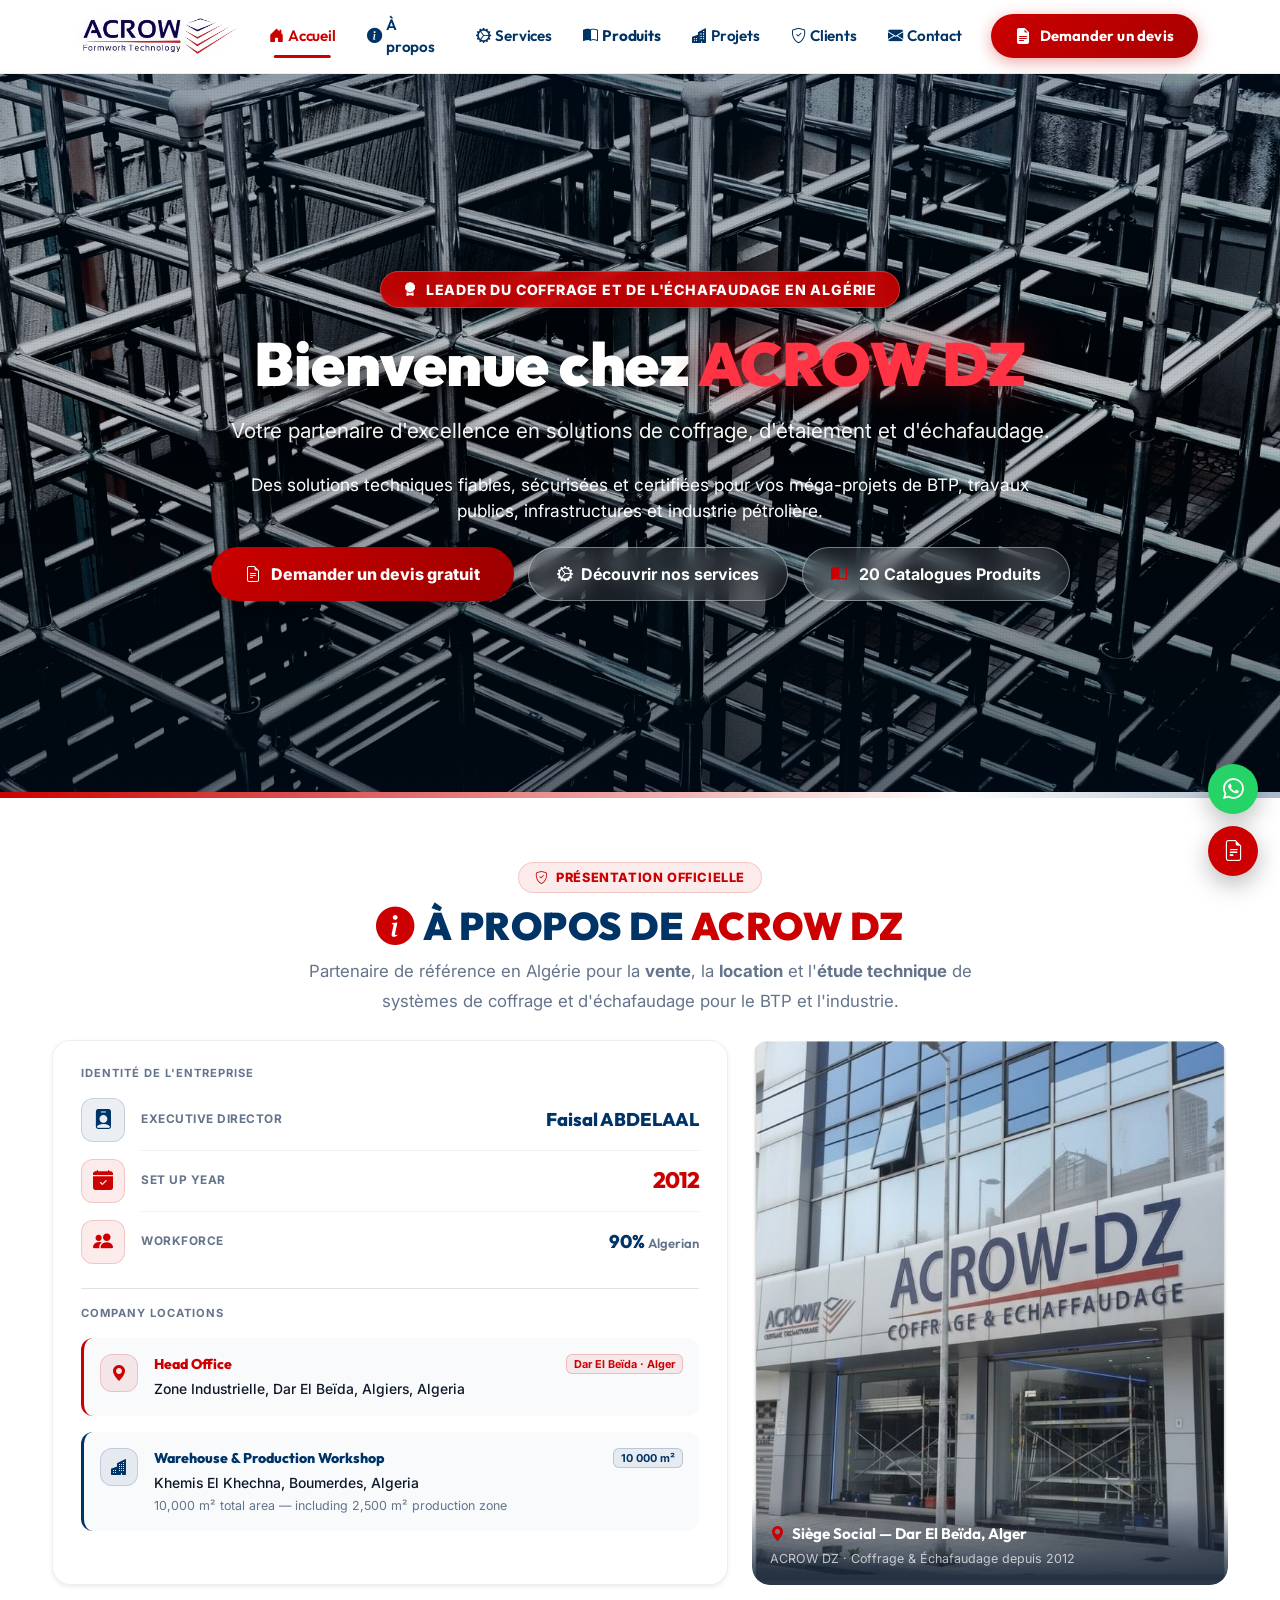
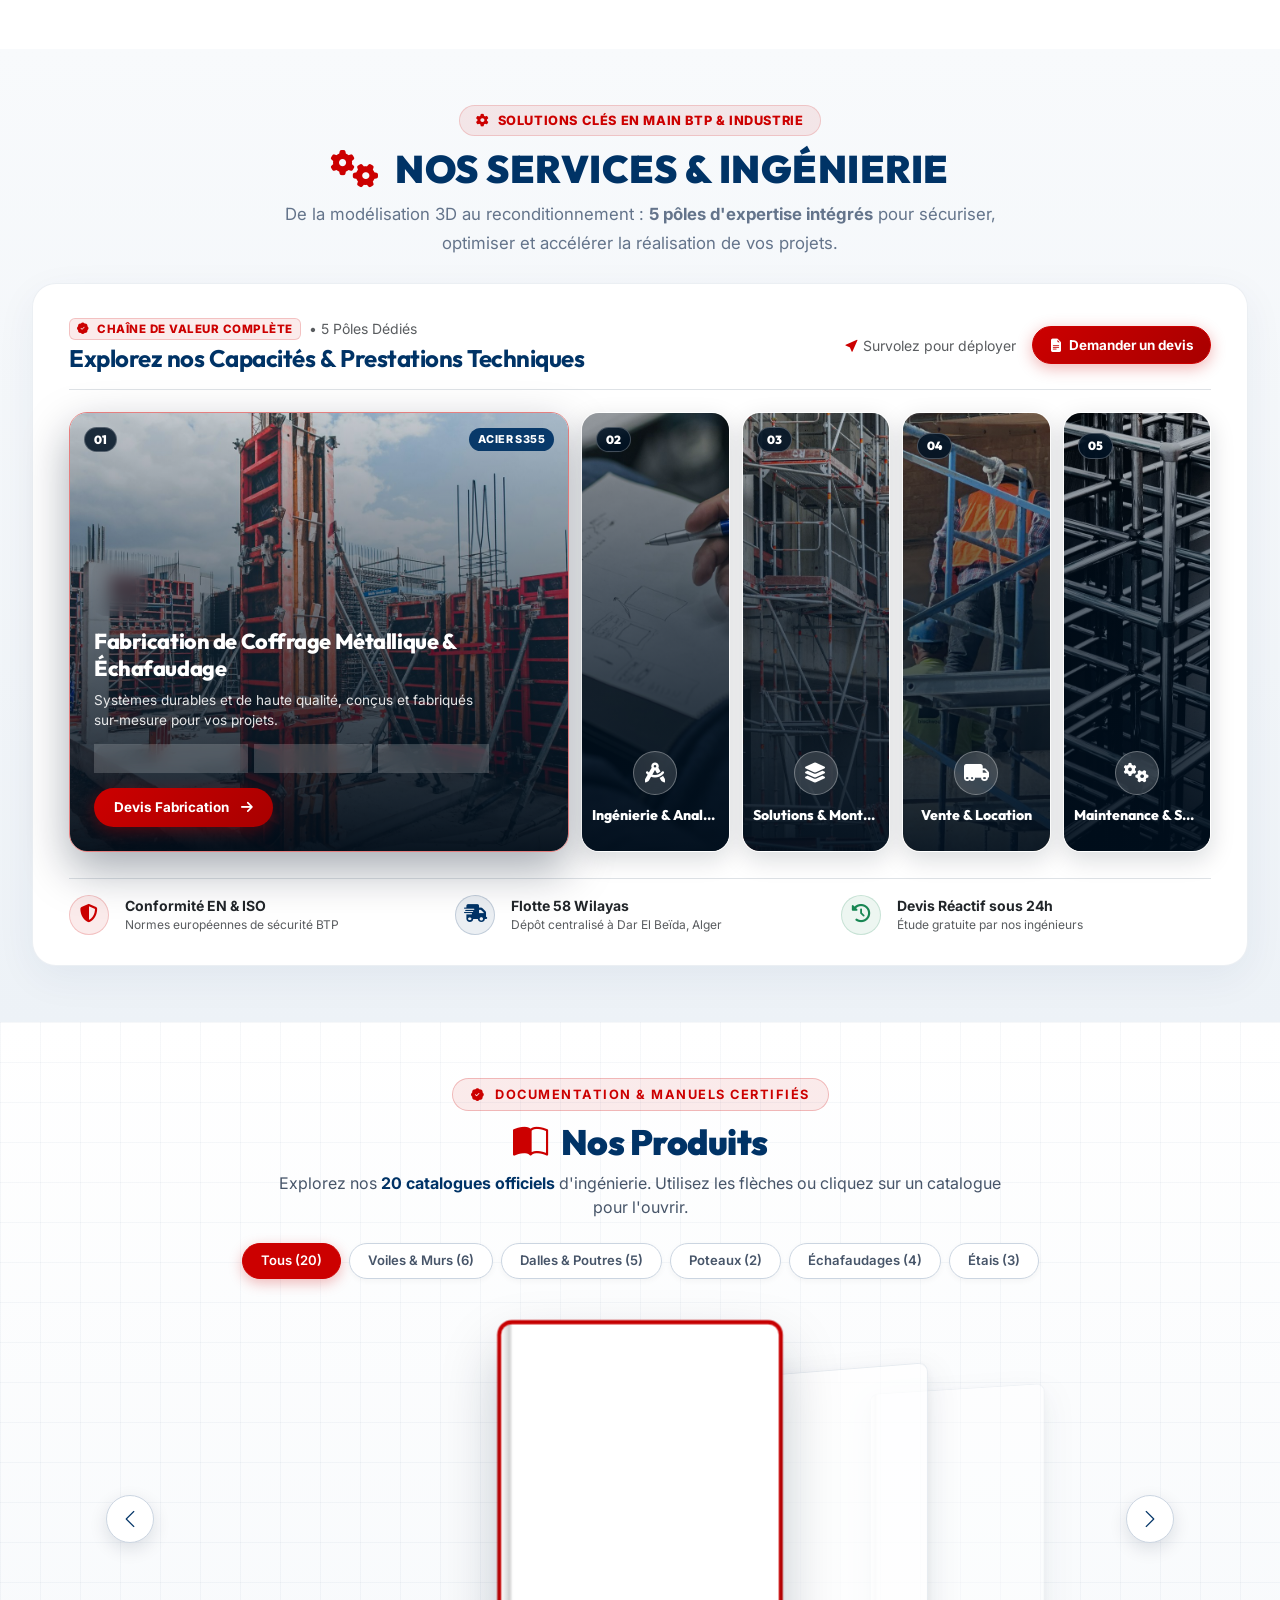
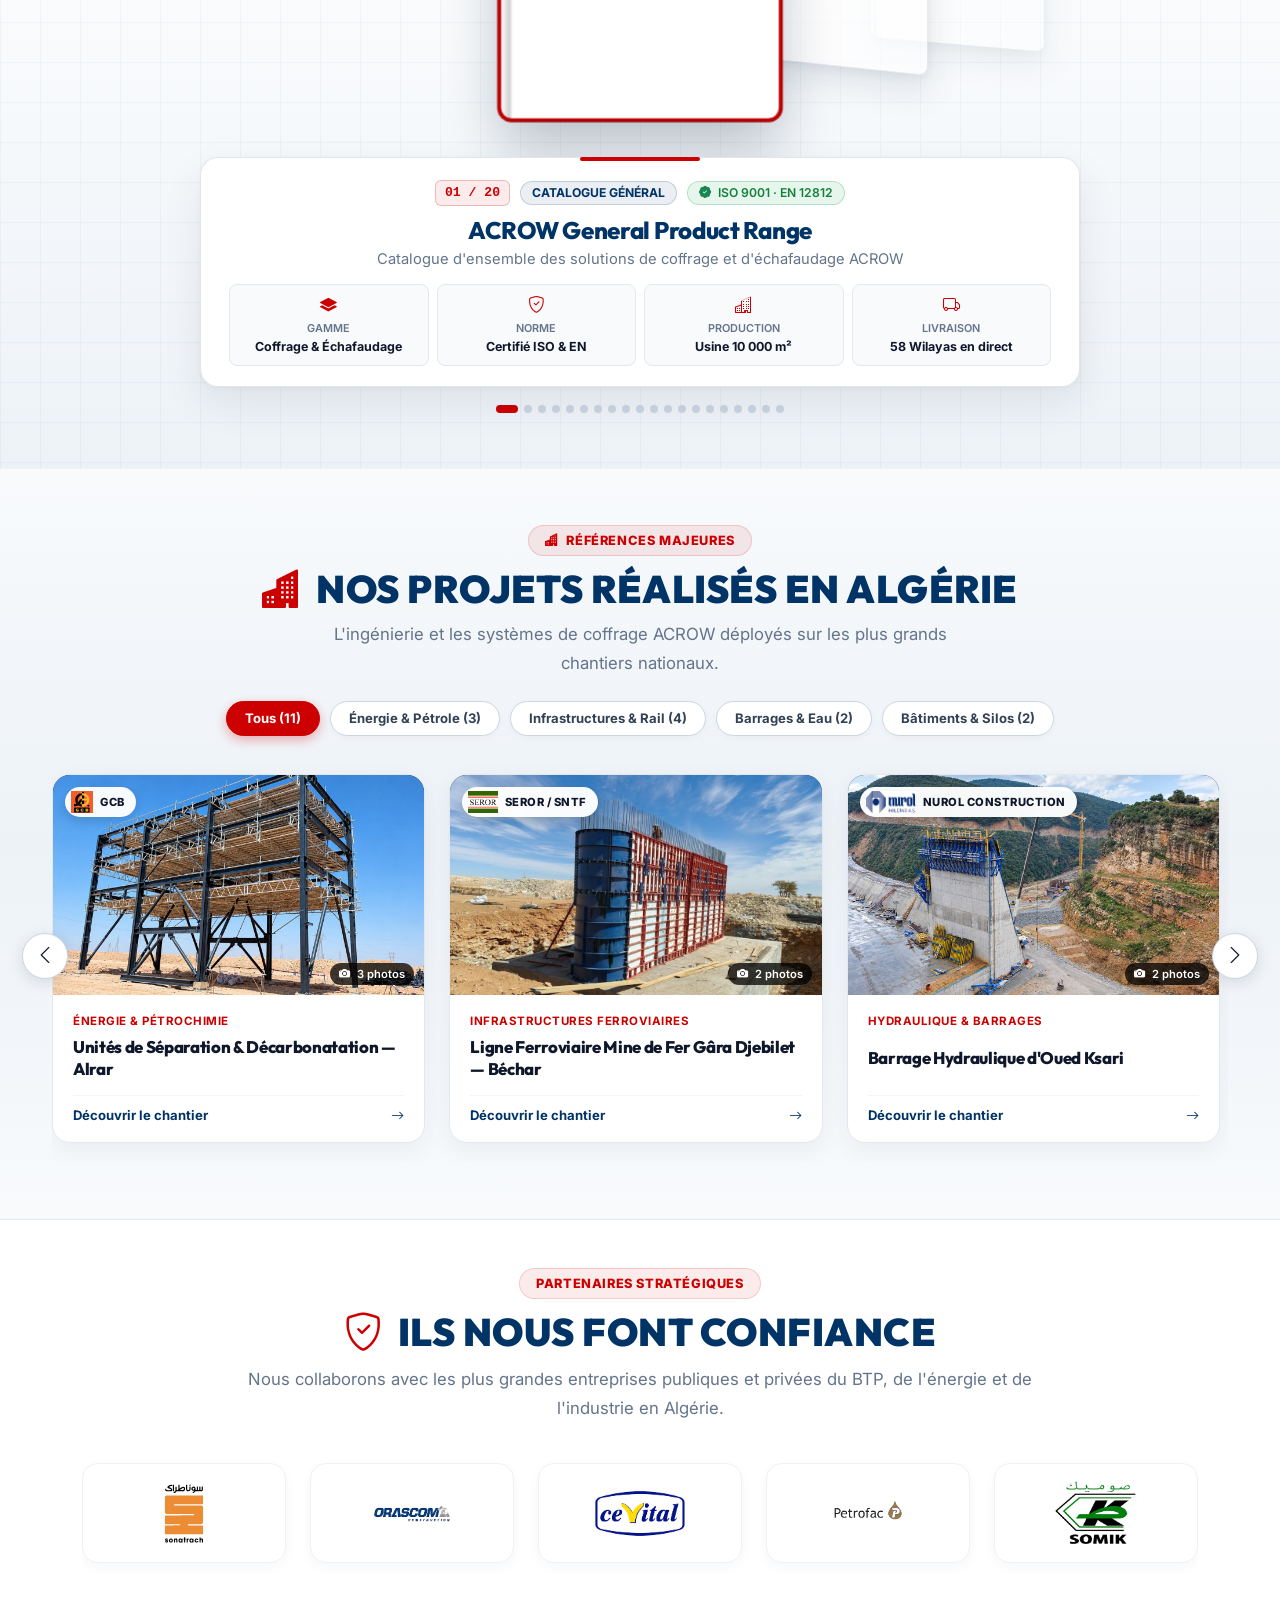
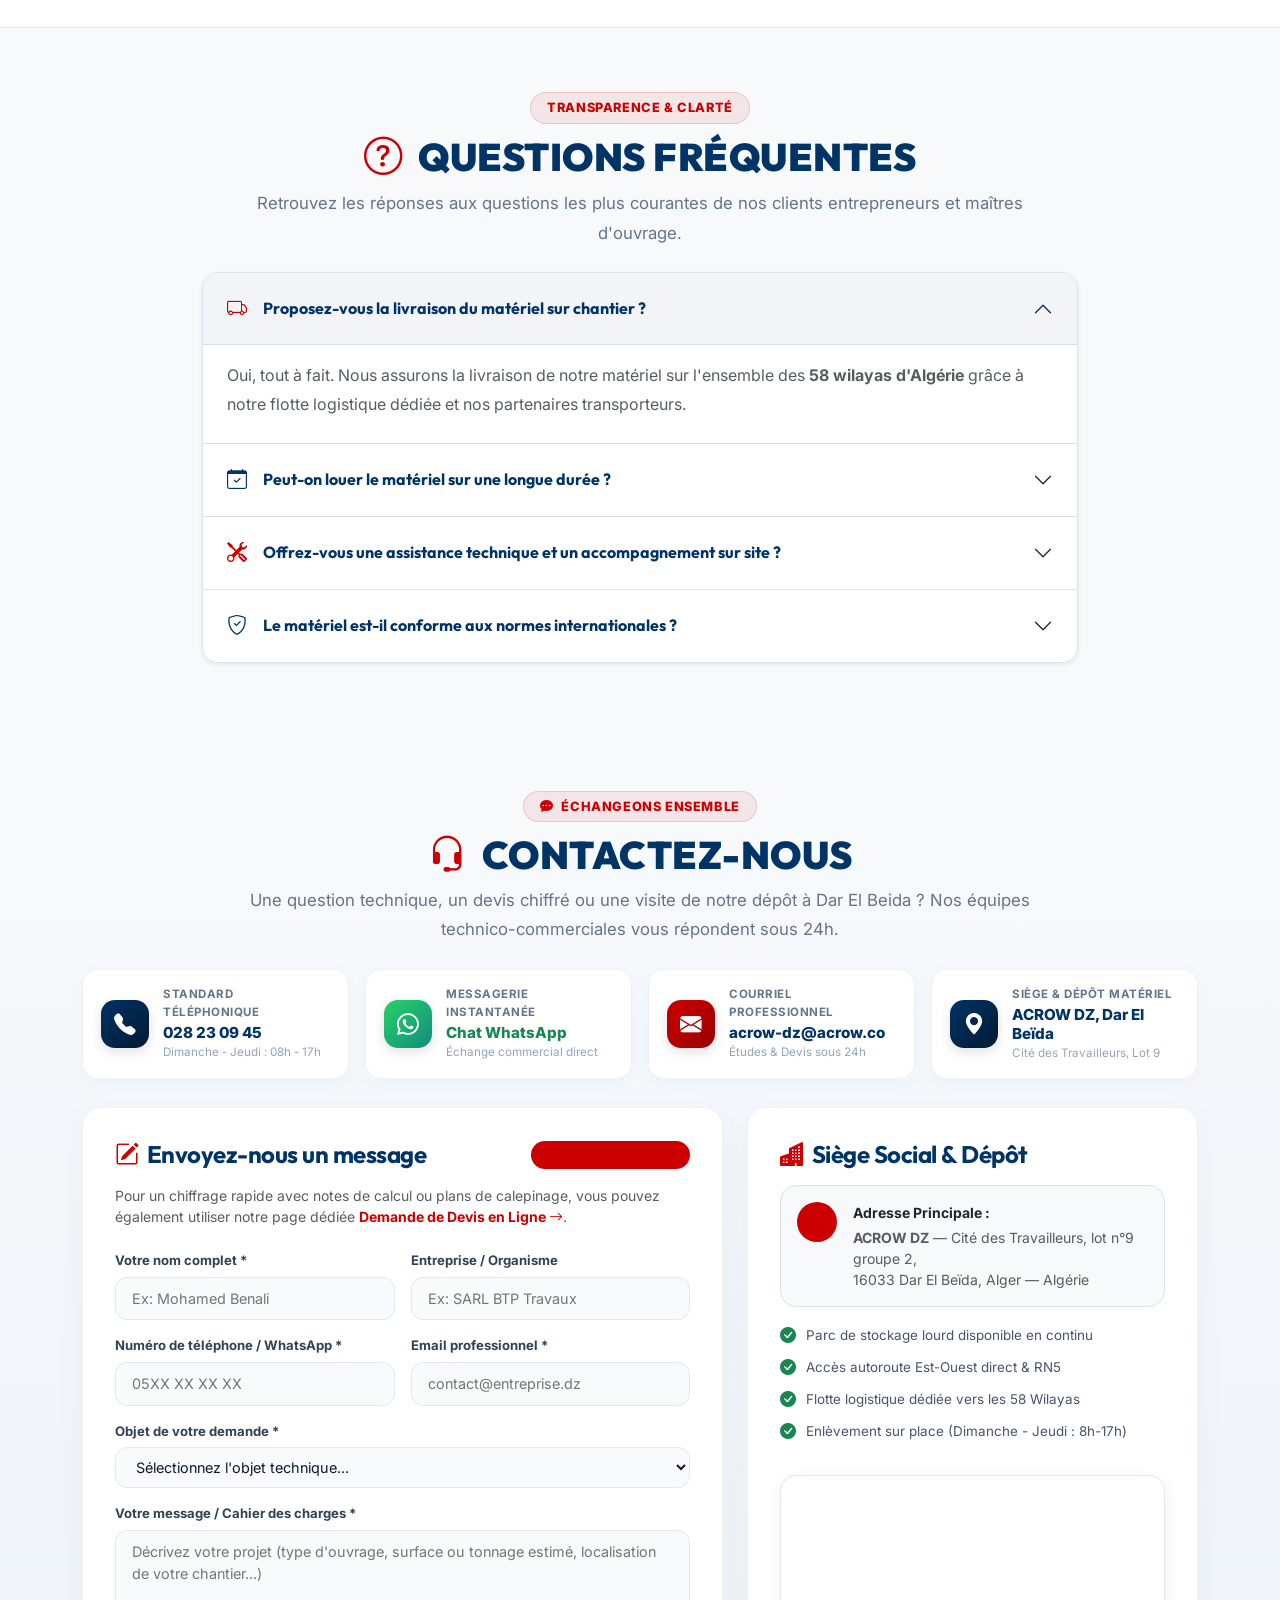
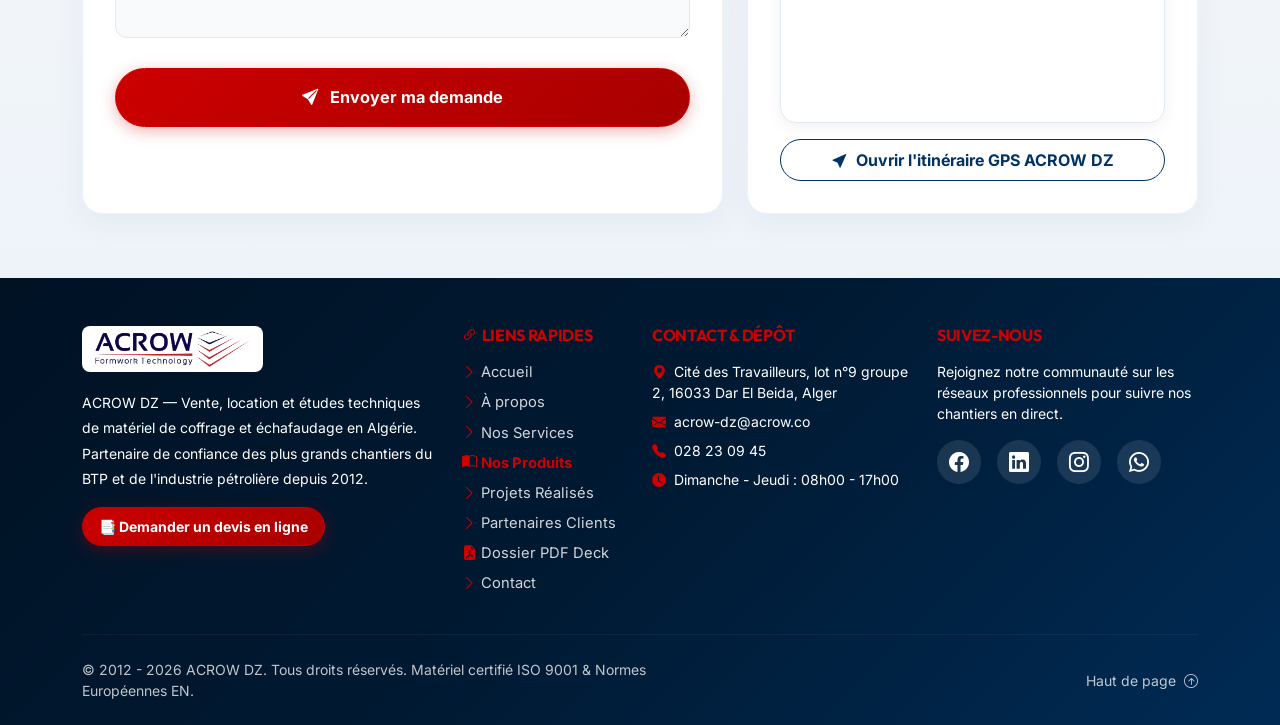
==== index.html @ d764e6b1 "Suppression des badges de localisation superposés sur les photos des projets réels" ====
<!DOCTYPE html>
<html lang="fr">
<head>
  <meta charset="UTF-8" />
  <meta name="viewport" content="width=device-width, initial-scale=1.0, maximum-scale=5.0" />
  <meta name="description" content="ACROW DZ — Vente, location et études techniques de matériel de coffrage et échafaudage en Algérie. Solutions certifiées BTP, travaux publics et industrie." />
  <meta name="theme-color" content="#003366" />
  <meta http-equiv="Cache-Control" content="no-cache, no-store, must-revalidate" />
  <meta http-equiv="Pragma" content="no-cache" />
  <meta http-equiv="Expires" content="0" />
  <title>ACROW DZ — Leader du Coffrage & de l'Échafaudage en Algérie</title>

  <!-- Favicon -->
  <link rel="icon" type="image/png" href="assets/images/logo.png" />

  <!-- Preconnect & Google Fonts -->
  <link rel="preconnect" href="https://fonts.googleapis.com">
  <link rel="preconnect" href="https://fonts.gstatic.com" crossorigin>
  <link href="https://fonts.googleapis.com/css2?family=Inter:wght@300;400;500;600;700;800&family=Outfit:wght@400;500;600;700;800;900&family=Plus+Jakarta+Sans:wght@400;500;600;700;800&display=swap" rel="stylesheet">

  <!-- Bootstrap 5 CSS -->
  <link href="https://cdn.jsdelivr.net/npm/bootstrap@5.3.2/dist/css/bootstrap.min.css" rel="stylesheet" />

  <!-- Icons -->
  <!-- Local Offline Bootstrap Icons with CDN Fallback -->
  <link href="assets/vendor/bootstrap-icons/bootstrap-icons.css" rel="stylesheet" />
  <link href="https://cdn.jsdelivr.net/npm/bootstrap-icons@1.11.3/font/bootstrap-icons.css" rel="stylesheet" />
  <link rel="stylesheet" href="https://cdnjs.cloudflare.com/ajax/libs/font-awesome/6.4.2/css/all.min.css" />

  <!-- AOS Animations -->
  <link href="https://cdn.jsdelivr.net/npm/aos@2.3.4/dist/aos.css" rel="stylesheet" />

  <!-- Swiper Carousel -->
  <link rel="stylesheet" href="https://cdn.jsdelivr.net/npm/swiper@11/swiper-bundle.min.css" />

  <style>
    :root {
      /* Palette Officielle ACROW DZ */
      --primary-blue: #003366;
      --primary-blue-dark: #001a33;
      --primary-blue-deep: #001224;
      --primary-blue-light: #004d99;
      --accent-red: #cc0000;
      --accent-red-hover: #a80000;
      --accent-red-bright: #e60000;
      --accent-red-subtle: rgba(204, 0, 0, 0.08);

      /* Harmonisation Bootstrap 5 */
      --bs-primary: #003366;
      --bs-primary-rgb: 0, 51, 102;
      --bs-danger: #cc0000;
      --bs-danger-rgb: 204, 0, 0;
      --bs-link-color: #003366;
      --bs-link-hover-color: #cc0000;

      /* Neutres et Surfaces */
      --light-bg: #f8fafc;
      --card-bg: #ffffff;
      --section-alt-bg: #f1f5f9;
      --text-dark: #0f172a;
      --text-muted: #64748b;
      --white: #ffffff;
      --shadow-subtle: 0 4px 20px rgba(0, 51, 102, 0.06);
      --shadow-card: 0 10px 30px rgba(0, 51, 102, 0.08);
      --shadow-card-hover: 0 20px 45px rgba(0, 51, 102, 0.16);
      --border-radius: 20px;
      --header-height-desktop: 70px;
      --header-height-mobile: 64px;
    }

    /* Utilitaires de Couleurs Harmonisées ACROW DZ */
    .text-primary { color: var(--primary-blue) !important; }
    .bg-primary {
      --bs-bg-opacity: 1;
      background-color: rgba(0, 51, 102, var(--bs-bg-opacity)) !important;
    }
    .text-danger { color: var(--accent-red) !important; }
    .bg-danger {
      --bs-bg-opacity: 1;
      background-color: rgba(204, 0, 0, var(--bs-bg-opacity)) !important;
    }
    .border-primary { border-color: var(--primary-blue) !important; }
    .border-danger { border-color: var(--accent-red) !important; }

    .btn-outline-primary {
      color: var(--primary-blue) !important;
      border-color: var(--primary-blue) !important;
      background-color: transparent !important;
      transition: all 0.25s ease;
    }
    .btn-outline-primary:hover,
    .btn-outline-primary:active,
    .btn-outline-primary:focus {
      color: #ffffff !important;
      background-color: var(--primary-blue) !important;
      border-color: var(--primary-blue) !important;
      box-shadow: 0 6px 20px rgba(0, 51, 102, 0.25) !important;
    }

    .btn-danger {
      background: linear-gradient(135deg, var(--accent-red) 0%, #a80000 100%) !important;
      border-color: var(--accent-red) !important;
      color: #ffffff !important;
      box-shadow: 0 4px 16px rgba(204, 0, 0, 0.3) !important;
      transition: all 0.25s ease;
    }
    .btn-danger:hover,
    .btn-danger:active,
    .btn-danger:focus {
      background: linear-gradient(135deg, #e60000 0%, #bf0000 100%) !important;
      border-color: #bf0000 !important;
      color: #ffffff !important;
      box-shadow: 0 8px 24px rgba(204, 0, 0, 0.45) !important;
      transform: translateY(-2px);
    }

    .accordion-button:not(.collapsed) {
      color: var(--primary-blue) !important;
      background-color: rgba(0, 51, 102, 0.05) !important;
      box-shadow: inset 0 -1px 0 rgba(0, 51, 102, 0.12) !important;
    }
    .accordion-button:focus {
      border-color: var(--primary-blue) !important;
      box-shadow: 0 0 0 0.25rem rgba(0, 51, 102, 0.15) !important;
    }

    * { box-sizing: border-box; }
    html {
      scroll-behavior: smooth;
      width: 100%;
      max-width: 100vw;
      overflow-x: hidden;
      -webkit-text-size-adjust: 100%;
    }
    body {
      font-family: 'Inter', 'Plus Jakarta Sans', -apple-system, BlinkMacSystemFont, 'Segoe UI', Roboto, sans-serif;
      color: var(--text-dark);
      background-color: #ffffff;
      -webkit-font-smoothing: antialiased;
      -moz-osx-font-smoothing: grayscale;
      text-rendering: optimizeLegibility;
      overflow-x: hidden;
      width: 100%;
      max-width: 100vw;
      position: relative;
      padding-top: var(--header-height-desktop);
    }
    /* Empêche le zoom forcé d'iOS Safari lors du tap sur un champ de formulaire */
    @media (max-width: 768px) {
      input, select, textarea {
        font-size: 16px !important;
      }
    }
    @media (max-width: 991.98px) {
      body {
        padding-top: var(--header-height-mobile);
      }
    }
    h1, h2, h3, h4, h5, h6, .brand-font, .section-title {
      font-family: 'Outfit', -apple-system, BlinkMacSystemFont, sans-serif;
      letter-spacing: -0.02em;
    }
    section, header.hero {
      scroll-margin-top: calc(var(--header-height-desktop) + 16px);
    }
    @media (max-width: 991.98px) {
      section, header.hero {
        scroll-margin-top: calc(var(--header-height-mobile) + 16px);
      }
    }

    /* ==========================================
       SITE HEADER WRAPPER (UNIFIED FIXED CONTAINER)
       ========================================== */
    .site-header-wrapper {
      position: fixed;
      top: 0;
      left: 0;
      right: 0;
      width: 100%;
      z-index: 1050;
      transition: all 0.3s cubic-bezier(0.16, 1, 0.3, 1);
    }

    /* MODERN GLASS NAVBAR */
    .modern-navbar {
      background: rgba(255, 255, 255, 0.98) !important;
      backdrop-filter: blur(16px);
      -webkit-backdrop-filter: blur(16px);
      padding: 0.35rem 0;
      border-bottom: 1px solid rgba(0, 51, 102, 0.08);
      box-shadow: 0 4px 20px rgba(0, 26, 51, 0.06);
      transition: all 0.25s ease;
    }
    .site-header-wrapper.scrolled .modern-navbar {
      background: #ffffff !important;
      padding: 0.2rem 0;
      box-shadow: 0 6px 25px rgba(0, 26, 51, 0.12);
      border-bottom-color: rgba(0, 51, 102, 0.1);
    }

    .navbar-brand {
      display: inline-flex;
      align-items: center;
      transition: transform 0.25s ease;
    }
    .navbar-brand:hover {
      transform: scale(1.02);
    }
    .logo-navbar {
      height: 38px;
      max-height: 40px;
      width: auto;
      object-fit: contain;
      filter: drop-shadow(0 2px 6px rgba(0, 51, 102, 0.08));
      transition: height 0.25s ease, max-height 0.25s ease;
    }
    .site-header-wrapper.scrolled .logo-navbar {
      height: 32px;
      max-height: 34px;
    }
    @media (max-width: 991.98px) {
      .logo-navbar {
        height: 32px;
        max-height: 34px;
      }
      .site-header-wrapper.scrolled .logo-navbar {
        height: 28px;
        max-height: 30px;
      }
    }
    @media (max-width: 575.98px) {
      .logo-navbar {
        height: 27px;
        max-height: 28px;
      }
      .site-header-wrapper.scrolled .logo-navbar {
        height: 24px;
        max-height: 25px;
      }
    }

    /* Nav Links Styling */
    .navbar-nav {
      gap: 4px;
    }
    .nav-link {
      font-family: 'Outfit', sans-serif;
      font-weight: 600;
      font-size: 0.95rem;
      letter-spacing: -0.01em;
      color: var(--primary-blue) !important;
      position: relative;
      padding: 0.5rem 0.85rem !important;
      border-radius: 8px;
      transition: color 0.25s ease;
      display: inline-flex;
      align-items: center;
    }
    .nav-link::after {
      content: "";
      position: absolute;
      bottom: -2px;
      left: 50%;
      transform: translateX(-50%);
      width: 0;
      height: 3px;
      background: var(--accent-red);
      transition: width 0.25s ease;
      border-radius: 4px;
    }
    .nav-link:hover, .nav-link.active {
      color: var(--accent-red) !important;
    }
    .nav-link:hover::after, .nav-link.active::after {
      width: 60%;
    }

    /* Bouton Demande de Devis (Ajusté & Épuré) */
    .btn-devis-nav {
      background: linear-gradient(135deg, var(--accent-red) 0%, #a80000 100%);
      color: #ffffff !important;
      font-family: 'Outfit', sans-serif;
      font-weight: 700;
      font-size: 0.92rem;
      letter-spacing: 0.2px;
      border-radius: 50px;
      padding: 10px 24px;
      box-shadow: 0 4px 16px rgba(204, 0, 0, 0.35);
      border: none;
      display: inline-flex;
      align-items: center;
      gap: 8px;
      transition: all 0.25s ease;
      text-decoration: none;
      white-space: nowrap;
    }
    .btn-devis-nav:hover {
      background: linear-gradient(135deg, #e60000 0%, #bf0000 100%);
      color: #ffffff !important;
      transform: translateY(-2px);
      box-shadow: 0 8px 24px rgba(204, 0, 0, 0.5);
    }
    .btn-devis-nav i {
      font-size: 1rem;
    }

    /* Modern Toggler for Mobile */
    .navbar-toggler {
      border: 1.5px solid rgba(0, 51, 102, 0.16) !important;
      border-radius: 10px;
      padding: 7px 11px;
      background: rgba(0, 51, 102, 0.04);
      transition: all 0.2s ease;
    }
    .navbar-toggler:focus {
      box-shadow: 0 0 0 3px rgba(0, 51, 102, 0.12) !important;
    }
    .navbar-toggler-icon {
      width: 22px;
      height: 22px;
      background-size: 100% 100%;
    }

    /* Responsive Mobile Menu Drawer */
    @media (max-width: 991.98px) {
      .modern-navbar .navbar-collapse {
        background: #ffffff;
        border-radius: 18px;
        padding: 16px 20px 20px;
        margin-top: 12px;
        border: 1px solid rgba(0, 51, 102, 0.1);
        box-shadow: 0 16px 40px rgba(0, 26, 51, 0.16);
        max-height: calc(100vh - 85px);
        overflow-y: auto;
        -webkit-overflow-scrolling: touch;
      }
      .navbar-nav {
        gap: 0;
      }
      .navbar-nav .nav-item {
        border-bottom: 1px solid rgba(0, 51, 102, 0.05);
      }
      .navbar-nav .nav-item:last-child {
        border-bottom: none;
      }
      .navbar-nav .nav-link {
        padding: 12px 14px !important;
        font-size: 0.98rem;
        width: 100%;
        min-height: 44px;
        display: flex;
        align-items: center;
      }
      .nav-link::after {
        display: none;
      }
      .navbar-nav .nav-link.active,
      .navbar-nav .nav-link:hover {
        background: rgba(0, 51, 102, 0.04);
        border-radius: 8px;
      }
      .btn-devis-nav {
        width: 100%;
        justify-content: center;
        margin-top: 14px;
        padding: 12px 20px;
        font-size: 0.98rem;
        min-height: 44px;
      }
    }

    /* ==========================================
       HERO WITH CINEMATIC VIDEO BACKGROUND
       ========================================== */
    .hero {
      position: relative;
      min-height: calc(88vh - var(--header-height-desktop));
      display: flex;
      flex-direction: column;
      justify-content: center;
      align-items: center;
      color: var(--white);
      text-align: center;
      overflow: hidden;
      padding: 60px 0 50px;
    }
    @media (max-width: 991.98px) {
      .hero {
        min-height: calc(82vh - var(--header-height-mobile));
        padding: 48px 0 38px;
      }
    }
    @media (max-width: 575.98px) {
      .hero {
        min-height: auto;
        padding: 34px 0 28px;
      }
    }
    .hero video.video-bg {
      position: absolute;
      top: 0;
      left: 0;
      width: 100%;
      height: 100%;
      object-fit: cover;
      z-index: 0;
      filter: contrast(1.10) saturate(1.18) brightness(1.02);
      transform: translate3d(0, 0, 0);
      -webkit-transform: translate3d(0, 0, 0);
      backface-visibility: hidden;
      will-change: transform;
      image-rendering: -webkit-optimize-contrast;
      image-rendering: crisp-edges;
    }
    .hero::before {
      content: "";
      position: absolute;
      inset: 0;
      background: linear-gradient(180deg, rgba(0, 26, 51, 0.42) 0%, rgba(0, 15, 30, 0.25) 45%, rgba(0, 15, 30, 0.65) 100%);
      z-index: 1;
      pointer-events: none;
    }
    .hero::after {
      content: "";
      position: absolute;
      inset: 0;
      background-image: radial-gradient(rgba(0, 0, 0, 0.12) 1px, transparent 1px);
      background-size: 3px 3px;
      z-index: 1;
      pointer-events: none;
      opacity: 0.6;
    }
    .hero .container {
      position: relative;
      z-index: 2;
      max-width: 1040px;
      width: 100%;
    }
    .hero-badge-tag {
      display: inline-flex;
      align-items: center;
      gap: 8px;
      background: rgba(204, 0, 0, 0.9);
      backdrop-filter: blur(8px);
      color: #fff;
      font-weight: 800;
      font-size: 0.88rem;
      padding: 7px 22px;
      border-radius: 50px;
      letter-spacing: 0.8px;
      text-transform: uppercase;
      margin-bottom: 20px;
      box-shadow: 0 4px 20px rgba(0, 0, 0, 0.35);
      border: 1px solid rgba(255, 255, 255, 0.2);
    }
    @media (max-width: 575.98px) {
      .hero-badge-tag {
        font-size: 0.72rem;
        padding: 5px 14px;
        margin-bottom: 14px;
        letter-spacing: 0.4px;
      }
    }
    .hero h1 {
      font-size: clamp(1.85rem, 5.2vw, 3.8rem);
      font-weight: 900;
      letter-spacing: -0.5px;
      line-height: 1.18;
      margin-bottom: 1rem;
      text-shadow: 0 4px 18px rgba(0, 0, 0, 0.7);
    }
    .hero h1 .brand {
      color: #ff3344;
      text-shadow: 0 0 35px rgba(204, 0, 0, 0.6);
    }
    .hero p.lead {
      font-size: clamp(0.98rem, 2vw, 1.3rem);
      font-weight: 400;
      line-height: 1.55;
      max-width: 860px;
      margin: 0 auto 1.5rem;
      color: rgba(255, 255, 255, 0.95);
      text-shadow: 0 2px 8px rgba(0,0,0,0.6);
    }
    .hero-cta-group {
      display: flex;
      flex-wrap: wrap;
      justify-content: center;
      gap: 14px;
      margin-bottom: 0;
    }
    @media (max-width: 575.98px) {
      .hero-cta-group {
        flex-direction: column;
        align-items: center;
        gap: 10px;
        margin-bottom: 0;
      }
      .btn-hero-primary,
      .btn-hero-outline {
        width: 100% !important;
        max-width: 320px !important;
        justify-content: center !important;
        padding: 12px 20px !important;
        font-size: 0.92rem !important;
      }
    }
    .btn-hero-primary {
      background: linear-gradient(135deg, var(--accent-red) 0%, #990000 100%);
      color: #fff;
      font-weight: 800;
      border-radius: 50px;
      padding: 14px 34px;
      box-shadow: 0 8px 25px rgba(204, 0, 0, 0.45);
      border: none;
      display: inline-flex;
      align-items: center;
      gap: 10px;
      text-decoration: none;
    }
    .btn-hero-primary:hover {
      background: linear-gradient(135deg, #a80000 0%, #770000 100%);
      color: #fff;
      transform: translateY(-2px);
      box-shadow: 0 12px 30px rgba(204, 0, 0, 0.6);
    }
    .btn-hero-outline {
      background: rgba(255, 255, 255, 0.1);
      backdrop-filter: blur(10px);
      border: 1.5px solid rgba(255, 255, 255, 0.4);
      color: #fff;
      font-weight: 700;
      border-radius: 50px;
      padding: 14px 28px;
      display: inline-flex;
      align-items: center;
      gap: 8px;
      text-decoration: none;
    }
    .btn-hero-outline:hover {
      background: rgba(255, 255, 255, 0.25);
      border-color: #fff;
      color: #fff;
      transform: translateY(-2px);
    }

    /* HERO FEATURE RIBBON RESPONSIVE */
    .hero-feature-ribbon {
      display: grid;
      grid-template-columns: repeat(4, 1fr);
      gap: 12px;
      width: 100%;
      max-width: 1040px;
      margin: 0 auto;
    }
    .hero-feature-card {
      background: rgba(0, 26, 51, 0.78);
      backdrop-filter: blur(12px);
      -webkit-backdrop-filter: blur(12px);
      border: 1px solid rgba(255, 255, 255, 0.16);
      border-radius: 16px;
      padding: 12px 16px;
      display: flex;
      align-items: center;
      gap: 12px;
      text-align: left;
      box-shadow: 0 8px 25px rgba(0, 0, 0, 0.3);
      transition: all 0.3s;
    }
    .hero-feature-card:hover {
      background: rgba(0, 51, 102, 0.88);
      border-color: var(--accent-red);
      transform: translateY(-3px);
    }
    .hero-feature-icon {
      font-size: 1.6rem;
      color: #ff4d4d;
      flex-shrink: 0;
    }
    .hero-feature-title {
      font-weight: 700;
      font-size: 0.90rem;
      margin-bottom: 2px;
      color: #fff;
      line-height: 1.25;
    }
    .hero-feature-sub {
      font-size: 0.74rem;
      color: rgba(255, 255, 255, 0.75);
      margin: 0;
      line-height: 1.25;
    }
    @media (max-width: 991.98px) {
      .hero-feature-ribbon {
        grid-template-columns: repeat(2, 1fr);
        gap: 10px;
      }
      .hero-feature-card {
        padding: 10px 14px;
      }
      .hero-feature-icon {
        font-size: 1.35rem;
      }
      .hero-feature-title {
        font-size: 0.84rem;
      }
      .hero-feature-sub {
        font-size: 0.70rem;
      }
    }
    @media (max-width: 575.98px) {
      .hero-feature-ribbon {
        grid-template-columns: repeat(2, 1fr);
        gap: 8px;
      }
      .hero-feature-card {
        padding: 9px 10px;
        gap: 8px;
        border-radius: 12px;
      }
      .hero-feature-icon {
        font-size: 1.2rem;
      }
      .hero-feature-title {
        font-size: 0.76rem;
      }
      .hero-feature-sub {
        font-size: 0.65rem;
        display: -webkit-box;
        -webkit-line-clamp: 1;
        -webkit-box-orient: vertical;
        overflow: hidden;
      }
    }

    /* PULSE LINE */
    .pulse-line {
      height: 6px;
      width: 100%;
      background: linear-gradient(90deg, #cc0000, #ffffff, #003366, #ffffff, #cc0000);
      background-size: 300% 100%;
      animation: pulseMove 3.5s infinite linear;
    }
    @keyframes pulseMove {
      0% { background-position: 0% 50%; }
      100% { background-position: 100% 50%; }
    }

    /* ==========================================
       SECTION COMMONS & CARDS
       ========================================== */
    .section-title {
      color: var(--primary-blue);
      font-weight: 900;
      text-transform: uppercase;
      letter-spacing: 0.5px;
      font-size: clamp(1.8rem, 3vw, 2.5rem);
      margin-bottom: 0.6rem;
    }
    .section-sub {
      color: var(--text-muted);
      max-width: 820px;
      margin: 0 auto 2.5rem;
      font-size: 1.05rem;
      line-height: 1.75;
    }
    .badge-sub {
      display: inline-block;
      background: var(--accent-red-subtle);
      color: var(--accent-red);
      font-weight: 800;
      font-size: 0.8rem;
      padding: 5px 16px;
      border-radius: 50px;
      text-transform: uppercase;
      letter-spacing: 0.6px;
      margin-bottom: 10px;
      border: 1px solid rgba(204, 0, 0, 0.15);
    }

    /* ==========================================
       À PROPOS / COMPACT & SLEEK (PAS DE CARTE GRANDE NI CHARGÉE)
       ========================================== */
    .corporate-compact-card {
      background: #ffffff;
      border-radius: 18px;
      padding: 24px 28px;
      border: 1.5px solid rgba(0, 51, 102, 0.08);
      box-shadow: 0 6px 24px rgba(0, 51, 102, 0.05);
      transition: all 0.3s ease;
    }
    .corporate-compact-card:hover {
      box-shadow: 0 12px 32px rgba(0, 51, 102, 0.09);
      border-color: rgba(204, 0, 0, 0.25);
    }
    .compact-icon {
      width: 44px;
      height: 44px;
      border-radius: 12px;
      display: flex;
      align-items: center;
      justify-content: center;
      font-size: 1.25rem;
      flex-shrink: 0;
      transition: transform 0.25s ease;
    }
    .compact-icon-red {
      background: rgba(204, 0, 0, 0.08) !important;
      color: #cc0000 !important;
      border: 1px solid rgba(204, 0, 0, 0.16) !important;
    }
    .compact-icon-blue {
      background: rgba(0, 51, 102, 0.08) !important;
      color: #003366 !important;
      border: 1px solid rgba(0, 51, 102, 0.16) !important;
    }
    .compact-label {
      font-size: 0.74rem;
      font-weight: 700;
      text-transform: uppercase;
      letter-spacing: 0.5px;
      color: var(--text-muted);
      margin-bottom: 2px;
    }
    .compact-val {
      font-family: 'Outfit', sans-serif;
      font-size: 1.15rem;
      font-weight: 800;
      color: var(--primary-blue);
      line-height: 1.2;
    }
    .compact-loc-box {
      background: #f8fafc;
      border: 1px solid #e2e8f0;
      border-radius: 12px;
      padding: 14px 16px;
      transition: all 0.25s ease;
    }
    .compact-loc-box:hover {
      background: #ffffff;
      border-color: rgba(0, 51, 102, 0.2);
      box-shadow: 0 4px 14px rgba(0, 51, 102, 0.06);
    }
    .compact-loc-title {
      font-family: 'Outfit', sans-serif;
      font-size: 0.95rem;
      font-weight: 800;
    }
    .compact-loc-text {
      font-size: 0.88rem;
      color: var(--text-dark);
      font-weight: 500;
      line-height: 1.45;
    }

            /* ==========================================
       MODÈLE 3 : ACCORDÉON PANORAMIQUE EXPANSIBLE (GRANDE CARD)
       ========================================== */
    .services-grand-card {
      background: #ffffff;
      border-radius: 24px;
      padding: 34px 36px 30px;
      border: 1.5px solid rgba(0, 51, 102, 0.08);
      box-shadow: 0 12px 40px rgba(0, 51, 102, 0.06);
      transition: all 0.3s ease;
    }
    .services-grand-card:hover {
      box-shadow: 0 18px 50px rgba(0, 51, 102, 0.10);
      border-color: rgba(204, 0, 0, 0.22);
    }
    @media (max-width: 991.98px) {
      .services-grand-card {
        padding: 24px 20px;
        border-radius: 20px;
      }
    }
    @media (max-width: 575.98px) {
      .services-grand-card {
        padding: 18px 14px;
        border-radius: 16px;
      }
    }

    .services-accordion-wrap {
      display: flex;
      gap: 12px;
      height: 440px;
      width: 100%;
      margin: 22px 0 26px;
    }
    @media (max-width: 991.98px) {
      .services-accordion-wrap {
        height: 480px;
        gap: 8px;
      }
    }
    @media (max-width: 767.98px) {
      .services-accordion-wrap {
        flex-direction: column;
        height: auto;
        gap: 12px;
      }
    }

    .service-acc-panel {
      position: relative;
      flex: 1;
      height: 100%;
      border-radius: 18px;
      overflow: hidden;
      cursor: pointer;
      text-decoration: none;
      color: #ffffff;
      transition: flex 0.65s cubic-bezier(0.25, 1, 0.45, 1), transform 0.4s ease, box-shadow 0.4s ease;
      box-shadow: 0 8px 24px rgba(0, 18, 36, 0.15);
      border: 1.5px solid rgba(255, 255, 255, 0.12);
      display: flex;
      flex-direction: column;
      justify-content: flex-end;
    }
    @media (max-width: 767.98px) {
      .services-accordion-wrap {
        display: flex;
        flex-direction: column;
        height: auto;
        gap: 16px;
        margin: 12px 0 24px;
      }
      .service-acc-panel {
        min-height: 350px !important;
        height: auto !important;
        border-radius: 18px;
        box-shadow: 0 10px 28px rgba(0, 18, 36, 0.2);
        border: 1.5px solid rgba(255, 255, 255, 0.18);
        transition: border-color 0.25s ease, box-shadow 0.25s ease;
      }
      .service-acc-panel.is-in-view,
      .service-acc-panel:active {
        border-color: rgba(204, 0, 0, 0.8);
        box-shadow: 0 14px 36px rgba(204, 0, 0, 0.28);
      }
      .service-acc-title {
        font-size: 1.22rem;
        line-height: 1.3;
        margin-bottom: 8px;
      }
      .service-acc-desc {
        font-size: 0.86rem;
        line-height: 1.55;
        max-width: 100%;
        margin-bottom: 12px;
      }
      .service-acc-chips {
        margin-bottom: 14px;
      }
      .service-acc-btn {
        width: 100%;
        justify-content: center;
        padding: 11px 20px;
        font-size: 0.88rem;
      }
    }
    @media (max-width: 480px) {
      .services-accordion-wrap {
        gap: 14px;
      }
      .service-acc-panel {
        min-height: 330px !important;
        border-radius: 16px;
      }
      .service-acc-title {
        font-size: 1.12rem;
      }
      .service-acc-desc {
        font-size: 0.82rem;
      }
      .service-acc-chip {
        font-size: 0.70rem;
        padding: 3px 8px;
      }
    }

    /* Sticky Fast-Scroll Chips for Mobile Services */
    .services-mobile-chips-wrapper {
      position: sticky;
      top: 50px;
      z-index: 20;
      background: rgba(255, 255, 255, 0.95);
      backdrop-filter: blur(12px);
      -webkit-backdrop-filter: blur(12px);
      margin: -4px -14px 14px;
      padding: 8px 14px;
      border-bottom: 1px solid rgba(0, 51, 102, 0.08);
      border-top: 1px solid rgba(0, 51, 102, 0.04);
    }
    .services-mobile-chips {
      scrollbar-width: none;
      -ms-overflow-style: none;
      -webkit-overflow-scrolling: touch;
      display: flex;
      gap: 8px;
      padding: 2px 2px 4px;
    }
    .services-mobile-chips::-webkit-scrollbar {
      display: none;
    }
    .serv-mob-chip {
      background: #f1f5f9;
      border: 1.5px solid #cbd5e1;
      color: var(--primary-blue);
      font-size: 0.78rem;
      font-weight: 700;
      padding: 7px 15px;
      border-radius: 50px;
      white-space: nowrap;
      flex-shrink: 0;
      transition: all 0.2s ease;
      box-shadow: 0 2px 6px rgba(0, 0, 0, 0.04);
      cursor: pointer;
      display: inline-flex;
      align-items: center;
      gap: 6px;
    }
    .serv-mob-chip i {
      font-size: 0.85rem;
      color: var(--accent-red);
      transition: color 0.2s ease;
    }
    .serv-mob-chip:hover,
    .serv-mob-chip.active {
      background: var(--accent-red);
      color: #ffffff;
      border-color: var(--accent-red);
      box-shadow: 0 4px 14px rgba(204, 0, 0, 0.35);
    }
    .serv-mob-chip.active i {
      color: #ffffff;
    }

    /* Active / Hover flex expansion on desktop */
    @media (min-width: 768px) {
      .service-acc-panel:hover,
      .service-acc-panel.active {
        flex: 3.4;
        box-shadow: 0 18px 45px rgba(0, 18, 36, 0.35);
        border-color: rgba(204, 0, 0, 0.5);
      }
    }

    .service-acc-bg {
      position: absolute;
      inset: 0;
      width: 100%;
      height: 100%;
      object-fit: cover;
      object-position: center;
      transition: transform 0.7s cubic-bezier(0.25, 1, 0.45, 1);
      z-index: 1;
    }
    .service-acc-panel:hover .service-acc-bg,
    .service-acc-panel.active .service-acc-bg {
      transform: scale(1.08);
    }

    .service-acc-overlay {
      position: absolute;
      inset: 0;
      background: linear-gradient(180deg, rgba(0, 18, 36, 0.25) 0%, rgba(0, 18, 36, 0.6) 40%, rgba(0, 14, 28, 0.94) 100%);
      z-index: 2;
      transition: background 0.4s ease;
    }
    .service-acc-panel:hover .service-acc-overlay,
    .service-acc-panel.active .service-acc-overlay {
      background: linear-gradient(180deg, rgba(0, 18, 36, 0.15) 0%, rgba(0, 18, 36, 0.5) 40%, rgba(0, 12, 24, 0.96) 100%);
    }

    /* Top Tags inside Panel */
    .service-acc-top {
      position: absolute;
      top: 14px;
      left: 14px;
      right: 14px;
      display: flex;
      justify-content: space-between;
      align-items: center;
      z-index: 3;
    }
    .service-acc-num {
      background: rgba(0, 18, 36, 0.85);
      backdrop-filter: blur(8px);
      color: #ffffff;
      font-size: 0.74rem;
      font-weight: 900;
      padding: 3px 9px;
      border-radius: 20px;
      border: 1px solid rgba(255, 255, 255, 0.25);
      font-family: 'Outfit', sans-serif;
    }
    .service-acc-tag {
      background: var(--accent-red);
      color: #ffffff;
      font-size: 0.68rem;
      font-weight: 800;
      padding: 3px 9px;
      border-radius: 20px;
      text-transform: uppercase;
      letter-spacing: 0.4px;
      opacity: 0;
      transform: translateY(-6px);
      transition: all 0.4s ease 0.1s;
    }
    .service-acc-panel:hover .service-acc-tag,
    .service-acc-panel.active .service-acc-tag {
      opacity: 1;
      transform: translateY(0);
    }

    /* Collapsed Preview Label (Vertical or Compact) */
    .service-acc-collapsed-label {
      position: absolute;
      bottom: 24px;
      left: 0;
      right: 0;
      text-align: center;
      z-index: 3;
      padding: 0 10px;
      transition: opacity 0.3s ease, transform 0.3s ease;
    }
    .service-acc-collapsed-icon {
      width: 44px;
      height: 44px;
      border-radius: 50%;
      background: rgba(255, 255, 255, 0.15);
      backdrop-filter: blur(8px);
      border: 1.5px solid rgba(255, 255, 255, 0.3);
      display: flex;
      align-items: center;
      justify-content: center;
      margin: 0 auto 10px;
      font-size: 1.25rem;
      color: #fff;
    }
    .service-acc-collapsed-text {
      font-family: 'Outfit', sans-serif;
      font-weight: 800;
      font-size: 0.88rem;
      color: #ffffff;
      white-space: nowrap;
      overflow: hidden;
      text-overflow: ellipsis;
    }
    @media (min-width: 768px) {
      .service-acc-panel:hover .service-acc-collapsed-label,
      .service-acc-panel.active .service-acc-collapsed-label {
        opacity: 0;
        pointer-events: none;
        transform: translateY(15px);
      }
    }
    @media (max-width: 767.98px) {
      .service-acc-collapsed-label {
        display: none !important;
      }
    }

    /* Expanded Content */
    .service-acc-expanded {
      position: relative;
      z-index: 3;
      padding: 24px;
      opacity: 0;
      transform: translateY(20px);
      transition: opacity 0.45s ease 0.15s, transform 0.45s ease 0.15s;
      pointer-events: none;
    }
    @media (min-width: 768px) {
      .service-acc-panel:hover .service-acc-expanded,
      .service-acc-panel.active .service-acc-expanded {
        opacity: 1;
        transform: translateY(0);
        pointer-events: auto;
      }
    }
    @media (max-width: 767.98px) {
      .service-acc-expanded {
        opacity: 1 !important;
        transform: none !important;
        pointer-events: auto !important;
      }
      .service-acc-tag {
        opacity: 1 !important;
        transform: none !important;
      }
    }

    .service-acc-icon-badge {
      width: 52px;
      height: 52px;
      border-radius: 14px;
      background: linear-gradient(135deg, #cc0000 0%, #990000 100%);
      border: 1.5px solid rgba(255, 255, 255, 0.35);
      display: inline-flex;
      align-items: center;
      justify-content: center;
      font-size: 1.45rem;
      color: #ffffff;
      box-shadow: 0 8px 22px rgba(204, 0, 0, 0.45);
      margin-bottom: 14px;
      backdrop-filter: blur(8px);
      -webkit-backdrop-filter: blur(8px);
      transition: transform 0.3s ease, box-shadow 0.3s ease;
    }
    .service-acc-panel:hover .service-acc-icon-badge,
    .service-acc-panel.active .service-acc-icon-badge {
      transform: scale(1.08);
      box-shadow: 0 10px 25px rgba(204, 0, 0, 0.6);
    }
    @media (max-width: 767.98px) {
      .service-acc-icon-badge {
        width: 44px;
        height: 44px;
        font-size: 1.25rem;
        border-radius: 12px;
        margin-bottom: 10px;
      }
    }
    .service-acc-title {
      font-family: 'Outfit', sans-serif;
      font-weight: 800;
      font-size: 1.35rem;
      color: #ffffff;
      margin-bottom: 8px;
      line-height: 1.25;
    }
    .service-acc-desc {
      font-size: 0.85rem;
      color: rgba(255, 255, 255, 0.88);
      line-height: 1.5;
      margin-bottom: 14px;
      max-width: 380px;
    }
    .service-acc-chips {
      display: flex;
      gap: 6px;
      flex-wrap: wrap;
      margin-bottom: 16px;
    }
    .service-acc-chip {
      background: rgba(255, 255, 255, 0.18);
      backdrop-filter: blur(8px);
      -webkit-backdrop-filter: blur(8px);
      color: #ffffff;
      font-size: 0.74rem;
      font-weight: 700;
      padding: 4px 11px;
      border-radius: 20px;
      border: 1px solid rgba(255, 255, 255, 0.28);
      display: inline-flex;
      align-items: center;
      gap: 6px;
    }
    .service-acc-chip i {
      color: #ff4d4d;
      font-size: 0.8rem;
    }
    .service-acc-btn {
      background: linear-gradient(135deg, var(--accent-red) 0%, #a80000 100%);
      color: #ffffff !important;
      font-weight: 700;
      font-size: 0.84rem;
      padding: 9px 20px;
      border-radius: 50px;
      display: inline-flex;
      align-items: center;
      gap: 8px;
      text-decoration: none;
      box-shadow: 0 4px 16px rgba(204, 0, 0, 0.35);
      transition: all 0.25s ease;
    }
    .service-acc-btn:hover {
      background: linear-gradient(135deg, #e60000 0%, #bf0000 100%);
      color: #ffffff !important;
      transform: translateX(4px);
      box-shadow: 0 6px 20px rgba(204, 0, 0, 0.5);
    }
    .service-inner-action i {
      transition: transform 0.25s ease;
    }

    /* CARD HOVER STYLES */
    .card-modern {
      background: #fff;
      border: 1px solid rgba(0, 51, 102, 0.08);
      border-radius: var(--border-radius);
      overflow: hidden;
      box-shadow: var(--shadow-card);
      transition: transform 0.35s cubic-bezier(0.165, 0.84, 0.44, 1), box-shadow 0.35s ease, border-color 0.35s;
    }
    .card-modern:hover {
      transform: translateY(-8px);
      box-shadow: var(--shadow-card-hover);
      border-color: rgba(204, 0, 0, 0.3);
    }
    .img-zoom {
      transition: transform 0.6s ease;
      object-fit: cover;
      width: 100%;
    }
    .card-modern:hover .img-zoom {
      transform: scale(1.08);
    }
    .badge-top {
      position: absolute;
      top: 1rem;
      left: 1rem;
      z-index: 2;
      border-radius: 999px;
      padding: 0.45rem 1rem;
      font-size: 0.78rem;
      font-weight: 800;
      letter-spacing: 0.4px;
      box-shadow: 0 4px 12px rgba(0, 0, 0, 0.25);
    }

    /* STATS COUNTER BOXES */
    .counter-box {
      background: #ffffff;
      border-radius: 20px;
      padding: 2.2rem 1.6rem;
      box-shadow: var(--shadow-card);
      border: 1px solid rgba(0, 51, 102, 0.08);
      position: relative;
      overflow: hidden;
    }
    .counter-box::before {
      content: "";
      position: absolute;
      top: 0;
      left: 0;
      right: 0;
      height: 4px;
      background: linear-gradient(90deg, var(--accent-red), var(--primary-blue));
    }
    .counter-box:hover {
      transform: translateY(-6px);
      box-shadow: var(--shadow-card-hover);
      border-color: var(--accent-red);
    }
    .counter {
      font-size: 3rem;
      font-weight: 900;
      line-height: 1;
      margin-bottom: 0.4rem;
      font-family: 'Outfit', sans-serif;
      letter-spacing: -0.03em;
    }

    /* ==========================================
       E-BOOK SECTION (ULTRA HD STYLING)
       ========================================== */
    .ebook-section {
      background: linear-gradient(180deg, #f8fafc 0%, #eef3f9 100%);
      position: relative;
    }
    .ebook-search-bar-wrapper {
      max-width: 650px;
      margin: 0 auto 1.8rem;
      position: relative;
    }
    .ebook-search-input {
      width: 100%;
      padding: 15px 22px 15px 52px;
      border-radius: 50px;
      border: 2px solid #cbd5e1;
      font-size: 1rem;
      box-shadow: 0 6px 20px rgba(0, 51, 102, 0.05);
      outline: none;
      transition: all 0.3s;
      background: #fff;
    }
    .ebook-search-input:focus {
      border-color: var(--accent-red);
      box-shadow: 0 6px 24px rgba(204, 0, 0, 0.18);
    }
    .ebook-search-icon {
      position: absolute;
      left: 20px;
      top: 50%;
      transform: translateY(-50%);
      color: #94a3b8;
      font-size: 1.25rem;
    }

    .ebook-filter-chips {
      display: flex;
      flex-wrap: wrap;
      justify-content: center;
      gap: 10px;
      margin-bottom: 2rem;
    }
    .ebook-chip {
      background: #ffffff;
      color: var(--text-dark);
      border: 1.5px solid #cbd5e1;
      border-radius: 50px;
      padding: 8px 20px;
      font-size: 0.9rem;
      font-weight: 700;
      cursor: pointer;
      transition: all 0.25s;
      box-shadow: 0 2px 8px rgba(0,0,0,0.03);
    }
    .ebook-chip:hover {
      border-color: var(--primary-blue);
      color: var(--primary-blue);
      transform: translateY(-1px);
    }
    .ebook-chip.active {
      background: var(--primary-blue);
      color: #fff;
      border-color: var(--primary-blue);
      box-shadow: 0 6px 18px rgba(0, 51, 102, 0.28);
    }

    /* HORIZONTAL SLIDER CONTAINER (1 SEULE LIGNE FLUIDE) */
    .ebook-slider-wrapper {
      position: relative;
      margin: 1.5rem 0 2rem;
    }
    .ebook-slider-track {
      display: flex;
      flex-wrap: nowrap;
      gap: 24px;
      overflow-x: auto;
      overflow-y: hidden;
      scroll-behavior: smooth;
      scroll-snap-type: x mandatory;
      padding: 16px 8px 24px;
      -webkit-overflow-scrolling: touch;
      scrollbar-width: thin;
      scrollbar-color: var(--accent-red) rgba(0, 51, 102, 0.08);
    }
    .ebook-slider-track::-webkit-scrollbar {
      height: 8px;
    }
    .ebook-slider-track::-webkit-scrollbar-track {
      background: rgba(0, 51, 102, 0.06);
      border-radius: 10px;
    }
    .ebook-slider-track::-webkit-scrollbar-thumb {
      background: linear-gradient(90deg, var(--accent-red), var(--primary-blue));
      border-radius: 10px;
    }
    /* ==========================================
       SECTION PRODUITS : KIOSQUE 3D EN BACKGROUND BLANC ÉPURÉ
       ========================================== */
    .kiosk-coverflow-section {
      background: linear-gradient(180deg, #ffffff 0%, #f8fafc 60%, #edf2f7 100%);
      padding: 65px 0 60px;
      position: relative;
      color: #0f172a;
      contain: layout style;
    }

    /* Ambient technical architectural grid (subtle on white) */
    .kiosk-coverflow-section::before {
      content: "";
      position: absolute;
      top: 0; left: 0; right: 0; bottom: 0;
      background-image: 
        linear-gradient(rgba(0, 51, 102, 0.035) 1px, transparent 1px),
        linear-gradient(90deg, rgba(0, 51, 102, 0.035) 1px, transparent 1px);
      background-size: 40px 40px;
      pointer-events: none;
    }

    .badge-sub-neon {
      display: inline-flex;
      align-items: center;
      gap: 6px;
      background: rgba(204, 0, 0, 0.08);
      color: var(--accent-red);
      border: 1px solid rgba(204, 0, 0, 0.22);
      font-size: 0.80rem;
      font-weight: 700;
      text-transform: uppercase;
      letter-spacing: 1.5px;
      padding: 6px 18px;
      border-radius: 50px;
      margin-bottom: 10px;
    }
    .kiosk-title {
      color: var(--primary-blue);
      font-size: 2.2rem;
      font-weight: 900;
      letter-spacing: -0.5px;
    }
    .kiosk-sub {
      color: #475569;
      font-size: 1rem;
      max-width: 760px;
      margin: 0 auto;
    }
    .kiosk-sub strong {
      color: var(--primary-blue);
    }

    /* Filter Bar */
    .kiosk-filter-bar {
      display: flex;
      flex-wrap: wrap;
      justify-content: center;
      gap: 8px;
      margin: 24px 0 20px;
      position: relative;
      z-index: 5;
    }
    .kiosk-filter-chip {
      background: #ffffff;
      color: #475569;
      border: 1.5px solid #cbd5e1;
      border-radius: 50px;
      padding: 7px 18px;
      font-size: 0.82rem;
      font-weight: 600;
      cursor: pointer;
      box-shadow: 0 2px 6px rgba(0, 0, 0, 0.04);
      transition: all 0.2s ease;
    }
    .kiosk-filter-chip:hover {
      background: #f1f5f9;
      color: var(--primary-blue);
      border-color: #94a3b8;
      box-shadow: 0 4px 10px rgba(0, 0, 0, 0.07);
    }
    .kiosk-filter-chip.active {
      background: var(--accent-red);
      color: #ffffff;
      border-color: var(--accent-red);
      box-shadow: 0 4px 14px rgba(204, 0, 0, 0.28);
    }

    /* 3D Coverflow Stage (Hardware Accelerated & Lightweight) */
    .kiosk-stage-container {
      position: relative;
      width: 100%;
      max-width: 1100px;
      margin: 0 auto;
      perspective: 1100px;
      perspective-origin: 50% 45%;
      height: 440px;
      display: flex;
      align-items: center;
      justify-content: center;
      user-select: none;
      z-index: 3;
      contain: layout style;
    }

    .kiosk-stage-track {
      position: relative;
      width: 100%;
      height: 100%;
      transform-style: preserve-3d;
      display: flex;
      align-items: center;
      justify-content: center;
    }

    /* 3D Book Card */
    .kiosk-book-card {
      position: absolute;
      width: 240px;
      height: 340px;
      border-radius: 12px;
      cursor: pointer;
      transform-style: preserve-3d;
      transition: transform 0.38s cubic-bezier(0.16, 1, 0.3, 1), opacity 0.38s ease;
      will-change: transform, opacity;
      background: transparent;
      backface-visibility: hidden;
      -webkit-backface-visibility: hidden;
    }

    .kiosk-book-inner {
      position: relative;
      width: 100%;
      height: 100%;
      border-radius: 10px;
      overflow: hidden;
      background: #ffffff;
      box-shadow: 0 16px 36px rgba(0, 26, 51, 0.16), 0 4px 12px rgba(0, 26, 51, 0.08);
      border: 1.5px solid rgba(0, 51, 102, 0.14);
      transition: box-shadow 0.25s ease, border-color 0.25s ease, transform 0.25s ease;
    }

    .kiosk-book-img {
      width: 100%;
      height: 100%;
      object-fit: cover;
      display: block;
      image-rendering: auto;
      transform: translateZ(0);
    }

    .kiosk-book-spine {
      position: absolute;
      top: 0; left: 0; bottom: 0;
      width: 10px;
      background: linear-gradient(90deg, rgba(255,255,255,0.4) 0%, rgba(0,0,0,0.18) 70%, transparent 100%);
      pointer-events: none;
      z-index: 2;
    }

    /* Active Center Book : Mise en valeur prestige */
    .kiosk-book-card.is-active .kiosk-book-inner {
      box-shadow: 0 24px 50px rgba(0, 26, 51, 0.26), 0 0 0 2.5px var(--accent-red);
      border-color: var(--accent-red);
    }
    .kiosk-book-card:hover .kiosk-book-inner {
      border-color: var(--primary-blue);
      box-shadow: 0 26px 54px rgba(0, 26, 51, 0.28), 0 0 0 2.5px var(--primary-blue);
    }

    .kiosk-book-dimmer {
      position: absolute;
      inset: 0;
      background: rgba(255, 255, 255, 0.42);
      border-radius: 10px;
      transition: opacity 0.25s ease;
      pointer-events: none;
      z-index: 3;
    }
    .kiosk-book-card.is-active .kiosk-book-dimmer {
      opacity: 0;
    }

    /* Navigation Arrows */
    .kiosk-nav-btn {
      position: absolute;
      top: 50%;
      transform: translateY(-50%);
      width: 48px;
      height: 48px;
      border-radius: 50%;
      background: #ffffff;
      border: 1.5px solid #cbd5e1;
      color: var(--primary-blue);
      display: flex;
      align-items: center;
      justify-content: center;
      font-size: 1.25rem;
      cursor: pointer;
      z-index: 20;
      box-shadow: 0 6px 18px rgba(0, 26, 51, 0.12);
      transition: all 0.2s ease;
    }
    .kiosk-nav-btn:hover {
      background: var(--accent-red);
      border-color: var(--accent-red);
      color: #ffffff;
      transform: translateY(-50%) scale(1.08);
      box-shadow: 0 8px 24px rgba(204, 0, 0, 0.32);
    }
    .kiosk-nav-prev { left: 16px; }
    .kiosk-nav-next { right: 16px; }

    /* Technological HUD Podium (Sur fond blanc avec ombres nobles) */
    .kiosk-hud-podium {
      position: relative;
      z-index: 10;
      max-width: 880px;
      margin: 18px auto 0;
      background: #ffffff;
      border: 1.5px solid rgba(0, 51, 102, 0.12);
      border-radius: 18px;
      padding: 22px 28px 20px;
      box-shadow: 0 16px 40px rgba(0, 26, 51, 0.08), 0 2px 8px rgba(0, 26, 51, 0.04);
      text-align: center;
      transition: opacity 0.15s ease;
    }
    .kiosk-hud-podium::before {
      content: "";
      position: absolute;
      top: -1px;
      left: 50%;
      transform: translateX(-50%);
      width: 120px;
      height: 3.5px;
      background: var(--accent-red);
      border-radius: 4px;
    }

    .kiosk-hud-top-bar {
      display: flex;
      align-items: center;
      justify-content: center;
      gap: 10px;
      margin-bottom: 10px;
      flex-wrap: wrap;
    }
    .kiosk-hud-index {
      font-family: monospace;
      font-size: 0.82rem;
      font-weight: 700;
      color: var(--accent-red);
      background: rgba(204, 0, 0, 0.08);
      padding: 2px 9px;
      border-radius: 6px;
      border: 1px solid rgba(204, 0, 0, 0.22);
    }
    .kiosk-hud-cat-badge {
      font-size: 0.76rem;
      font-weight: 700;
      color: var(--primary-blue);
      background: rgba(0, 51, 102, 0.08);
      padding: 2px 11px;
      border-radius: 20px;
      border: 1px solid rgba(0, 51, 102, 0.18);
      text-transform: uppercase;
    }
    .kiosk-hud-norm-badge {
      font-size: 0.76rem;
      font-weight: 600;
      color: #15803d;
      background: rgba(22, 163, 74, 0.1);
      padding: 2px 11px;
      border-radius: 20px;
      border: 1px solid rgba(22, 163, 74, 0.25);
    }

    .kiosk-hud-title {
      color: var(--primary-blue);
      font-size: 1.5rem;
      font-weight: 800;
      margin: 0 0 4px;
      letter-spacing: -0.3px;
    }
    .kiosk-hud-sub {
      color: #64748b;
      font-size: 0.92rem;
      margin: 0 auto 14px;
      max-width: 680px;
      line-height: 1.45;
    }

    .kiosk-hud-specs-row {
      display: grid;
      grid-template-columns: repeat(4, 1fr);
      gap: 8px;
      margin-bottom: 0;
    }
    .kiosk-hud-spec-item {
      background: #f8fafc;
      border: 1px solid #e2e8f0;
      border-radius: 8px;
      padding: 8px 6px;
      display: flex;
      flex-direction: column;
      align-items: center;
      gap: 2px;
      transition: background 0.2s, border-color 0.2s;
    }
    .kiosk-hud-spec-item:hover {
      background: #f1f5f9;
      border-color: #cbd5e1;
    }
    .kiosk-hud-spec-icon {
      color: var(--accent-red);
      font-size: 1.05rem;
    }
    .kiosk-hud-spec-lbl {
      font-size: 0.68rem;
      color: #64748b;
      text-transform: uppercase;
      font-weight: 600;
    }
    .kiosk-hud-spec-val {
      font-size: 0.78rem;
      font-weight: 700;
      color: #0f172a;
    }

    .kiosk-hud-actions {
      display: flex;
      justify-content: center;
      align-items: center;
      gap: 10px;
      flex-wrap: wrap;
    }
    .kiosk-btn-read {
      background: var(--accent-red);
      color: #ffffff !important;
      font-weight: 700;
      font-size: 0.95rem;
      padding: 11px 26px;
      border-radius: 50px;
      border: none;
      box-shadow: 0 4px 14px rgba(204, 0, 0, 0.28);
      display: inline-flex;
      align-items: center;
      gap: 8px;
      text-decoration: none;
      transition: all 0.2s ease;
      cursor: pointer;
    }
    .kiosk-btn-read:hover {
      transform: translateY(-2px);
      background: #b30000;
      box-shadow: 0 6px 18px rgba(204, 0, 0, 0.38);
    }
    .kiosk-btn-dl {
      background: #ffffff;
      color: var(--primary-blue) !important;
      font-weight: 600;
      padding: 10px 20px;
      border-radius: 50px;
      border: 1.5px solid #cbd5e1;
      display: inline-flex;
      align-items: center;
      gap: 8px;
      text-decoration: none;
      transition: all 0.2s ease;
      box-shadow: 0 2px 6px rgba(0, 0, 0, 0.04);
    }
    .kiosk-btn-dl:hover {
      background: #f8fafc;
      border-color: var(--primary-blue);
      color: var(--primary-blue) !important;
    }
    .kiosk-btn-quote {
      background: rgba(0, 51, 102, 0.08);
      color: var(--primary-blue) !important;
      font-weight: 600;
      padding: 10px 20px;
      border-radius: 50px;
      border: 1.5px solid rgba(0, 51, 102, 0.25);
      display: inline-flex;
      align-items: center;
      gap: 8px;
      text-decoration: none;
      transition: all 0.2s ease;
    }
    .kiosk-btn-quote:hover {
      background: var(--primary-blue);
      color: #ffffff !important;
    }

    .kiosk-dots-container {
      display: flex;
      justify-content: center;
      align-items: center;
      gap: 6px;
      margin-top: 18px;
      position: relative;
      z-index: 5;
    }
    .kiosk-dot {
      width: 8px;
      height: 8px;
      border-radius: 50%;
      background: #cbd5e1;
      cursor: pointer;
      transition: background 0.2s, width 0.2s;
    }
    .kiosk-dot.active {
      width: 22px;
      border-radius: 10px;
      background: var(--accent-red);
    }

    @media (max-width: 991.98px) {
      .kiosk-stage-container { height: 380px; }
      .kiosk-book-card { width: 195px; height: 278px; }
      .kiosk-hud-specs-row { grid-template-columns: repeat(2, 1fr); }
    }
    @media (max-width: 767.98px) {
      .kiosk-coverflow-section { padding: 42px 0 36px; }
      .kiosk-filter-bar {
        display: flex;
        flex-wrap: nowrap;
        justify-content: flex-start;
        overflow-x: auto;
        -webkit-overflow-scrolling: touch;
        scrollbar-width: none;
        padding: 4px 16px 8px;
        margin: 14px -12px 14px;
        gap: 8px;
      }
      .kiosk-filter-bar::-webkit-scrollbar {
        display: none;
      }
      .kiosk-filter-chip {
        flex-shrink: 0;
        white-space: nowrap;
        padding: 7px 15px;
        font-size: 0.78rem;
      }
      .kiosk-stage-container {
        height: 330px;
        max-width: 100%;
        overflow: hidden;
        perspective: 800px;
        touch-action: pan-y;
      }
      .kiosk-book-card {
        width: 175px;
        height: 248px;
      }
      .kiosk-nav-btn {
        width: 36px;
        height: 36px;
        font-size: 0.95rem;
        background: rgba(255, 255, 255, 0.94);
        box-shadow: 0 4px 12px rgba(0, 26, 51, 0.14);
      }
      .kiosk-nav-prev { left: 6px; }
      .kiosk-nav-next { right: 6px; }
      .kiosk-hud-podium {
        padding: 14px 12px 12px;
        margin: 12px 4px 0;
        border-radius: 14px;
      }
      .kiosk-hud-title {
        font-size: 1.15rem;
        line-height: 1.3;
      }
      .kiosk-hud-sub {
        font-size: 0.82rem;
        margin-bottom: 10px;
      }
      .kiosk-hud-specs-row {
        grid-template-columns: repeat(2, 1fr);
        gap: 6px;
      }
      .kiosk-hud-spec-item {
        padding: 6px 4px;
      }
      .kiosk-hud-spec-val {
        font-size: 0.74rem;
      }
      .kiosk-hud-spec-lbl {
        font-size: 0.62rem;
      }
    }
    @media (max-width: 480px) {
      .kiosk-stage-container {
        height: 305px;
        perspective: 700px;
      }
      .kiosk-book-card {
        width: 158px;
        height: 225px;
      }
    }

    /* ==========================================
       SECTION PROJETS RÉALISÉS : SLIDER ZEN AÉRÉ (NON SURCHARGÉ)
       ========================================== */
    .zen-projects-section {
      background: linear-gradient(180deg, #f8fafc 0%, #edf2f7 50%, #f8fafc 100%);
      padding: 65px 0 60px;
      position: relative;
    }

    .zen-proj-filter-bar {
      display: flex;
      flex-wrap: wrap;
      justify-content: center;
      gap: 10px;
      margin: 22px 0 28px;
    }
    .zen-proj-chip {
      background: #ffffff;
      color: #334155;
      border: 1.5px solid #cbd5e1;
      border-radius: 50px;
      padding: 7px 18px;
      font-size: 0.82rem;
      font-weight: 700;
      cursor: pointer;
      transition: all 0.22s ease;
      box-shadow: 0 2px 6px rgba(0, 0, 0, 0.03);
    }
    .zen-proj-chip:hover {
      border-color: var(--accent-red);
      color: var(--accent-red);
      background: #fff8f8;
      transform: translateY(-1px);
    }
    .zen-proj-chip.active {
      background: var(--accent-red);
      color: #ffffff;
      border-color: var(--accent-red);
      box-shadow: 0 4px 12px rgba(204, 0, 0, 0.3);
    }

    /* Slider Container */
    .zen-proj-slider-container {
      position: relative;
      padding: 0 20px;
    }

    .zen-proj-slider-track {
      display: flex;
      gap: 24px;
      overflow-x: auto;
      scroll-snap-type: x mandatory;
      scroll-behavior: smooth;
      -webkit-overflow-scrolling: touch;
      padding: 10px 4px 20px;
      scrollbar-width: none;
    }
    .zen-proj-slider-track::-webkit-scrollbar {
      display: none;
    }

    /* Navigation Arrows */
    .zen-proj-nav-btn {
      position: absolute;
      top: 48%;
      transform: translateY(-50%);
      width: 46px;
      height: 46px;
      border-radius: 50%;
      background: #ffffff;
      border: 1.5px solid #cbd5e1;
      color: #0f172a;
      display: flex;
      align-items: center;
      justify-content: center;
      font-size: 1.25rem;
      cursor: pointer;
      z-index: 10;
      box-shadow: 0 4px 16px rgba(0, 26, 51, 0.12);
      transition: all 0.22s ease;
    }
    .zen-proj-nav-btn:hover {
      background: var(--accent-red);
      border-color: var(--accent-red);
      color: #ffffff;
      transform: translateY(-50%) scale(1.08);
      box-shadow: 0 6px 20px rgba(204, 0, 0, 0.3);
    }
    .zen-proj-prev { left: -10px; }
    .zen-proj-next { right: -10px; }

    /* Clean Airy Project Card (3 per view on Desktop) */
    .zen-proj-card {
      flex: 0 0 calc((100% - 48px) / 3);
      scroll-snap-align: start;
      background: #ffffff;
      border-radius: 18px;
      border: 1.5px solid #e2e8f0;
      box-shadow: 0 8px 24px rgba(0, 26, 51, 0.05);
      overflow: hidden;
      display: flex;
      flex-direction: column;
      transition: transform 0.3s ease, box-shadow 0.3s ease, border-color 0.3s ease;
      cursor: pointer;
    }
    .zen-proj-card:hover {
      transform: translateY(-6px);
      box-shadow: 0 16px 36px rgba(0, 26, 51, 0.12);
      border-color: rgba(204, 0, 0, 0.35);
    }

    .zen-proj-media {
      position: relative;
      height: 220px;
      background: #0b1528;
      overflow: hidden;
    }
    .zen-proj-img {
      width: 100%;
      height: 100%;
      object-fit: cover;
      transition: transform 0.45s ease;
    }
    .zen-proj-card:hover .zen-proj-img {
      transform: scale(1.05);
    }

    /* Client Logo Capsule */
    .zen-proj-client-badge {
      position: absolute;
      top: 12px;
      left: 12px;
      background: rgba(255, 255, 255, 0.96);
      border-radius: 50px;
      padding: 4px 11px 4px 6px;
      display: flex;
      align-items: center;
      gap: 7px;
      box-shadow: 0 4px 12px rgba(0, 0, 0, 0.15);
      z-index: 5;
    }
    .zen-proj-client-logo {
      height: 22px;
      max-width: 52px;
      object-fit: contain;
    }
    .zen-proj-client-name {
      font-size: 0.70rem;
      font-weight: 800;
      color: #0f172a;
      text-transform: uppercase;
      letter-spacing: 0.5px;
    }

    /* Location Tag */
    .zen-proj-loc-badge {
      position: absolute;
      top: 12px;
      right: 12px;
      background: rgba(15, 23, 42, 0.85);
      color: #ffffff;
      font-size: 0.68rem;
      font-weight: 700;
      padding: 4px 10px;
      border-radius: 20px;
      z-index: 5;
      backdrop-filter: blur(4px);
    }

    /* Photo Count */
    .zen-proj-count-badge {
      position: absolute;
      bottom: 10px;
      right: 10px;
      background: rgba(0, 0, 0, 0.75);
      color: #ffffff;
      font-size: 0.70rem;
      font-weight: 600;
      padding: 3px 9px;
      border-radius: 20px;
      z-index: 5;
    }

    /* Info Area */
    .zen-proj-info {
      padding: 18px 20px 16px;
      display: flex;
      flex-direction: column;
      flex: 1;
      justify-content: space-between;
    }
    .zen-proj-sector {
      font-size: 0.72rem;
      font-weight: 700;
      color: var(--accent-red);
      text-transform: uppercase;
      letter-spacing: 0.5px;
      margin-bottom: 5px;
    }
    .zen-proj-title {
      font-size: 1.05rem;
      font-weight: 800;
      color: #0f172a;
      line-height: 1.35;
      margin: 0 0 14px;
      display: -webkit-box;
      -webkit-line-clamp: 2;
      -webkit-box-orient: vertical;
      overflow: hidden;
    }
    .zen-proj-action {
      display: flex;
      align-items: center;
      justify-content: space-between;
      color: var(--primary-blue);
      font-size: 0.82rem;
      font-weight: 700;
      padding-top: 10px;
      border-top: 1px solid #f1f5f9;
      transition: color 0.2s;
    }
    .zen-proj-card:hover .zen-proj-action {
      color: var(--accent-red);
    }
    .zen-proj-card:hover .zen-proj-action i {
      transform: translateX(4px);
      transition: transform 0.2s;
    }

    @media (max-width: 991.98px) {
      .zen-proj-card {
        flex: 0 0 calc((100% - 24px) / 2);
      }
      .zen-proj-prev { left: 0; }
      .zen-proj-next { right: 0; }
    }
    @media (max-width: 575.98px) {
      .zen-proj-card {
        flex: 0 0 88%;
      }
      .zen-proj-slider-container {
        padding: 0 12px;
      }
      .zen-proj-nav-btn {
        display: none !important;
      }
      .zen-proj-filter-bar {
        display: flex;
        flex-wrap: nowrap;
        justify-content: flex-start;
        overflow-x: auto;
        -webkit-overflow-scrolling: touch;
        scrollbar-width: none;
        padding: 4px 16px 8px;
        margin: 14px -12px 16px;
        gap: 8px;
      }
      .zen-proj-filter-bar::-webkit-scrollbar {
        display: none;
      }
      .zen-proj-chip {
        flex-shrink: 0;
        white-space: nowrap;
        padding: 7px 15px;
        font-size: 0.78rem;
      }
    }

    /* Lightbox Modal */
    .project-lightbox {
      position: fixed;
      inset: 0;
      background: rgba(3, 7, 18, 0.94);
      z-index: 999999;
      display: none;
      align-items: center;
      justify-content: center;
      padding: 20px;
    }
    .project-lightbox.active {
      display: flex;
    }
    .lightbox-content {
      position: relative;
      max-width: 1050px;
      max-height: 90vh;
      display: flex;
      flex-direction: column;
      align-items: center;
    }
    .lightbox-img {
      max-width: 100%;
      max-height: 75vh;
      border-radius: 12px;
      box-shadow: 0 20px 50px rgba(0, 0, 0, 0.8);
      object-fit: contain;
    }
    .lightbox-caption {
      color: #ffffff;
      margin-top: 14px;
      text-align: center;
      font-size: 0.95rem;
      font-weight: 600;
    }
    .lightbox-close {
      position: absolute;
      top: -45px;
      right: 0;
      background: transparent;
      border: none;
      color: #ffffff;
      font-size: 2.2rem;
      cursor: pointer;
      line-height: 1;
    }
    .lightbox-nav {
      position: absolute;
      top: 50%;
      transform: translateY(-50%);
      background: rgba(255, 255, 255, 0.15);
      border: none;
      color: #ffffff;
      width: 48px;
      height: 48px;
      border-radius: 50%;
      display: flex;
      align-items: center;
      justify-content: center;
      font-size: 1.4rem;
      cursor: pointer;
      transition: background 0.2s;
    }
    .lightbox-nav:hover {
      background: var(--accent-red);
    }
    .lightbox-prev { left: -65px; }
    .lightbox-next { right: -65px; }
    @media (max-width: 768px) {
      .lightbox-prev { left: 10px; }
      .lightbox-next { right: 10px; }
      .lightbox-close { top: -38px; right: 10px; }
    }

    /* ==========================================
       CLIENTS MARQUEE (PRESTIGE STYLE)
       ========================================== */
    #clients {
      background: #ffffff;
      padding: 70px 0;
      border-top: 1px solid #e2e8f0;
      border-bottom: 1px solid #e2e8f0;
    }
    .client-card {
      background: #ffffff;
      border: 1.5px solid #edf2f7;
      border-radius: 16px;
      height: 100px;
      display: flex;
      align-items: center;
      justify-content: center;
      padding: 14px 20px;
      box-shadow: 0 4px 12px rgba(0, 51, 102, 0.04);
      transition: all 0.3s;
    }
    .client-card:hover {
      border-color: var(--accent-red);
      box-shadow: 0 8px 24px rgba(204, 0, 0, 0.12);
      transform: translateY(-4px);
    }
    .client-logo {
      max-height: 65px;
      max-width: 140px;
      width: auto;
      object-fit: contain;
      filter: none;
      opacity: 1;
      transition: all 0.35s ease;
    }
    .client-card:hover .client-logo {
      transform: scale(1.08);
    }
    @media (max-width: 767.98px) {
      #clients {
        padding: 45px 0;
      }
      .client-card {
        height: 80px;
        padding: 10px 14px;
        border-radius: 12px;
      }
      .client-logo {
        max-height: 48px;
        max-width: 110px;
      }
    }

    /* ==========================================
       SECTION CONTACT ULTRA-ORGANISÉE
       ========================================== */
    .contact-quick-strip {
      display: grid;
      grid-template-columns: repeat(4, 1fr);
      gap: 16px;
      margin-bottom: 28px;
    }
    @media (max-width: 991px) and (min-width: 576px) {
      .contact-quick-strip {
        grid-template-columns: repeat(2, 1fr);
        gap: 14px;
      }
    }
    @media (max-width: 575px) {
      .contact-quick-strip {
        grid-template-columns: 1fr;
        gap: 12px;
      }
    }

    .contact-quick-card {
      background: #ffffff;
      border: 1.5px solid #eef2f6;
      border-radius: 16px;
      padding: 16px 18px;
      display: flex;
      align-items: center;
      gap: 14px;
      text-decoration: none;
      color: inherit;
      box-shadow: 0 4px 16px rgba(0, 51, 102, 0.04);
      transition: all 0.3s cubic-bezier(0.165, 0.84, 0.44, 1);
    }
    .contact-quick-card:hover {
      transform: translateY(-5px);
      box-shadow: 0 12px 28px rgba(0, 51, 102, 0.12);
      border-color: rgba(204, 0, 0, 0.35);
      color: inherit;
    }
    .contact-quick-icon {
      width: 48px;
      height: 48px;
      border-radius: 14px;
      display: flex;
      align-items: center;
      justify-content: center;
      font-size: 1.35rem;
      color: #fff;
      flex-shrink: 0;
      transition: transform 0.3s ease;
      box-shadow: 0 4px 12px rgba(0, 0, 0, 0.12);
    }
    .contact-quick-card:hover .contact-quick-icon {
      transform: scale(1.1) rotate(5deg);
    }
    .contact-quick-label {
      font-size: 0.72rem;
      font-weight: 700;
      text-transform: uppercase;
      letter-spacing: 0.5px;
      color: #64748b;
      margin-bottom: 2px;
    }
    .contact-quick-val {
      font-size: 0.95rem;
      font-weight: 800;
      color: var(--primary-blue);
      line-height: 1.25;
      margin-bottom: 2px;
    }
    .contact-quick-sub {
      font-size: 0.73rem;
      color: #94a3b8;
    }

    .contact-card-box {
      background: #ffffff;
      border-radius: 20px;
      border: 1.5px solid #eef2f6;
      padding: 32px;
      box-shadow: 0 8px 30px rgba(0, 51, 102, 0.05);
      height: 100%;
      display: flex;
      flex-direction: column;
    }
    @media (max-width: 575px) {
      .contact-card-box {
        padding: 20px;
      }
    }
    .contact-form-label {
      font-size: 0.82rem;
      font-weight: 700;
      color: #334155;
      margin-bottom: 6px;
      display: block;
    }
    .contact-form-control {
      background: #f8fafc;
      border: 1.5px solid #e2e8f0;
      border-radius: 12px;
      padding: 10px 16px;
      font-size: 0.9rem;
      color: #0f172a;
      transition: all 0.25s ease;
      width: 100%;
    }
    @media (max-width: 767.98px) {
      .contact-form-control {
        font-size: 16px; /* Empêche le zoom auto iOS Safari */
      }
    }
    .contact-form-control:focus {
      background: #ffffff;
      border-color: var(--primary-blue);
      box-shadow: 0 0 0 4px rgba(0, 51, 102, 0.1);
      outline: none;
    }
    .contact-map-frame {
      border-radius: 16px;
      overflow: hidden;
      border: 1px solid #e2e8f0;
      box-shadow: 0 4px 16px rgba(0, 0, 0, 0.06);
      margin-top: 16px;
    }
    .contact-depot-features {
      list-style: none;
      padding: 0;
      margin: 0 0 16px 0;
      display: flex;
      flex-direction: column;
      gap: 8px;
    }
    .contact-depot-features li {
      font-size: 0.84rem;
      color: #475569;
      display: flex;
      align-items: center;
      gap: 10px;
    }
    .contact-depot-features li i {
      font-size: 1rem;
      flex-shrink: 0;
    }

    /* CARD HOVER & PROJECTS RESPONSIVE */
    @media (max-width: 575.98px) {
      .card-modern .position-relative[style*="height:250px"] {
        height: 195px !important;
      }
      .card-modern .p-4 {
        padding: 1.25rem !important;
      }
    }

    /* ==========================================
       MODERN FOOTER
       ========================================== */
    .footer-modern {
      background: linear-gradient(135deg, #001224 0%, #001a33 50%, #002b55 100%);
      color: #fff;
      position: relative;
    }
    .footer-link {
      color: rgba(255, 255, 255, 0.82);
      text-decoration: none;
      font-size: 0.92rem;
      transition: all 0.2s;
      display: inline-block;
    }
    .footer-link:hover {
      color: #fff;
      transform: translateX(4px);
    }
    .social-icon {
      display: flex;
      align-items: center;
      justify-content: center;
      width: 44px;
      height: 44px;
      border-radius: 50%;
      background: rgba(255, 255, 255, 0.1);
      color: white;
      font-size: 1.25rem;
      text-decoration: none;
      transition: 0.3s;
    }
    .social-icon:hover {
      background: var(--accent-red);
      color: #fff;
      transform: scale(1.15) rotate(6deg);
    }

    /* ==========================================
       FLOATING ACTIONS
       ========================================== */
    .floating-action-bar {
      position: fixed;
      right: 22px;
      bottom: 24px;
      z-index: 99;
      display: flex;
      flex-direction: column;
      gap: 12px;
    }
    @media (max-width: 575.98px) {
      .floating-action-bar {
        right: 14px;
        bottom: 16px;
        gap: 10px;
      }
      .fab-button {
        width: 44px;
        height: 44px;
        font-size: 1.15rem;
      }
    }
    .fab-button {
      width: 50px;
      height: 50px;
      border-radius: 50%;
      display: grid;
      place-items: center;
      color: #fff;
      text-decoration: none;
      box-shadow: 0 8px 24px rgba(0, 0, 0, 0.28);
      border: none;
      cursor: pointer;
      font-size: 1.3rem;
      transition: all 0.25s;
    }
    .fab-button:hover {
      transform: scale(1.12);
      color: #fff;
    }
    .fab-whatsapp { background: #25d366; }
    .fab-devis { background: var(--accent-red); }
    .fab-top { background: var(--primary-blue); display: none; }

    /* ==========================================
       IMMERSIVE FULLSCREEN 3D FLIPBOOK THEATER MODAL
       ========================================== */
    .ebook-modal-backdrop {
      position: fixed;
      inset: 0;
      background: #010812;
      z-index: 99999;
      display: flex;
      align-items: center;
      justify-content: center;
      opacity: 0;
      visibility: hidden;
      pointer-events: none;
      transition: opacity 0.35s cubic-bezier(0.16, 1, 0.3, 1), visibility 0.35s ease;
      padding: 0;
      margin: 0;
      overflow: hidden;
    }
    .ebook-modal-backdrop.active {
      opacity: 1;
      visibility: visible;
      pointer-events: auto;
    }
    .ebook-modal-window {
      width: 100vw;
      height: 100vh;
      max-width: 100vw;
      max-height: 100vh;
      background: #010812;
      border: none;
      border-radius: 0;
      box-shadow: none;
      display: flex;
      flex-direction: column;
      overflow: hidden;
      position: relative;
    }
    .ebook-modal-iframe {
      width: 100vw;
      height: 100vh;
      border: none;
      flex-grow: 1;
      background: #010812;
    }

    /* Window Loading State */
    .ebook-window-loader {
      position: absolute;
      inset: 0;
      background: radial-gradient(circle at center, #001a33 0%, #000f1f 100%);
      display: flex;
      flex-direction: column;
      align-items: center;
      justify-content: center;
      gap: 14px;
      z-index: 10000;
      transition: opacity 0.35s ease, visibility 0.35s ease;
    }
    .ebook-window-loader.hidden {
      opacity: 0;
      visibility: hidden;
      pointer-events: none;
    }
    .window-spinner {
      width: 52px;
      height: 52px;
      border: 4px solid rgba(255, 255, 255, 0.12);
      border-top-color: var(--accent-red);
      border-right-color: #0056b3;
      border-radius: 50%;
      animation: modalSpin 0.85s linear infinite;
    }
    @keyframes modalSpin {
      to { transform: rotate(360deg); }
    }
    .window-loader-brand {
      background: #ffffff;
      padding: 5px 12px;
      border-radius: 8px;
      box-shadow: 0 4px 15px rgba(0, 0, 0, 0.3);
      display: flex;
      align-items: center;
    }
    .window-loader-title {
      color: #ffffff;
      font-weight: 700;
      font-size: 1rem;
      letter-spacing: 0.3px;
      text-align: center;
      padding: 0 15px;
    }
    .window-loader-subtitle {
      color: #94a3b8;
      font-size: 0.8rem;
    }

    @media (max-width: 768px) {
      .ebook-modal-backdrop { padding: 0; }
      .ebook-modal-window {
        width: 100vw;
        height: 100vh;
        max-width: 100vw;
        max-height: 100vh;
        border-radius: 0;
        border: none;
      }
    }
    </style>
</head>
<body>

  <!-- ==========================================
       SITE HEADER (FIXED & UNIFIED NO-OFFSET)
       ========================================== -->
  <header id="siteHeader" class="site-header-wrapper">

    <!-- Main Navbar -->
    <nav class="navbar navbar-expand-lg modern-navbar">
      <div class="container">
        
        <!-- Official Logo -->
        <a class="navbar-brand p-0" href="#hero">
          <img src="assets/images/logo.png" alt="ACROW DZ — Coffrage & Échafaudage" class="logo-navbar" />
        </a>

        <!-- Mobile Menu Toggle -->
        <button class="navbar-toggler border-0 shadow-none" type="button" data-bs-toggle="collapse" data-bs-target="#mainNavbar" aria-controls="mainNavbar" aria-expanded="false" aria-label="Menu de navigation">
          <span class="navbar-toggler-icon"></span>
        </button>

        <!-- Nav Links (Synchronized with physical page order) -->
        <div class="collapse navbar-collapse justify-content-end" id="mainNavbar">
          <ul class="navbar-nav align-items-lg-center">
            <li class="nav-item"><a class="nav-link active" href="#hero"><i class="bi bi-house-door-fill me-1"></i>Accueil</a></li>
            <li class="nav-item"><a class="nav-link" href="#about"><i class="bi bi-info-circle-fill me-1"></i>À propos</a></li>
            <li class="nav-item"><a class="nav-link" href="#services"><i class="bi bi-gear-wide-connected me-1"></i>Services</a></li>
            <li class="nav-item"><a class="nav-link text-danger fw-bold" href="#produits"><i class="bi bi-book-half me-1"></i>Produits</a></li>
            <li class="nav-item"><a class="nav-link" href="#projets"><i class="bi bi-buildings-fill me-1"></i>Projets</a></li>
            <li class="nav-item"><a class="nav-link" href="#clients"><i class="bi bi-shield-check me-1"></i>Clients</a></li>
            <li class="nav-item"><a class="nav-link" href="#contact"><i class="bi bi-envelope-fill me-1"></i>Contact</a></li>
          </ul>

          <!-- Quote Pill CTA (Ajusté & Épuré) -->
          <a href="devis.html" class="btn btn-devis-nav ms-lg-3">
            <i class="bi bi-file-earmark-text-fill"></i>
            <span>Demander un devis</span>
          </a>
        </div>

      </div>
    </nav>
  </header>
  <!-- ==========================================
       HERO SECTION WITH VIDEO BACKGROUND
       ========================================== -->
  <header class="hero" id="hero">
    <video autoplay muted loop playsinline class="video-bg" poster="assets/images/cofrage.jpg">
      <source src="assets/images/cosider.mp4" type="video/mp4">
      <source src="assets/images/hero.mp4" type="video/mp4">
      Votre navigateur ne supporte pas la lecture vidéo.
    </video>

    <div class="container" data-aos="fade-up" data-aos-duration="1000">
      <span class="hero-badge-tag"><i class="bi bi-award-fill"></i> Leader du coffrage et de l'échafaudage en Algérie</span>
      <h1>Bienvenue chez <span class="brand">ACROW DZ</span></h1>
      <p class="lead">Votre partenaire d'excellence en solutions de coffrage, d'étaiement et d'échafaudage.</p>
      <p class="d-none d-md-block opacity-90 mb-4" style="font-size: 1.08rem; max-width: 820px; margin: 0 auto 1.8rem;">
        Des solutions techniques fiables, sécurisées et certifiées pour vos méga-projets de BTP, travaux publics, infrastructures et industrie pétrolière.
      </p>

      <div class="hero-cta-group">
        <a href="devis.html" class="btn btn-hero-primary shadow">
          <i class="bi bi-file-earmark-text"></i> Demander un devis gratuit
        </a>
        <a href="#services" class="btn btn-hero-outline">
          <i class="bi bi-gear-wide-connected"></i> Découvrir nos services
        </a>
        <a href="#produits" class="btn btn-hero-outline">
          <i class="bi bi-book-half text-danger me-1"></i> 20 Catalogues Produits
        </a>
      </div>
    </div>
  </header>

  <!-- Pulse Line Accent -->
  <div class="pulse-line"></div>

  <!-- ==========================================
       À PROPOS DE ACROW DZ (COMPACT, ÉPURÉ & NON CHARGÉ)
       ========================================== -->
  <section class="py-5" id="about">
    <div id="apropos"></div>
    <div class="container my-3" style="max-width: 1200px;">

      <!-- Header centré -->
      <div class="text-center mb-4" data-aos="fade-up">
        <span class="badge-sub"><i class="bi bi-shield-check me-1"></i> Présentation Officielle</span>
        <h2 class="section-title mb-2">
          <i class="bi bi-info-circle-fill text-danger me-2"></i>À propos de <span class="text-danger">ACROW DZ</span>
        </h2>
        <p class="section-sub mb-0" style="max-width: 720px;">
          Partenaire de référence en Algérie pour la <strong>vente</strong>, la <strong>location</strong> et l'<strong>étude technique</strong> de systèmes de coffrage et d'échafaudage pour le BTP et l'industrie.
        </p>
      </div>

      <!-- Layout 2 colonnes -->
      <div class="row g-4 align-items-stretch" data-aos="fade-up" data-aos-delay="100">

        <!-- COLONNE GAUCHE : Fiche d'identité -->
        <div class="col-lg-7">
          <div class="corporate-compact-card shadow-sm h-100">

            <!-- === IDENTITÉ === -->
            <div class="mb-3 pb-3 border-bottom">
              <div class="compact-label mb-2" style="font-size:0.7rem;letter-spacing:1px;">IDENTITÉ DE L'ENTREPRISE</div>

              <!-- Executive Director -->
              <div class="d-flex align-items-center gap-3 py-2">
                <div class="compact-icon compact-icon-blue flex-shrink-0">
                  <i class="bi bi-person-badge-fill"></i>
                </div>
                <div class="d-flex align-items-center justify-content-between w-100">
                  <span class="compact-label mb-0">Executive Director</span>
                  <span class="compact-val" style="font-weight:800; color:var(--primary-blue);">Faisal ABDELAAL</span>
                </div>
              </div>

              <div style="height:1px;background:rgba(0,51,102,0.07);margin:0 0 0 60px;"></div>

              <!-- Set up year -->
              <div class="d-flex align-items-center gap-3 py-2">
                <div class="compact-icon compact-icon-red flex-shrink-0">
                  <i class="bi bi-calendar-check-fill"></i>
                </div>
                <div class="d-flex align-items-center justify-content-between w-100">
                  <span class="compact-label mb-0">Set up year</span>
                  <span class="compact-val" style="font-size:1.4rem;color:#cc0000;letter-spacing:-1px;">2012</span>
                </div>
              </div>

              <div style="height:1px;background:rgba(0,51,102,0.07);margin:0 0 0 60px;"></div>

              <!-- Workforce -->
              <div class="d-flex align-items-center gap-3 py-2">
                <div class="compact-icon compact-icon-red flex-shrink-0">
                  <i class="bi bi-people-fill"></i>
                </div>
                <div class="d-flex align-items-center justify-content-between w-100">
                  <span class="compact-label mb-0">Workforce</span>
                  <span class="compact-val">90% <span style="font-size:0.82rem;font-weight:600;color:#64748b;">Algerian</span></span>
                </div>
              </div>
            </div>

            <!-- === LOCALISATIONS === -->
            <div>
              <div class="compact-label mb-3" style="font-size:0.7rem;letter-spacing:1px;">COMPANY LOCATIONS</div>

              <div class="row g-3">

                <!-- Head Office -->
                <div class="col-12">
                  <div class="d-flex gap-3 align-items-start p-3" style="background:#f8fafc;border-radius:12px;border-left:3px solid #cc0000;">
                    <div class="compact-icon compact-icon-red flex-shrink-0" style="width:38px;height:38px;font-size:1rem;">
                      <i class="bi bi-geo-alt-fill"></i>
                    </div>
                    <div class="flex-grow-1">
                      <div class="d-flex align-items-center justify-content-between mb-1">
                        <span style="font-family:'Outfit',sans-serif;font-weight:800;font-size:0.88rem;color:#cc0000;">Head Office</span>
                        <span class="badge" style="background:rgba(204,0,0,0.07);color:#cc0000;border:1px solid rgba(204,0,0,0.2);font-size:0.68rem;font-weight:700;">Dar El Beïda · Alger</span>
                      </div>
                      <div style="font-size:0.87rem;color:#0f172a;font-weight:500;line-height:1.5;">
                        Zone Industrielle, Dar El Beïda, Algiers, Algeria
                      </div>
                    </div>
                  </div>
                </div>

                <!-- Warehouse & Production Workshop -->
                <div class="col-12">
                  <div class="d-flex gap-3 align-items-start p-3" style="background:#f8fafc;border-radius:12px;border-left:3px solid #003366;">
                    <div class="compact-icon compact-icon-blue flex-shrink-0" style="width:38px;height:38px;font-size:1rem;">
                      <i class="bi bi-buildings-fill"></i>
                    </div>
                    <div class="flex-grow-1">
                      <div class="d-flex align-items-center justify-content-between mb-1">
                        <span style="font-family:'Outfit',sans-serif;font-weight:800;font-size:0.88rem;color:#003366;">Warehouse &amp; Production Workshop</span>
                        <span class="badge" style="background:rgba(0,51,102,0.07);color:#003366;border:1px solid rgba(0,51,102,0.2);font-size:0.68rem;font-weight:700;">10 000 m²</span>
                      </div>
                      <div style="font-size:0.87rem;color:#0f172a;font-weight:500;line-height:1.5;">
                        Khemis El Khechna, Boumerdes, Algeria
                      </div>
                      <div style="font-size:0.78rem;color:#64748b;margin-top:3px;">
                        10,000 m² total area &mdash; including 2,500 m² production zone
                      </div>
                    </div>
                  </div>
                </div>

              </div>
            </div>

          </div>
        </div>

        <!-- COLONNE DROITE : Photo du siège ACROW DZ -->
        <div class="col-lg-5" data-aos="fade-left" data-aos-delay="200">
          <div class="h-100 position-relative overflow-hidden" style="border-radius:18px;min-height:300px;">
            <img
              src="assets/images/acrow-building.jpg"
              alt="Siège Social ACROW DZ — Dar El Beïda, Alger"
              style="width:100%;height:100%;object-fit:cover;object-position:center top;border-radius:18px;display:block;"
            />
            <div style="position:absolute;bottom:0;left:0;right:0;background:linear-gradient(to top,rgba(0,18,40,0.85) 0%,transparent 100%);border-radius:0 0 18px 18px;padding:24px 18px 16px;">
              <div style="color:#fff;font-family:'Outfit',sans-serif;font-weight:700;font-size:0.95rem;">
                <i class="bi bi-geo-alt-fill text-danger me-1"></i> Siège Social — Dar El Beïda, Alger
              </div>
              <div style="color:rgba(255,255,255,0.7);font-size:0.78rem;margin-top:4px;">
                ACROW DZ &middot; Coffrage &amp; Échafaudage depuis 2012
              </div>
            </div>
          </div>
        </div>

      </div>

    </div>
  </section>

      <!-- ==========================================
       NOS SERVICES (MODÈLE 3 : ACCORDÉON PANORAMIQUE DANS UNE GRANDE CARD)
       ========================================== -->
  <section class="py-5" id="services" style="background: linear-gradient(180deg, #f8fafc 0%, #edf2f7 100%);">
    <div class="container my-2" style="max-width: 1240px;">
      
      <!-- Section Header Extérieur -->
      <div class="text-center mb-4" data-aos="fade-up">
        <span class="badge-sub"><i class="fa-solid fa-gear me-1"></i> Solutions Clés en Main BTP &amp; Industrie</span>
        <h2 class="section-title mb-2">
          <i class="fa-solid fa-gears text-danger me-2"></i> Nos Services &amp; Ingénierie
        </h2>
        <p class="section-sub mb-0" style="max-width: 780px;">
          De la modélisation 3D au reconditionnement : <strong>5 pôles d'expertise intégrés</strong> pour sécuriser, optimiser et accélérer la réalisation de vos projets.
        </p>
      </div>

      <!-- LA GRANDE CARD MASTER -->
      <div class="services-grand-card" data-aos="fade-up" data-aos-delay="100">

        <!-- En-tête interne de la Grande Card -->
        <div class="d-flex flex-column flex-md-row justify-content-between align-items-md-center gap-3 pb-3 mb-2 border-bottom">
          <div>
            <div class="d-flex align-items-center gap-2 mb-1">
              <span class="badge" style="background: rgba(204,0,0,0.08); color: #cc0000; font-weight: 800; font-size: 0.72rem; letter-spacing: 0.5px; border: 1px solid rgba(204,0,0,0.18);">
                <i class="bi bi-patch-check-fill me-1"></i> CHAÎNE DE VALEUR COMPLÈTE
              </span>
              <span class="text-muted small">&bull; 5 Pôles Dédiés</span>
            </div>
            <h3 class="h4 fw-bold text-primary mb-0" style="font-family: 'Outfit', sans-serif;">
              Explorez nos Capacités &amp; Prestations Techniques
            </h3>
          </div>
          <div class="d-flex align-items-center gap-2">
            <span class="text-muted small d-none d-lg-inline me-2"><i class="bi bi-cursor-fill text-danger me-1"></i>Survolez pour déployer</span>
            <span class="text-muted small d-inline d-lg-none me-2"><i class="bi bi-arrow-down-circle text-danger me-1"></i>Défilez pour découvrir</span>
            <a href="devis.html" class="btn btn-sm btn-danger px-3 py-2 fw-bold text-nowrap" style="border-radius: 50px; font-size: 0.84rem;">
              <i class="bi bi-file-earmark-text-fill me-1"></i> Demander un devis
            </a>
          </div>
        </div>

        <!-- Sélecteur rapide tactile pour Mobile & iPhone (Sticky & fluide) -->
        <div class="services-mobile-chips-wrapper d-block d-md-none">
          <div class="services-mobile-chips" id="servicesMobileChips">
            <button type="button" class="serv-mob-chip active" data-target="service-card-01"><i class="fa-solid fa-industry"></i> 01 Fabrication</button>
            <button type="button" class="serv-mob-chip" data-target="service-card-02"><i class="fa-solid fa-compass-drafting"></i> 02 Ingénierie</button>
            <button type="button" class="serv-mob-chip" data-target="service-card-03"><i class="fa-solid fa-layer-group"></i> 03 Montage</button>
            <button type="button" class="serv-mob-chip" data-target="service-card-04"><i class="fa-solid fa-truck-moving"></i> 04 Location</button>
            <button type="button" class="serv-mob-chip" data-target="service-card-05"><i class="fa-solid fa-gears"></i> 05 Maintenance</button>
          </div>
        </div>

        <!-- ACCORDÉON PANORAMIQUE EXPANSIBLE (LES 5 SERVICES OFFICIELS ACROW DZ) -->
        <div class="services-accordion-wrap" id="servicesAccordion">

          <!-- 01. Fabrication de Coffrage Métallique & Échafaudage (Active by default) -->
          <div class="service-acc-panel active" data-service="01" id="service-card-01">
            <img src="assets/images/metal.jpeg" alt="Fabrication de Coffrage Métallique & Échafaudage ACROW DZ" class="service-acc-bg" />
            <div class="service-acc-overlay"></div>
            
            <div class="service-acc-top">
              <span class="service-acc-num">01</span>
              <span class="service-acc-tag" style="background: rgba(0, 51, 102, 0.95);">Acier S355</span>
            </div>

            <div class="service-acc-collapsed-label">
              <div class="service-acc-collapsed-icon">
                <i class="fa-solid fa-industry"></i>
              </div>
              <div class="service-acc-collapsed-text">Fabrication Métallique</div>
            </div>

            <div class="service-acc-expanded">
              <div class="service-acc-icon-badge">
                <i class="fa-solid fa-industry"></i>
              </div>
              <h4 class="service-acc-title">Fabrication de Coffrage Métallique &amp; Échafaudage</h4>
              <p class="service-acc-desc">
                Systèmes durables et de haute qualité, conçus et fabriqués sur-mesure pour vos projets.
              </p>
              <div class="service-acc-chips">
                <span class="service-acc-chip"><i class="fa-solid fa-check"></i> Systèmes Durables</span>
                <span class="service-acc-chip"><i class="fa-solid fa-check"></i> Haute Qualité</span>
                <span class="service-acc-chip"><i class="fa-solid fa-check"></i> Sur-Mesure</span>
              </div>
              <a href="devis.html" class="service-acc-btn">
                <span>Devis Fabrication</span> <i class="fa-solid fa-arrow-right ms-1"></i>
              </a>
            </div>
          </div>

          <!-- 02. Ingénierie & Analyse de Projet -->
          <div class="service-acc-panel" data-service="02" id="service-card-02">
            <img src="assets/images/etude.jpg" alt="Ingénierie & Analyse de Projet" class="service-acc-bg" />
            <div class="service-acc-overlay"></div>
            
            <div class="service-acc-top">
              <span class="service-acc-num">02</span>
              <span class="service-acc-tag">BIM 3D</span>
            </div>

            <div class="service-acc-collapsed-label">
              <div class="service-acc-collapsed-icon">
                <i class="fa-solid fa-compass-drafting"></i>
              </div>
              <div class="service-acc-collapsed-text">Ingénierie &amp; Analyse</div>
            </div>

            <div class="service-acc-expanded">
              <div class="service-acc-icon-badge">
                <i class="fa-solid fa-compass-drafting"></i>
              </div>
              <h4 class="service-acc-title">Ingénierie &amp; Analyse de Projet</h4>
              <p class="service-acc-desc">
                Études détaillées, calculs de charge certifiés et solutions techniques optimisées.
              </p>
              <div class="service-acc-chips">
                <span class="service-acc-chip"><i class="fa-solid fa-check"></i> Études Détaillées</span>
                <span class="service-acc-chip"><i class="fa-solid fa-check"></i> Calculs de Charge</span>
                <span class="service-acc-chip"><i class="fa-solid fa-check"></i> Solutions Optimisées</span>
              </div>
              <a href="devis.html" class="service-acc-btn">
                <span>Demander une Étude</span> <i class="fa-solid fa-arrow-right ms-1"></i>
              </a>
            </div>
          </div>

          <!-- 03. Solutions Systèmes Innovantes & Montage sur Site -->
          <div class="service-acc-panel" data-service="03" id="service-card-03">
            <img src="assets/images/echa.jpeg" alt="Solutions Systèmes Innovantes & Montage sur Site" class="service-acc-bg" />
            <div class="service-acc-overlay"></div>
            
            <div class="service-acc-top">
              <span class="service-acc-num">03</span>
              <span class="service-acc-tag" style="background: rgba(0, 51, 102, 0.95);">Norme EN</span>
            </div>

            <div class="service-acc-collapsed-label">
              <div class="service-acc-collapsed-icon">
                <i class="fa-solid fa-layer-group"></i>
              </div>
              <div class="service-acc-collapsed-text">Solutions &amp; Montage</div>
            </div>

            <div class="service-acc-expanded">
              <div class="service-acc-icon-badge">
                <i class="fa-solid fa-layer-group"></i>
              </div>
              <h4 class="service-acc-title">Solutions Systèmes Innovantes &amp; Montage sur Site</h4>
              <p class="service-acc-desc">
                Systèmes rentables et innovants avec installation et montage professionnels sur site.
              </p>
              <div class="service-acc-chips">
                <span class="service-acc-chip"><i class="fa-solid fa-check"></i> Systèmes Rentables</span>
                <span class="service-acc-chip"><i class="fa-solid fa-check"></i> Montage Professionnel</span>
                <span class="service-acc-chip"><i class="fa-solid fa-check"></i> Sécurité 100% EN</span>
              </div>
              <a href="devis.html" class="service-acc-btn">
                <span>Assistance Montage</span> <i class="fa-solid fa-arrow-right ms-1"></i>
              </a>
            </div>
          </div>

          <!-- 04. Services de Vente & Location -->
          <div class="service-acc-panel" data-service="04" id="service-card-04">
            <img src="assets/images/location.jpg" alt="Services de Vente & Location ACROW DZ" class="service-acc-bg" />
            <div class="service-acc-overlay"></div>
            
            <div class="service-acc-top">
              <span class="service-acc-num">04</span>
              <span class="service-acc-tag">58 Wilayas</span>
            </div>

            <div class="service-acc-collapsed-label">
              <div class="service-acc-collapsed-icon">
                <i class="fa-solid fa-truck-moving"></i>
              </div>
              <div class="service-acc-collapsed-text">Vente &amp; Location</div>
            </div>

            <div class="service-acc-expanded">
              <div class="service-acc-icon-badge">
                <i class="fa-solid fa-truck-moving"></i>
              </div>
              <h4 class="service-acc-title">Services de Vente &amp; Location</h4>
              <p class="service-acc-desc">
                Coffrages et échafaudages fiables disponibles à l'achat ou en formule de location.
              </p>
              <div class="service-acc-chips">
                <span class="service-acc-chip"><i class="fa-solid fa-check"></i> Matériel Fiable</span>
                <span class="service-acc-chip"><i class="fa-solid fa-check"></i> Vente &amp; Location</span>
                <span class="service-acc-chip"><i class="fa-solid fa-check"></i> 58 Wilayas</span>
              </div>
              <a href="devis.html" class="service-acc-btn">
                <span>Consulter le Parc</span> <i class="fa-solid fa-arrow-right ms-1"></i>
              </a>
            </div>
          </div>

          <!-- 05. Maintenance & Reconditionnement -->
          <div class="service-acc-panel" data-service="05" id="service-card-05">
            <img src="assets/images/cofrage.jpg" alt="Maintenance & Reconditionnement ACROW DZ" class="service-acc-bg" />
            <div class="service-acc-overlay"></div>
            
            <div class="service-acc-top">
              <span class="service-acc-num">05</span>
              <span class="service-acc-tag">SAV Rapide</span>
            </div>

            <div class="service-acc-collapsed-label">
              <div class="service-acc-collapsed-icon">
                <i class="fa-solid fa-gears"></i>
              </div>
              <div class="service-acc-collapsed-text">Maintenance &amp; SAV</div>
            </div>

            <div class="service-acc-expanded">
              <div class="service-acc-icon-badge">
                <i class="fa-solid fa-gears"></i>
              </div>
              <h4 class="service-acc-title">Maintenance &amp; Reconditionnement</h4>
              <p class="service-acc-desc">
                Réparation experte, remise à neuf et prolongation de la durée de vie des équipements.
              </p>
              <div class="service-acc-chips">
                <span class="service-acc-chip"><i class="fa-solid fa-check"></i> Réparation Experte</span>
                <span class="service-acc-chip"><i class="fa-solid fa-check"></i> Remise à Neuf</span>
                <span class="service-acc-chip"><i class="fa-solid fa-check"></i> Longévité Prolongée</span>
              </div>
              <a href="devis.html" class="service-acc-btn">
                <span>Diagnostic SAV</span> <i class="fa-solid fa-arrow-right ms-1"></i>
              </a>
            </div>
          </div>

        </div>

        <!-- Pied interne de la Grande Card : Garanties & Réassurance -->
        <div class="pt-3 border-top">
          <div class="row align-items-center g-3 text-center text-md-start">
            
            <div class="col-md-4 d-flex align-items-center justify-content-center justify-content-md-start gap-3">
              <div class="rounded-circle d-flex align-items-center justify-content-center flex-shrink-0" style="width:40px;height:40px;font-size:1.15rem;background:rgba(204,0,0,0.08);color:#cc0000;border:1px solid rgba(204,0,0,0.18);">
                <i class="fa-solid fa-shield-halved"></i>
              </div>
              <div>
                <div class="fw-bold small text-dark">Conformité EN &amp; ISO</div>
                <small class="text-muted d-block" style="font-size:0.75rem;">Normes européennes de sécurité BTP</small>
              </div>
            </div>

            <div class="col-md-4 d-flex align-items-center justify-content-center justify-content-md-start gap-3">
              <div class="rounded-circle d-flex align-items-center justify-content-center flex-shrink-0" style="width:40px;height:40px;font-size:1.15rem;background:rgba(0,51,102,0.08);color:#003366;border:1px solid rgba(0,51,102,0.18);">
                <i class="fa-solid fa-truck-fast"></i>
              </div>
              <div>
                <div class="fw-bold small text-dark">Flotte 58 Wilayas</div>
                <small class="text-muted d-block" style="font-size:0.75rem;">Dépôt centralisé à Dar El Beïda, Alger</small>
              </div>
            </div>

            <div class="col-md-4 d-flex align-items-center justify-content-center justify-content-md-start gap-3">
              <div class="rounded-circle d-flex align-items-center justify-content-center flex-shrink-0" style="width:40px;height:40px;font-size:1.15rem;background:rgba(25,135,84,0.08);color:#198754;border:1px solid rgba(25,135,84,0.18);">
                <i class="fa-solid fa-clock-rotate-left"></i>
              </div>
              <div>
                <div class="fw-bold small text-dark">Devis Réactif sous 24h</div>
                <small class="text-muted d-block" style="font-size:0.75rem;">Étude gratuite par nos ingénieurs</small>
              </div>
            </div>

          </div>
        </div>

      </div>

    </div>
  </section>
  <!-- ==========================================
       NOS PRODUITS — KIOSQUE 3D COVERFLOW FUTURISTE (OPTION C)
       ========================================== -->
  <section class="py-5 kiosk-coverflow-section" id="produits">
    <div id="ebooks"></div>
    <div class="container my-2" style="max-width: 1280px;">
      
      <!-- Section Header Futuriste -->
      <div class="text-center mb-3" data-aos="fade-up">
        <span class="badge-sub-neon"><i class="bi bi-patch-check-fill me-1"></i> Documentation &amp; Manuels Certifiés</span>
        <h2 class="kiosk-title mb-2">
          <i class="bi bi-book-half text-danger me-2"></i> Nos Produits
        </h2>
        <p class="kiosk-sub">
          Explorez nos <strong>20 catalogues officiels</strong> d'ingénierie. Utilisez les flèches ou cliquez sur un catalogue pour l'ouvrir.
        </p>
      </div>

      <!-- Filtres Catégories Futuristes -->
      <div class="kiosk-filter-bar" data-aos="fade-up" data-aos-delay="100">
        <button type="button" class="kiosk-filter-chip active" data-filter="all">Tous (20)</button>
        <button type="button" class="kiosk-filter-chip" data-filter="walls">Voiles &amp; Murs (6)</button>
        <button type="button" class="kiosk-filter-chip" data-filter="slabs">Dalles &amp; Poutres (5)</button>
        <button type="button" class="kiosk-filter-chip" data-filter="columns">Poteaux (2)</button>
        <button type="button" class="kiosk-filter-chip" data-filter="scaffolding">Échafaudages (4)</button>
        <button type="button" class="kiosk-filter-chip" data-filter="props">Étais (3)</button>
      </div>

      <!-- Scène 3D Coverflow avec Navigation Latérale -->
      <div class="kiosk-stage-container" id="kioskStageContainer" data-aos="zoom-in" data-aos-delay="150">
        
        <!-- Flèche Navigation Gauche -->
        <button type="button" class="kiosk-nav-btn kiosk-nav-prev" id="kioskPrevBtn" aria-label="Précédent" title="Catalogue précédent">
          <i class="bi bi-chevron-left"></i>
        </button>

        <!-- Piste 3D dynamique des livres -->
        <div class="kiosk-stage-track" id="kioskStageTrack">
          <!-- Les 20 livres 3D sont injectés et positionnés dynamiquement par le script -->
        </div>

        <!-- Flèche Navigation Droite -->
        <button type="button" class="kiosk-nav-btn kiosk-nav-next" id="kioskNextBtn" aria-label="Suivant" title="Catalogue suivant">
          <i class="bi bi-chevron-right"></i>
        </button>

      </div>

      <!-- Podium HUD Technologique Interactif (Fiche du livre actif) -->
      <div class="kiosk-hud-podium" id="kioskHudPodium" data-aos="fade-up" data-aos-delay="200">
        <div class="kiosk-hud-top-bar">
          <span class="kiosk-hud-index" id="kioskHudIndex">01 / 20</span>
          <span class="kiosk-hud-cat-badge" id="kioskHudCat">Catalogue Général</span>
          <span class="kiosk-hud-norm-badge" id="kioskHudNorm"><i class="bi bi-patch-check-fill text-success me-1"></i> ISO 9001 · EN 12812</span>
        </div>
        <h3 class="kiosk-hud-title" id="kioskHudTitle">ACROW General Product Range</h3>
        <p class="kiosk-hud-sub" id="kioskHudSub">Catalogue d'ensemble des solutions de coffrage et d'échafaudage ACROW</p>

        <!-- 4 Spécifications Clés -->
        <div class="kiosk-hud-specs-row" id="kioskHudSpecs">
          <!-- Injectées dynamiquement -->
        </div>
      </div>

      <!-- Indicateurs / Points de Progression 3D -->
      <div class="kiosk-dots-container" id="kioskDotsContainer">
        <!-- Injectés dynamiquement -->
      </div>

    </div>
  </section>


  <!-- ==========================================
       SECTION PROJETS RÉALISÉS (SLIDER AÉRÉ ÉPURÉ & PRESTIGE)
       ========================================== -->
  <section class="py-5 zen-projects-section" id="projets">
    <div class="container my-2" style="max-width: 1240px;">
      
      <!-- Section Header Épuré (Non Surchargé) -->
      <div class="text-center mb-3" data-aos="fade-up">
        <span class="badge-sub"><i class="bi bi-buildings-fill me-1"></i> Références Majeures</span>
        <h2 class="section-title mb-2">
          <i class="bi bi-buildings-fill text-danger me-2"></i> Nos Projets Réalisés en Algérie
        </h2>
        <p class="section-sub mb-0" style="max-width: 640px;">
          L'ingénierie et les systèmes de coffrage ACROW déployés sur les plus grands chantiers nationaux.
        </p>
      </div>

      <!-- Filtres Catégories Épurés -->
      <div class="zen-proj-filter-bar" data-aos="fade-up" data-aos-delay="100">
        <button type="button" class="zen-proj-chip active" data-filter="all">Tous (11)</button>
        <button type="button" class="zen-proj-chip" data-filter="energie">Énergie &amp; Pétrole (3)</button>
        <button type="button" class="zen-proj-chip" data-filter="transport">Infrastructures &amp; Rail (4)</button>
        <button type="button" class="zen-proj-chip" data-filter="hydraulique">Barrages &amp; Eau (2)</button>
        <button type="button" class="zen-proj-chip" data-filter="batiment">Bâtiments &amp; Silos (2)</button>
      </div>

      <!-- Slider Spacieux à 3 Cartes avec Flèches de Navigation -->
      <div class="zen-proj-slider-container" data-aos="fade-up" data-aos-delay="150">
        
        <!-- Flèche Navigation Gauche -->
        <button type="button" class="zen-proj-nav-btn zen-proj-prev" id="zenProjPrevBtn" aria-label="Précédent" title="Projet précédent">
          <i class="bi bi-chevron-left"></i>
        </button>

        <!-- Piste de Défilement (3 Cartes par écran sur Desktop) -->
        <div class="zen-proj-slider-track" id="zenProjSliderTrack">
          <!-- Projet : Unités de Séparation & Décarbonatation — Alrar -->
          <div class="zen-proj-card" data-category="energie" data-photos="[&quot;assets/images/projects/sonatrach-alrar/photo_1.jpg&quot;, &quot;assets/images/projects/sonatrach-alrar/photo_2.jpg&quot;, &quot;assets/images/projects/sonatrach-alrar/photo_3.jpg&quot;]" data-title="Unités de Séparation & Décarbonatation — Alrar — GCB">
            <div class="zen-proj-media">
              <!-- Client Logo Badge -->
              <div class="zen-proj-client-badge">
                <img src="assets/images/projects/sonatrach-alrar/logo.png" alt="GCB" class="zen-proj-client-logo" />
                <span class="zen-proj-client-name">GCB</span>
              </div>

              <!-- Image -->
              <img src="assets/images/projects/sonatrach-alrar/photo_1.jpg" alt="Unités de Séparation & Décarbonatation — Alrar" class="zen-proj-img" loading="lazy" />

              <!-- Photo Count Badge -->
              <span class="zen-proj-count-badge">
                <i class="bi bi-camera-fill me-1"></i> 3 photos
              </span>
            </div>

            <div class="zen-proj-info">
              <span class="zen-proj-sector">Énergie & Pétrochimie</span>
              <h4 class="zen-proj-title">Unités de Séparation & Décarbonatation — Alrar</h4>
              <div class="zen-proj-action">
                <span>Découvrir le chantier</span>
                <i class="bi bi-arrow-right"></i>
              </div>
            </div>
          </div>

          <!-- Projet : Ligne Ferroviaire Mine de Fer Gâra Djebilet — Béchar -->
          <div class="zen-proj-card" data-category="transport" data-photos="[&quot;assets/images/projects/gara-djebilet-bechar/photo_1.jpg&quot;, &quot;assets/images/projects/gara-djebilet-bechar/photo_2.jpg&quot;]" data-title="Ligne Ferroviaire Mine de Fer Gâra Djebilet — Béchar — SEROR / SNTF">
            <div class="zen-proj-media">
              <!-- Client Logo Badge -->
              <div class="zen-proj-client-badge">
                <img src="assets/images/projects/gara-djebilet-bechar/logo.png" alt="SEROR / SNTF" class="zen-proj-client-logo" />
                <span class="zen-proj-client-name">SEROR / SNTF</span>
              </div>

              <!-- Image -->
              <img src="assets/images/projects/gara-djebilet-bechar/photo_1.jpg" alt="Ligne Ferroviaire Mine de Fer Gâra Djebilet — Béchar" class="zen-proj-img" loading="lazy" />

              <!-- Photo Count Badge -->
              <span class="zen-proj-count-badge">
                <i class="bi bi-camera-fill me-1"></i> 2 photos
              </span>
            </div>

            <div class="zen-proj-info">
              <span class="zen-proj-sector">Infrastructures Ferroviaires</span>
              <h4 class="zen-proj-title">Ligne Ferroviaire Mine de Fer Gâra Djebilet — Béchar</h4>
              <div class="zen-proj-action">
                <span>Découvrir le chantier</span>
                <i class="bi bi-arrow-right"></i>
              </div>
            </div>
          </div>

          <!-- Projet : Barrage Hydraulique d'Oued Ksari -->
          <div class="zen-proj-card" data-category="hydraulique" data-photos="[&quot;assets/images/projects/barrage-oued-ksari/photo_1.jpg&quot;, &quot;assets/images/projects/barrage-oued-ksari/photo_2.jpg&quot;]" data-title="Barrage Hydraulique d'Oued Ksari — NUROL Construction">
            <div class="zen-proj-media">
              <!-- Client Logo Badge -->
              <div class="zen-proj-client-badge">
                <img src="assets/images/projects/barrage-oued-ksari/logo.png" alt="NUROL Construction" class="zen-proj-client-logo" />
                <span class="zen-proj-client-name">NUROL Construction</span>
              </div>

              <!-- Image -->
              <img src="assets/images/projects/barrage-oued-ksari/photo_1.jpg" alt="Barrage Hydraulique d'Oued Ksari" class="zen-proj-img" loading="lazy" />

              <!-- Photo Count Badge -->
              <span class="zen-proj-count-badge">
                <i class="bi bi-camera-fill me-1"></i> 2 photos
              </span>
            </div>

            <div class="zen-proj-info">
              <span class="zen-proj-sector">Hydraulique & Barrages</span>
              <h4 class="zen-proj-title">Barrage Hydraulique d'Oued Ksari</h4>
              <div class="zen-proj-action">
                <span>Découvrir le chantier</span>
                <i class="bi bi-arrow-right"></i>
              </div>
            </div>
          </div>

          <!-- Projet : Stations de Dessalement d'Eau de Mer (Cap Djinet & Oran) -->
          <div class="zen-proj-card" data-category="hydraulique" data-photos="[&quot;assets/images/projects/dessalement-boumerdes-oran/photo_1.jpg&quot;, &quot;assets/images/projects/dessalement-boumerdes-oran/photo_2.jpg&quot;]" data-title="Stations de Dessalement d'Eau de Mer (Cap Djinet & Oran) — GCB">
            <div class="zen-proj-media">
              <!-- Client Logo Badge -->
              <div class="zen-proj-client-badge">
                <img src="assets/images/projects/dessalement-boumerdes-oran/logo.png" alt="GCB" class="zen-proj-client-logo" />
                <span class="zen-proj-client-name">GCB</span>
              </div>

              <!-- Image -->
              <img src="assets/images/projects/dessalement-boumerdes-oran/photo_1.jpg" alt="Stations de Dessalement d'Eau de Mer (Cap Djinet & Oran)" class="zen-proj-img" loading="lazy" />

              <!-- Photo Count Badge -->
              <span class="zen-proj-count-badge">
                <i class="bi bi-camera-fill me-1"></i> 2 photos
              </span>
            </div>

            <div class="zen-proj-info">
              <span class="zen-proj-sector">Dessalement & Eau</span>
              <h4 class="zen-proj-title">Stations de Dessalement d'Eau de Mer (Cap Djinet & Oran)</h4>
              <div class="zen-proj-action">
                <span>Découvrir le chantier</span>
                <i class="bi bi-arrow-right"></i>
              </div>
            </div>
          </div>

          <!-- Projet : Extension du Métro d'Alger (Viaducs & Stations) -->
          <div class="zen-proj-card" data-category="transport" data-photos="[&quot;assets/images/projects/metro-alger-extension/photo_1.jpg&quot;, &quot;assets/images/projects/metro-alger-extension/photo_2.jpg&quot;, &quot;assets/images/projects/metro-alger-extension/photo_3.jpg&quot;]" data-title="Extension du Métro d'Alger (Viaducs & Stations) — Entreprise Métro d'Alger / Cosider">
            <div class="zen-proj-media">
              <!-- Client Logo Badge -->
              <div class="zen-proj-client-badge">
                <img src="assets/images/projects/metro-alger-extension/logo.png" alt="Entreprise Métro d'Alger / Cosider" class="zen-proj-client-logo" />
                <span class="zen-proj-client-name">Entreprise Métro d'Alger / Cosider</span>
              </div>

              <!-- Image -->
              <img src="assets/images/projects/metro-alger-extension/photo_1.jpg" alt="Extension du Métro d'Alger (Viaducs & Stations)" class="zen-proj-img" loading="lazy" />

              <!-- Photo Count Badge -->
              <span class="zen-proj-count-badge">
                <i class="bi bi-camera-fill me-1"></i> 3 photos
              </span>
            </div>

            <div class="zen-proj-info">
              <span class="zen-proj-sector">Transport Urbain</span>
              <h4 class="zen-proj-title">Extension du Métro d'Alger (Viaducs & Stations)</h4>
              <div class="zen-proj-action">
                <span>Découvrir le chantier</span>
                <i class="bi bi-arrow-right"></i>
              </div>
            </div>
          </div>

          <!-- Projet : Extension Souterraine de la Ligne du Métro d'Alger -->
          <div class="zen-proj-card" data-category="transport" data-photos="[&quot;assets/images/projects/metro-alger-ligne/photo_1.jpg&quot;, &quot;assets/images/projects/metro-alger-ligne/photo_2.jpg&quot;]" data-title="Extension Souterraine de la Ligne du Métro d'Alger — Cosider TP / EMA">
            <div class="zen-proj-media">
              <!-- Client Logo Badge -->
              <div class="zen-proj-client-badge">
                <img src="assets/images/projects/metro-alger-ligne/logo.png" alt="Cosider TP / EMA" class="zen-proj-client-logo" />
                <span class="zen-proj-client-name">Cosider TP / EMA</span>
              </div>

              <!-- Image -->
              <img src="assets/images/projects/metro-alger-ligne/photo_1.jpg" alt="Extension Souterraine de la Ligne du Métro d'Alger" class="zen-proj-img" loading="lazy" />

              <!-- Photo Count Badge -->
              <span class="zen-proj-count-badge">
                <i class="bi bi-camera-fill me-1"></i> 2 photos
              </span>
            </div>

            <div class="zen-proj-info">
              <span class="zen-proj-sector">Souterrain & Tunnels</span>
              <h4 class="zen-proj-title">Extension Souterraine de la Ligne du Métro d'Alger</h4>
              <div class="zen-proj-action">
                <span>Découvrir le chantier</span>
                <i class="bi bi-arrow-right"></i>
              </div>
            </div>
          </div>

          <!-- Projet : Complexe d'Extraction de Gaz & Pétrole -->
          <div class="zen-proj-card" data-category="energie" data-photos="[&quot;assets/images/projects/sonatrach-gaz-petrole/photo_1.jpg&quot;, &quot;assets/images/projects/sonatrach-gaz-petrole/photo_2.jpg&quot;]" data-title="Complexe d'Extraction de Gaz & Pétrole — GCB">
            <div class="zen-proj-media">
              <!-- Client Logo Badge -->
              <div class="zen-proj-client-badge">
                <img src="assets/images/projects/sonatrach-gaz-petrole/logo.png" alt="GCB" class="zen-proj-client-logo" />
                <span class="zen-proj-client-name">GCB</span>
              </div>

              <!-- Image -->
              <img src="assets/images/projects/sonatrach-gaz-petrole/photo_1.jpg" alt="Complexe d'Extraction de Gaz & Pétrole" class="zen-proj-img" loading="lazy" />

              <!-- Photo Count Badge -->
              <span class="zen-proj-count-badge">
                <i class="bi bi-camera-fill me-1"></i> 2 photos
              </span>
            </div>

            <div class="zen-proj-info">
              <span class="zen-proj-sector">Énergie & Pétrole</span>
              <h4 class="zen-proj-title">Complexe d'Extraction de Gaz & Pétrole</h4>
              <div class="zen-proj-action">
                <span>Découvrir le chantier</span>
                <i class="bi bi-arrow-right"></i>
              </div>
            </div>
          </div>

          <!-- Projet : Nouveau Siège Social SONATRACH -->
          <div class="zen-proj-card" data-category="batiment" data-photos="[&quot;assets/images/projects/sonatrach-siege-alger/photo_1.jpg&quot;, &quot;assets/images/projects/sonatrach-siege-alger/photo_2.jpg&quot;]" data-title="Nouveau Siège Social SONATRACH — GCB">
            <div class="zen-proj-media">
              <!-- Client Logo Badge -->
              <div class="zen-proj-client-badge">
                <img src="assets/images/projects/sonatrach-siege-alger/logo.png" alt="GCB" class="zen-proj-client-logo" />
                <span class="zen-proj-client-name">GCB</span>
              </div>

              <!-- Image -->
              <img src="assets/images/projects/sonatrach-siege-alger/photo_1.jpg" alt="Nouveau Siège Social SONATRACH" class="zen-proj-img" loading="lazy" />

              <!-- Photo Count Badge -->
              <span class="zen-proj-count-badge">
                <i class="bi bi-camera-fill me-1"></i> 2 photos
              </span>
            </div>

            <div class="zen-proj-info">
              <span class="zen-proj-sector">Bâtiments Tertiaires</span>
              <h4 class="zen-proj-title">Nouveau Siège Social SONATRACH</h4>
              <div class="zen-proj-action">
                <span>Découvrir le chantier</span>
                <i class="bi bi-arrow-right"></i>
              </div>
            </div>
          </div>

          <!-- Projet : Silos Portuaires & Agricoles de 100 000 Tonnes -->
          <div class="zen-proj-card" data-category="batiment" data-photos="[&quot;assets/images/projects/silos-cereales-si-mustapha/photo_1.jpg&quot;, &quot;assets/images/projects/silos-cereales-si-mustapha/photo_2.jpg&quot;, &quot;assets/images/projects/silos-cereales-si-mustapha/photo_3.jpg&quot;, &quot;assets/images/projects/silos-cereales-si-mustapha/photo_4.jpg&quot;, &quot;assets/images/projects/silos-cereales-si-mustapha/photo_5.jpg&quot;, &quot;assets/images/projects/silos-cereales-si-mustapha/photo_6.jpg&quot;]" data-title="Silos Portuaires & Agricoles de 100 000 Tonnes — OAIC / Entreprises Nationales">
            <div class="zen-proj-media">
              <!-- Client Logo Badge -->
              <div class="zen-proj-client-badge">
                <img src="assets/images/projects/silos-cereales-si-mustapha/logo.png" alt="OAIC / Entreprises Nationales" class="zen-proj-client-logo" />
                <span class="zen-proj-client-name">OAIC / Entreprises Nationales</span>
              </div>

              <!-- Image -->
              <img src="assets/images/projects/silos-cereales-si-mustapha/photo_1.jpg" alt="Silos Portuaires & Agricoles de 100 000 Tonnes" class="zen-proj-img" loading="lazy" />

              <!-- Photo Count Badge -->
              <span class="zen-proj-count-badge">
                <i class="bi bi-camera-fill me-1"></i> 6 photos
              </span>
            </div>

            <div class="zen-proj-info">
              <span class="zen-proj-sector">Agro-Industrie & Silos</span>
              <h4 class="zen-proj-title">Silos Portuaires & Agricoles de 100 000 Tonnes</h4>
              <div class="zen-proj-action">
                <span>Découvrir le chantier</span>
                <i class="bi bi-arrow-right"></i>
              </div>
            </div>
          </div>

          <!-- Projet : 4ème Rocade Sud : Lots 1 & 2 (Hannacha — Berrouaghia) -->
          <div class="zen-proj-card" data-category="transport" data-photos="[&quot;assets/images/projects/quatrieme-rocade-sud/photo_1.jpg&quot;, &quot;assets/images/projects/quatrieme-rocade-sud/photo_2.jpg&quot;]" data-title="4ème Rocade Sud : Lots 1 & 2 (Hannacha — Berrouaghia) — ANA (Agence Nationale des Autoroutes)">
            <div class="zen-proj-media">
              <!-- Client Logo Badge -->
              <div class="zen-proj-client-badge">
                <img src="assets/images/projects/quatrieme-rocade-sud/logo.png" alt="ANA (Agence Nationale des Autoroutes)" class="zen-proj-client-logo" />
                <span class="zen-proj-client-name">ANA (Agence Nationale des Autoroutes)</span>
              </div>

              <!-- Image -->
              <img src="assets/images/projects/quatrieme-rocade-sud/photo_1.jpg" alt="4ème Rocade Sud : Lots 1 & 2 (Hannacha — Berrouaghia)" class="zen-proj-img" loading="lazy" />

              <!-- Photo Count Badge -->
              <span class="zen-proj-count-badge">
                <i class="bi bi-camera-fill me-1"></i> 2 photos
              </span>
            </div>

            <div class="zen-proj-info">
              <span class="zen-proj-sector">Autoroutes & Ouvrages d'Art</span>
              <h4 class="zen-proj-title">4ème Rocade Sud : Lots 1 & 2 (Hannacha — Berrouaghia)</h4>
              <div class="zen-proj-action">
                <span>Découvrir le chantier</span>
                <i class="bi bi-arrow-right"></i>
              </div>
            </div>
          </div>

          <!-- Projet : Marina Bay d'Alger & Front de Mer -->
          <div class="zen-proj-card" data-category="batiment" data-photos="[&quot;assets/images/projects/marina-alger-dahli/photo_1.jpg&quot;, &quot;assets/images/projects/marina-alger-dahli/photo_2.jpg&quot;]" data-title="Marina Bay d'Alger & Front de Mer — Groupe DAHLI">
            <div class="zen-proj-media">
              <!-- Client Logo Badge -->
              <div class="zen-proj-client-badge">
                <img src="assets/images/projects/marina-alger-dahli/logo.png" alt="Groupe DAHLI" class="zen-proj-client-logo" />
                <span class="zen-proj-client-name">Groupe DAHLI</span>
              </div>

              <!-- Image -->
              <img src="assets/images/projects/marina-alger-dahli/photo_1.jpg" alt="Marina Bay d'Alger & Front de Mer" class="zen-proj-img" loading="lazy" />

              <!-- Photo Count Badge -->
              <span class="zen-proj-count-badge">
                <i class="bi bi-camera-fill me-1"></i> 2 photos
              </span>
            </div>

            <div class="zen-proj-info">
              <span class="zen-proj-sector">Complexe Mixte & Hôtelier</span>
              <h4 class="zen-proj-title">Marina Bay d'Alger & Front de Mer</h4>
              <div class="zen-proj-action">
                <span>Découvrir le chantier</span>
                <i class="bi bi-arrow-right"></i>
              </div>
            </div>
          </div>
        </div>

        <!-- Flèche Navigation Droite -->
        <button type="button" class="zen-proj-nav-btn zen-proj-next" id="zenProjNextBtn" aria-label="Suivant" title="Projet suivant">
          <i class="bi bi-chevron-right"></i>
        </button>

      </div>

    </div>
  </section>

  <!-- Visionneuse Lightbox Plein Écran (Photos HD) -->
  <div class="project-lightbox" id="projectLightbox">
    <div class="lightbox-content">
      <button type="button" class="lightbox-close" id="lightboxClose" aria-label="Fermer">&times;</button>
      <button type="button" class="lightbox-nav lightbox-prev" id="lightboxPrev" aria-label="Précédent"><i class="bi bi-chevron-left"></i></button>
      <img src="" alt="" class="lightbox-img" id="lightboxImg" />
      <button type="button" class="lightbox-nav lightbox-next" id="lightboxNext" aria-label="Suivant"><i class="bi bi-chevron-right"></i></button>
      <div class="lightbox-caption" id="lightboxCaption"></div>
    </div>
  </div>
  </div>

  <!-- ==========================================
       SECTION CLIENTS & PARTENAIRES (SWIPER CAROUSEL)
       ========================================== -->
  <section class="py-5" id="clients">
    <div class="container text-center">
      <span class="badge-sub">Partenaires Stratégiques</span>
      <h2 class="section-title">
        <i class="bi bi-shield-check text-danger me-2"></i> Ils nous font confiance
      </h2>
      <p class="section-sub mb-4">
        Nous collaborons avec les plus grandes entreprises publiques et privées du BTP, de l'énergie et de l'industrie en Algérie.
      </p>

      <!-- Infinite Swiper Marquee with Clean Cards -->
      <div class="swiper mySwiper py-3">
        <div class="swiper-wrapper align-items-center">
          <div class="swiper-slide"><div class="client-card"><img src="assets/images/cosider.png" alt="Cosider" class="client-logo"></div></div>
          <div class="swiper-slide"><div class="client-card"><img src="assets/images/sonatrach.svg" alt="Sonatrach" class="client-logo"></div></div>
          <div class="swiper-slide"><div class="client-card"><img src="assets/images/ORASCOM.png" alt="Orascom" class="client-logo"></div></div>
          <div class="swiper-slide"><div class="client-card"><img src="assets/images/cevital.png" alt="Cevital" class="client-logo"></div></div>
          <div class="swiper-slide"><div class="client-card"><img src="assets/images/PETROFAC.png" alt="Petrofac" class="client-logo"></div></div>
          <div class="swiper-slide"><div class="client-card"><img src="assets/images/somik.png" alt="Somik" class="client-logo"></div></div>
          <div class="swiper-slide"><div class="client-card"><img src="assets/images/sapta.png" alt="Sapta" class="client-logo"></div></div>
          <div class="swiper-slide"><div class="client-card"><img src="assets/images/seror.png" alt="SEROR" class="client-logo"></div></div>
          <div class="swiper-slide"><div class="client-card"><img src="assets/images/gtp.png" alt="GTP" class="client-logo"></div></div>
          <div class="swiper-slide"><div class="client-card"><img src="assets/images/ensp.png" alt="ENSP" class="client-logo"></div></div>
          <div class="swiper-slide"><div class="client-card"><img src="assets/images/gcb.png" alt="GCB" class="client-logo"></div></div>
          <div class="swiper-slide"><div class="client-card"><img src="assets/images/SARPI.png" alt="SARPI" class="client-logo"></div></div>
          <div class="swiper-slide"><div class="client-card"><img src="assets/images/ARAB.png" alt="The Arab Contractors" class="client-logo"></div></div>
          <div class="swiper-slide"><div class="client-card"><img src="assets/images/meditram.png" alt="Meditram" class="client-logo"></div></div>
          <div class="swiper-slide"><div class="client-card"><img src="assets/images/SORFRET.png" alt="Sorfret" class="client-logo"></div></div>
          <div class="swiper-slide"><div class="client-card"><img src="assets/images/actaris.png" alt="Actaris" class="client-logo"></div></div>
          <div class="swiper-slide"><div class="client-card"><img src="assets/images/badj.png" alt="Badjelmane" class="client-logo"></div></div>
          <div class="swiper-slide"><div class="client-card"><img src="assets/images/HYDRO.png" alt="Hydro Aménagement" class="client-logo"></div></div>
          <div class="swiper-slide"><div class="client-card"><img src="assets/images/ISLAND.jpg" alt="Island" class="client-logo"></div></div>
          <div class="swiper-slide"><div class="client-card"><img src="assets/images/aamal.jpeg" alt="Aamal" class="client-logo"></div></div>
        </div>
      </div>
    </div>
  </section>

  <!-- ==========================================
       SECTION QUESTIONS FRÉQUENTES (FAQ)
       ========================================== -->
  <section class="py-5 bg-light" id="faq">
    <div class="container my-3" style="max-width: 900px;">
      <div class="text-center" data-aos="fade-up">
        <span class="badge-sub">Transparence &amp; Clarté</span>
        <h2 class="section-title">
          <i class="bi bi-question-circle text-danger me-2"></i> Questions fréquentes
        </h2>
        <p class="section-sub mb-4">
          Retrouvez les réponses aux questions les plus courantes de nos clients entrepreneurs et maîtres d'ouvrage.
        </p>
      </div>

      <div class="accordion shadow-sm rounded-4 overflow-hidden border" id="faqAccordion">
        
        <div class="accordion-item border-0 border-bottom" data-aos="fade-up">
          <h2 class="accordion-header" id="q1">
            <button class="accordion-button fw-bold text-primary p-4" type="button" data-bs-toggle="collapse" data-bs-target="#a1">
              <i class="bi bi-truck text-danger me-3 fs-5"></i> Proposez-vous la livraison du matériel sur chantier ?
            </button>
          </h2>
          <div id="a1" class="accordion-collapse collapse show" data-bs-parent="#faqAccordion">
            <div class="accordion-body px-4 pb-4 text-muted" style="line-height: 1.8;">
              Oui, tout à fait. Nous assurons la livraison de notre matériel sur l'ensemble des <strong>58 wilayas d'Algérie</strong> grâce à notre flotte logistique dédiée et nos partenaires transporteurs.
            </div>
          </div>
        </div>

        <div class="accordion-item border-0 border-bottom" data-aos="fade-up" data-aos-delay="100">
          <h2 class="accordion-header" id="q2">
            <button class="accordion-button collapsed fw-bold text-primary p-4" type="button" data-bs-toggle="collapse" data-bs-target="#a2">
              <i class="bi bi-calendar-check text-primary me-3 fs-5"></i> Peut-on louer le matériel sur une longue durée ?
            </button>
          </h2>
          <div id="a2" class="accordion-collapse collapse" data-bs-parent="#faqAccordion">
            <div class="accordion-body px-4 pb-4 text-muted" style="line-height: 1.8;">
              Absolument. Nous proposons des contrats de location modulables (courte, moyenne et longue durée) adaptés aux cadences de votre chantier, avec possibilité de renouvellement ou d'option d'achat.
            </div>
          </div>
        </div>

        <div class="accordion-item border-0 border-bottom" data-aos="fade-up" data-aos-delay="200">
          <h2 class="accordion-header" id="q3">
            <button class="accordion-button collapsed fw-bold text-primary p-4" type="button" data-bs-toggle="collapse" data-bs-target="#a3">
              <i class="bi bi-tools text-danger me-3 fs-5"></i> Offrez-vous une assistance technique et un accompagnement sur site ?
            </button>
          </h2>
          <div id="a3" class="accordion-collapse collapse" data-bs-parent="#faqAccordion">
            <div class="accordion-body px-4 pb-4 text-muted" style="line-height: 1.8;">
              Oui. Nos ingénieurs et superviseurs de montage interviennent directement sur vos chantiers pour former vos équipes, valider les montages et s'assurer du respect rigoureux des règles de sécurité.
            </div>
          </div>
        </div>

        <div class="accordion-item border-0" data-aos="fade-up" data-aos-delay="300">
          <h2 class="accordion-header" id="q4">
            <button class="accordion-button collapsed fw-bold text-primary p-4" type="button" data-bs-toggle="collapse" data-bs-target="#a4">
              <i class="bi bi-shield-check text-primary me-3 fs-5"></i> Le matériel est-il conforme aux normes internationales ?
            </button>
          </h2>
          <div id="a4" class="accordion-collapse collapse" data-bs-parent="#faqAccordion">
            <div class="accordion-body px-4 pb-4 text-muted" style="line-height: 1.8;">
              Oui, sans compromis. L'ensemble de nos coffrages et échafaudages est fabriqué et contrôlé selon les normes internationales strictes <strong>ISO 9001</strong> et les normes européennes <strong>EN 12810 / EN 12811</strong>.
            </div>
          </div>
        </div>

      </div>
    </div>
  </section>

  <!-- ==========================================
       SECTION CONTACT & LOCALISATION (DAR EL BEIDA)
       ========================================== -->
  <section class="py-5" id="contact" style="background: linear-gradient(180deg, #f8fafc 0%, #eef3f9 100%);">
    <div class="container my-3">
      
      <!-- Section Header -->
      <div class="text-center mb-4" data-aos="fade-up">
        <span class="badge-sub"><i class="bi bi-chat-dots-fill me-1"></i> Échangeons Ensemble</span>
        <h2 class="section-title mb-2">
          <i class="bi bi-headset text-danger me-2"></i> Contactez-nous
        </h2>
        <p class="section-sub mb-0">
          Une question technique, un devis chiffré ou une visite de notre dépôt à Dar El Beida ? Nos équipes technico-commerciales vous répondent sous 24h.
        </p>
      </div>

      <!-- Bandeau des 4 Accès Rapides -->
      <div class="contact-quick-strip" data-aos="fade-up" data-aos-delay="100">
        
        <!-- 1. Téléphone -->
        <a href="tel:+21328230945" class="contact-quick-card">
          <div class="contact-quick-icon" style="background: linear-gradient(135deg, #003366, #001a33);">
            <i class="bi bi-telephone-fill"></i>
          </div>
          <div>
            <div class="contact-quick-label">Standard Téléphonique</div>
            <div class="contact-quick-val">028 23 09 45</div>
            <div class="contact-quick-sub">Dimanche - Jeudi : 08h - 17h</div>
          </div>
        </a>

        <!-- 2. WhatsApp -->
        <a href="https://wa.me/21328230945?text=Bonjour%20ACROW%20DZ,%20je%20souhaite%20des%20renseignements" target="_blank" class="contact-quick-card">
          <div class="contact-quick-icon" style="background: linear-gradient(135deg, #25d366, #128c7e);">
            <i class="bi bi-whatsapp"></i>
          </div>
          <div>
            <div class="contact-quick-label">Messagerie Instantanée</div>
            <div class="contact-quick-val text-success">Chat WhatsApp</div>
            <div class="contact-quick-sub">Échange commercial direct</div>
          </div>
        </a>

        <!-- 3. Email -->
        <a href="mailto:acrow-dz@acrow.co" class="contact-quick-card">
          <div class="contact-quick-icon" style="background: linear-gradient(135deg, #cc0000, #990000);">
            <i class="bi bi-envelope-fill"></i>
          </div>
          <div>
            <div class="contact-quick-label">Courriel Professionnel</div>
            <div class="contact-quick-val">acrow-dz@acrow.co</div>
            <div class="contact-quick-sub">Études &amp; Devis sous 24h</div>
          </div>
        </a>

        <!-- 4. Siège Social -->
        <a href="https://www.google.com/maps/search/?api=1&query=ACROW+DZ+Cité+des+Travailleurs+Dar+El+Beida+Alger" target="_blank" class="contact-quick-card">
          <div class="contact-quick-icon" style="background: linear-gradient(135deg, #003366, #001a33);">
            <i class="bi bi-geo-alt-fill"></i>
          </div>
          <div>
            <div class="contact-quick-label">Siège &amp; Dépôt Matériel</div>
            <div class="contact-quick-val">ACROW DZ, Dar El Beïda</div>
            <div class="contact-quick-sub">Cité des Travailleurs, Lot 9</div>
          </div>
        </a>

      </div>

      <!-- Grille Principale (Formulaire Professionnel + Hub Localisation) -->
      <div class="row g-4 align-items-stretch">
        
        <!-- Formulaire de Contact Direct (Col-lg-7) -->
        <div class="col-lg-7" data-aos="fade-right" data-aos-delay="200">
          <div class="contact-card-box">
            
            <div class="d-flex align-items-center justify-content-between mb-3 flex-wrap gap-2">
              <h4 class="mb-0 text-primary fw-bold">
                <i class="bi bi-pencil-square text-danger me-2"></i>Envoyez-nous un message
              </h4>
              <span class="badge bg-danger bg-opacity-10 text-danger fw-bold px-3 py-2 rounded-pill small">
                <i class="bi bi-clock-history me-1"></i> Réponse sous 24h
              </span>
            </div>

            <p class="text-muted small mb-4">
              Pour un chiffrage rapide avec notes de calcul ou plans de calepinage, vous pouvez également utiliser notre page dédiée <a href="devis.html" class="text-danger fw-bold text-decoration-none">Demande de Devis en Ligne <i class="bi bi-arrow-right"></i></a>.
            </p>

            <div id="contactSuccessMsg" class="alert alert-success d-none rounded-4 text-center mb-4 p-3 shadow-sm">
              <i class="bi bi-check-circle-fill me-2 fs-5"></i> Merci ! Votre message a été transmis à l'équipe ACROW DZ. Nous vous répondrons sous 24h.
            </div>

            <form id="contactFormHome">
              <div class="row g-3 mb-3">
                <div class="col-md-6">
                  <label class="contact-form-label">Votre nom complet *</label>
                  <input type="text" class="contact-form-control" name="name" placeholder="Ex: Mohamed Benali" required>
                </div>
                <div class="col-md-6">
                  <label class="contact-form-label">Entreprise / Organisme</label>
                  <input type="text" class="contact-form-control" name="company" placeholder="Ex: SARL BTP Travaux">
                </div>
              </div>

              <div class="row g-3 mb-3">
                <div class="col-md-6">
                  <label class="contact-form-label">Numéro de téléphone / WhatsApp *</label>
                  <input type="tel" class="contact-form-control" name="phone" placeholder="05XX XX XX XX" required>
                </div>
                <div class="col-md-6">
                  <label class="contact-form-label">Email professionnel *</label>
                  <input type="email" class="contact-form-control" name="email" placeholder="contact@entreprise.dz" required>
                </div>
              </div>

              <div class="mb-3">
                <label class="contact-form-label">Objet de votre demande *</label>
                <select class="contact-form-control" name="subject" required>
                  <option value="" disabled selected>Sélectionnez l'objet technique...</option>
                  <option value="Devis Achat Matériel Neuf">Vente de Matériel Neuf</option>
                  <option value="Location Coffrage & Échafaudage">Location Coffrage &amp; Échafaudage</option>
                  <option value="Étude Bureau d'Études 3D">Étude Technique &amp; Calepinage 3D</option>
                  <option value="Montage & Assistance Chantier">Montage sur Site &amp; Assistance Chantier</option>
                  <option value="Maintenance & Reconditionnement">Maintenance &amp; Reconditionnement</option>
                  <option value="Autre Demande Technique">Autre Demande Commerciale / Partenariat</option>
                </select>
              </div>

              <div class="mb-4">
                <label class="contact-form-label">Votre message / Cahier des charges *</label>
                <textarea class="contact-form-control" rows="4" name="message" placeholder="Décrivez votre projet (type d'ouvrage, surface ou tonnage estimé, localisation de votre chantier...)" required></textarea>
              </div>

              <button type="submit" class="btn btn-danger w-100 rounded-pill py-3 fw-bold shadow-sm" style="font-size:1.02rem;">
                <i class="bi bi-send-fill me-2"></i> Envoyer ma demande
              </button>
            </form>

          </div>
        </div>

        <!-- Hub Siège Social, Dépôt & Accès (Col-lg-5) -->
        <div class="col-lg-5" data-aos="fade-left" data-aos-delay="200">
          <div class="contact-card-box">
            
            <h4 class="mb-3 text-primary fw-bold">
              <i class="bi bi-buildings-fill text-danger me-2"></i>Siège Social &amp; Dépôt
            </h4>

            <div class="d-flex align-items-start mb-3 p-3 bg-light rounded-4 border">
              <div class="rounded-circle bg-danger bg-opacity-10 text-danger p-2 me-3 d-flex align-items-center justify-content-center flex-shrink-0" style="width:40px;height:40px;">
                <i class="bi bi-geo-alt-fill fs-5"></i>
              </div>
              <div class="small">
                <strong class="d-block text-dark mb-1">Adresse Principale :</strong>
                <span class="text-muted"><strong>ACROW DZ</strong> — Cité des Travailleurs, lot n°9 groupe 2,<br>16033 Dar El Beïda, Alger — Algérie</span>
              </div>
            </div>

            <ul class="contact-depot-features mb-3">
              <li>
                <i class="bi bi-check-circle-fill text-success"></i>
                <span>Parc de stockage lourd disponible en continu</span>
              </li>
              <li>
                <i class="bi bi-check-circle-fill text-success"></i>
                <span>Accès autoroute Est-Ouest direct &amp; RN5</span>
              </li>
              <li>
                <i class="bi bi-check-circle-fill text-success"></i>
                <span>Flotte logistique dédiée vers les 58 Wilayas</span>
              </li>
              <li>
                <i class="bi bi-check-circle-fill text-success"></i>
                <span>Enlèvement sur place (Dimanche - Jeudi : 8h-17h)</span>
              </li>
            </ul>

            <!-- Google Map Embed -->
            <div class="contact-map-frame">
              <iframe 
                src="https://maps.google.com/maps?q=ACROW+DZ%2C+Cit%C3%A9+des+Travailleurs%2C+Dar+El+Beida%2C+Alger&t=&z=15&ie=UTF8&iwloc=&output=embed" 
                width="100%" height="240" style="border:0;" allowfullscreen="" loading="lazy">
              </iframe>
            </div>

            <a href="https://www.google.com/maps/search/?api=1&query=ACROW+DZ+Cité+des+Travailleurs+Dar+El+Beida+Alger" target="_blank" class="btn btn-outline-primary w-100 rounded-pill mt-3 py-2 fw-bold d-inline-flex align-items-center justify-content-center gap-2">
              <i class="bi bi-cursor-fill"></i> Ouvrir l'itinéraire GPS ACROW DZ
            </a>

          </div>
        </div>

      </div>
    </div>
  </section>

  <!-- ==========================================
       MODERN ANIMATED FOOTER
       ========================================== -->
  <footer class="footer-modern text-white pt-5 pb-4">
    <div class="container">
      <div class="row g-4">

        <!-- Col 1: Brand & Logo -->
        <div class="col-lg-4 col-md-6">
          <div style="background:#fff; display:inline-block; padding:4px 12px; border-radius:8px; margin-bottom:18px;">
            <img src="assets/images/logo.png" alt="ACROW DZ" style="height:38px; width:auto; object-fit:contain;">
          </div>
          <p class="small opacity-80" style="line-height: 1.8;">
            ACROW DZ — Vente, location et études techniques de matériel de coffrage et échafaudage en Algérie. 
            Partenaire de confiance des plus grands chantiers du BTP et de l'industrie pétrolière depuis 2012.
          </p>
          <div class="mt-3">
            <a href="devis.html" class="btn btn-danger btn-sm rounded-pill px-3 py-2 fw-bold">
              📑 Demander un devis en ligne
            </a>
          </div>
        </div>

        <!-- Col 2: Liens Rapides -->
        <div class="col-lg-2 col-md-6">
          <h6 class="text-uppercase fw-bold mb-3 text-danger"><i class="bi bi-link-45deg me-1"></i>Liens Rapides</h6>
          <ul class="list-unstyled d-flex flex-column gap-2 small">
            <li><a href="#hero" class="footer-link"><i class="bi bi-chevron-right text-danger me-1"></i>Accueil</a></li>
            <li><a href="#about" class="footer-link"><i class="bi bi-chevron-right text-danger me-1"></i>À propos</a></li>
            <li><a href="#services" class="footer-link"><i class="bi bi-chevron-right text-danger me-1"></i>Nos Services</a></li>
            <li><a href="#produits" class="footer-link fw-bold text-danger"><i class="bi bi-book-half me-1 text-danger"></i>Nos Produits</a></li>
            <li><a href="#projets" class="footer-link"><i class="bi bi-chevron-right text-danger me-1"></i>Projets Réalisés</a></li>
            <li><a href="#clients" class="footer-link"><i class="bi bi-chevron-right text-danger me-1"></i>Partenaires Clients</a></li>
            <li><a href="print-profile.html" target="_blank" class="footer-link"><i class="bi bi-file-earmark-pdf-fill text-danger me-1"></i>Dossier PDF Deck</a></li>
            <li><a href="#contact" class="footer-link"><i class="bi bi-chevron-right text-danger me-1"></i>Contact</a></li>
          </ul>
        </div>

        <!-- Col 3: Coordonnées -->
        <div class="col-lg-3 col-md-6">
          <h6 class="text-uppercase fw-bold mb-3 text-danger">Contact &amp; Dépôt</h6>
          <p class="small mb-2"><i class="bi bi-geo-alt-fill me-2 text-danger"></i>Cité des Travailleurs, lot n°9 groupe 2, 16033 Dar El Beida, Alger</p>
          <p class="small mb-2"><i class="bi bi-envelope-fill me-2 text-danger"></i>acrow-dz@acrow.co</p>
          <p class="small mb-2"><i class="bi bi-telephone-fill me-2 text-danger"></i>028 23 09 45</p>
          <p class="small mb-2"><i class="bi bi-clock-fill me-2 text-danger"></i>Dimanche - Jeudi : 08h00 - 17h00</p>
        </div>

        <!-- Col 4: Réseaux Sociaux -->
        <div class="col-lg-3 col-md-6">
          <h6 class="text-uppercase fw-bold mb-3 text-danger">Suivez-nous</h6>
          <p class="small opacity-80 mb-3">Rejoignez notre communauté sur les réseaux professionnels pour suivre nos chantiers en direct.</p>
          <div class="d-flex gap-3">
            <a href="https://www.facebook.com/acrow.co" target="_blank" class="social-icon" title="Facebook"><i class="bi bi-facebook"></i></a>
            <a href="https://www.linkedin.com/company/acrow-formwork/" target="_blank" class="social-icon" title="LinkedIn"><i class="bi bi-linkedin"></i></a>
            <a href="https://www.instagram.com/acrowmisr/?hl=en" target="_blank" class="social-icon" title="Instagram"><i class="bi bi-instagram"></i></a>
            <a href="https://wa.me/21328230945" target="_blank" class="social-icon" title="WhatsApp"><i class="bi bi-whatsapp"></i></a>
          </div>
        </div>

      </div>

      <hr class="my-4" style="border-color: rgba(255,255,255,0.18)">

      <div class="row align-items-center">
        <div class="col-md-7 text-center text-md-start mb-2 mb-md-0">
          <p class="mb-0 small opacity-75">© 2012 - 2026 ACROW DZ. Tous droits réservés. Matériel certifié ISO 9001 &amp; Normes Européennes EN.</p>
        </div>
        <div class="col-md-5 text-center text-md-end">
          <a href="#hero" class="small text-white text-decoration-none opacity-75">Haut de page <i class="bi bi-arrow-up-circle ms-1"></i></a>
        </div>
      </div>
    </div>
  </footer>

  <!-- ==========================================
       FLOATING ACTIONS (WHATSAPP, DEVIS, TOP)
       ========================================== -->
  <div class="floating-action-bar">
    <a href="https://wa.me/21328230945?text=Bonjour%20ACROW%20DZ,%20je%20souhaite%20des%20informations" target="_blank" class="fab-button fab-whatsapp" title="WhatsApp Direct">
      <i class="bi bi-whatsapp"></i>
    </a>
    <a href="devis.html" class="fab-button fab-devis" title="Demander un devis">
      <i class="bi bi-file-earmark-text"></i>
    </a>
    <button id="backToTopBtn" class="fab-button fab-top" title="Retour en haut">
      <i class="bi bi-arrow-up"></i>
    </button>
  </div>

  <!-- ==========================================
       PREMIUM FLOATING E-BOOK LIGHTBOX MODAL
       ========================================== -->
  <div class="ebook-modal-backdrop" id="ebookModalBackdrop" onclick="handleBackdropClick(event)">
    <div class="ebook-modal-window" id="ebookModalWindow">
      
      <!-- Preloader while iframe initializes -->
      <div class="ebook-window-loader" id="ebookWindowLoader">
        <div class="window-spinner"></div>
        <div class="window-loader-brand" style="background:#fff; padding:6px 16px; border-radius:10px;">
          <img src="assets/images/logo.png" alt="ACROW DZ — Coffrage & Échafaudage" class="logo-navbar" style="height: 34px;">
        </div>
        <div class="window-loader-title" id="ebookLoaderTitleText">ACROW DZ — Catalogue Technique</div>
        <div class="window-loader-subtitle">Chargement du catalogue haute définition (300 DPI)...</div>
      </div>

      <!-- Single Unified Iframe Viewport -->
      <iframe class="ebook-modal-iframe" id="ebookModalIframe" src="" allowfullscreen></iframe>
    </div>
  </div>

  <!-- ==========================================
       SCRIPTS (BOOTSTRAP, AOS, SWIPER & CUSTOM JS)
       ========================================== -->
  <script src="https://cdn.jsdelivr.net/npm/bootstrap@5.3.2/dist/js/bootstrap.bundle.min.js"></script>
  <script src="https://cdn.jsdelivr.net/npm/aos@2.3.4/dist/aos.js"></script>
  <script src="https://cdn.jsdelivr.net/npm/swiper@11/swiper-bundle.min.js"></script>

  <script>
    document.addEventListener("DOMContentLoaded", () => {
      // 0. Site Header scroll shrink & active nav tracking
      const siteHeader = document.getElementById("siteHeader");
      const navLinks = document.querySelectorAll(".modern-navbar .nav-link");
      const trackedSections = document.querySelectorAll("header.hero, section[id]");

      window.addEventListener("scroll", () => {
        // Shrink header on scroll
        if (siteHeader) {
          if (window.scrollY > 40) {
            siteHeader.classList.add("scrolled");
          } else {
            siteHeader.classList.remove("scrolled");
          }
        }

        // Active link highlight
        let currentId = "hero";
        const scrollPosition = window.scrollY + 100;

        trackedSections.forEach(section => {
          const top = section.offsetTop;
          const height = section.offsetHeight;
          if (scrollPosition >= top && scrollPosition < top + height) {
            currentId = section.getAttribute("id");
          }
        });

        navLinks.forEach(link => {
          const href = link.getAttribute("href");
          if (href === `#${currentId}`) {
            link.classList.add("active");
          } else {
            link.classList.remove("active");
          }
        });
      }, { passive: true });

      // Auto-close mobile navigation menu on link click
      const mainNavbarCollapse = document.getElementById("mainNavbar");
      if (mainNavbarCollapse && window.bootstrap) {
        const bsCollapse = bootstrap.Collapse.getOrCreateInstance(mainNavbarCollapse, { toggle: false });
        mainNavbarCollapse.querySelectorAll(".nav-link, .btn-devis-nav").forEach(item => {
          item.addEventListener("click", () => {
            if (window.innerWidth < 992 && mainNavbarCollapse.classList.contains("show")) {
              bsCollapse.hide();
            }
          });
        });
      }

      // 1. Initialize AOS animation
      if (window.AOS) {
        AOS.init({ duration: 900, once: true });
      }

            // 2. Swiper continuous infinite glide for clients
      if (window.Swiper) {
        new Swiper(".mySwiper", {
          slidesPerView: 5,
          spaceBetween: 24,
          loop: true,
          loopedSlides: 20,
          speed: 3500,
          autoplay: {
            delay: 0,
            disableOnInteraction: false,
          },
          freeMode: true,
          freeModeMomentum: false,
          allowTouchMove: false,
          breakpoints: {
            320: { slidesPerView: 2, spaceBetween: 15 },
            768: { slidesPerView: 3, spaceBetween: 20 },
            1024: { slidesPerView: 5, spaceBetween: 24 }
          }
        });
      }

      // 2b. Initialisation & Gestion du Kiosque 3D Coverflow (Slide Automatique + Sans Hover Rouge)
      initKiosque3DCoverflow();

      function initKiosque3DCoverflow() {
        const ACROW_CATALOGS = [
          {
            id: 1,
            title: "ACROW General Product Range",
            sub: "Catalogue d'ensemble des solutions de coffrage et d'échafaudage ACROW",
            category: "general",
            categoryName: "Catalogue Général",
            pdf: "pdf/acrow-product-range.pdf",
            cover: "assets/images/ebook-covers/acrow-product-range-cover.jpg",
            norm: "ISO 9001 · EN 12812",
            specs: [
              { icon: "bi-layers-fill", label: "Gamme", val: "Coffrage & Échafaudage" },
              { icon: "bi-shield-check", label: "Norme", val: "Certifié ISO & EN" },
              { icon: "bi-buildings", label: "Production", val: "Usine 10 000 m²" },
              { icon: "bi-truck", label: "Livraison", val: "58 Wilayas en direct" }
            ]
          },
          {
            id: 2,
            title: "ACROW AluDeck Slab System",
            sub: "Système de coffrage manuportable en aluminium pour dalles et poutres",
            category: "slabs",
            categoryName: "Dalles & Poutres",
            pdf: "pdf/acrow-aludeck-slab-system.pdf",
            cover: "assets/images/ebook-covers/acrow-aludeck-slab-system-cover.jpg",
            norm: "EN 12812 · Sécurité Sol",
            specs: [
              { icon: "bi-hammer", label: "Matériau", val: "Aluminium haute rigidité" },
              { icon: "bi-arrows-expand", label: "Capacité", val: "Dalles jusqu'à 100 cm" },
              { icon: "bi-lightning-charge-fill", label: "Décoffrage", val: "Tête précoce rapide" },
              { icon: "bi-shield-check", label: "Sécurité", val: "100% monté depuis le sol" }
            ]
          },
          {
            id: 3,
            title: "ACROW Flex Slab System",
            sub: "Coffrage modulable à poutrelles bois H-20 pour dalles et géométries libres",
            category: "slabs",
            categoryName: "Dalles & Poutres",
            pdf: "pdf/acrow-flex-slab-system.pdf",
            cover: "assets/images/ebook-covers/acrow-flex-slab-system-cover.jpg",
            norm: "EN 13377 · Bois H20",
            specs: [
              { icon: "bi-bounding-box-circles", label: "Poutrelles", val: "H20 bois certifiées" },
              { icon: "bi-bezier2", label: "Flexibilité", val: "Formes libres & retombées" },
              { icon: "bi-gem", label: "Finition", val: "Béton apparent architectural" },
              { icon: "bi-arrow-up-down", label: "Étaiement", val: "Étais légers & tours lourdes" }
            ]
          },
          {
            id: 4,
            title: "ACROW Eco-Form Panel",
            sub: "Coffrage manuportable cadre acier avec contreplaqué bouleau haute longévité",
            category: "walls",
            categoryName: "Voiles & Murs",
            pdf: "pdf/acrow-eco-form.pdf",
            cover: "assets/images/ebook-covers/acrow-eco-form-cover.jpg",
            norm: "Pression 50 kN/m²",
            specs: [
              { icon: "bi-person-arms-up", label: "Manutention", val: "Manuportable sans grue" },
              { icon: "bi-speedometer2", label: "Pression max", val: "50 kN/m² béton frais" },
              { icon: "bi-shield-fill", label: "Cadre", val: "Acier galvanisé rigide" },
              { icon: "bi-layers", label: "Contreplaqué", val: "Bouleau filmé 15 mm" }
            ]
          },
          {
            id: 5,
            title: "ACROW Big Steel Panel",
            sub: "Panneaux de coffrage grande surface tout acier pour infrastructures lourdes",
            category: "walls",
            categoryName: "Voiles Lourds",
            pdf: "pdf/acrow-big-steel-panel.pdf",
            cover: "assets/images/ebook-covers/acrow-big-steel-panel-cover.jpg",
            norm: "Pression 80 kN/m²",
            specs: [
              { icon: "bi-fullscreen", label: "Grand format", val: "Panneaux jusqu'à 6x2.4 m" },
              { icon: "bi-speedometer", label: "Pression", val: "80 kN/m² très haute résistance" },
              { icon: "bi-building-gear", label: "Usage", val: "Grands ouvrages & barrages" },
              { icon: "bi-award", label: "Durabilité", val: "Acier structuré 300+ réemplois" }
            ]
          },
          {
            id: 6,
            title: "ACROW Tech-Form System",
            sub: "Système de coffrage universel léger manuportable pour voiles, colonnes et semelles",
            category: "walls",
            categoryName: "Voiles & Murs",
            pdf: "pdf/acrow-tech-form.pdf",
            cover: "assets/images/ebook-covers/acrow-tech-form-cover.jpg",
            norm: "Conforme EN 12812",
            specs: [
              { icon: "bi-wrench", label: "Polyvalence", val: "Voiles, colonnes & semelles" },
              { icon: "bi-feather", label: "Poids", val: "Facilement manuportable" },
              { icon: "bi-sliders", label: "Modulation", val: "Multiples largeurs standards" },
              { icon: "bi-check-all", label: "Accessoires", val: "Verrous & tiges rapides" }
            ]
          },
          {
            id: 7,
            title: "ACROW H-20 & Soldier Wall",
            sub: "Coffrage de voiles à poutrelles H20 et filières acier pour hauteurs exceptionnelles",
            category: "walls",
            categoryName: "Voiles & Murs",
            pdf: "pdf/acrow-h20-wall-soldier.pdf",
            cover: "assets/images/ebook-covers/acrow-h20-wall-soldier-cover.jpg",
            norm: "Pression jusqu'à 90 kN/m²",
            specs: [
              { icon: "bi-arrow-up-right", label: "Hauteur", val: "Jusqu'à 12 mètres d'un seul jet" },
              { icon: "bi-speedometer2", label: "Pression", val: "Calibrable 50 à 90 kN/m²" },
              { icon: "bi-tree", label: "Poutrelles", val: "H20 bois d'ingénierie" },
              { icon: "bi-shield-check", label: "Filières", val: "Soldier acier haute inertie" }
            ]
          },
          {
            id: 8,
            title: "ACROW One-Side Shutter",
            sub: "Cadres de butonnage unilatéral pour voiles contre terre et parois berlinoises",
            category: "walls",
            categoryName: "Coffrage Unilatéral",
            pdf: "pdf/acrow-one-side-shutter.pdf",
            cover: "assets/images/ebook-covers/acrow-one-side-shutter-cover.jpg",
            norm: "Reprise d'effort sans tirant",
            specs: [
              { icon: "bi-sign-stop", label: "Type", val: "Coffrage unilatéral sans tirant" },
              { icon: "bi-arrow-up", label: "Hauteur", val: "Jusqu'à 8.5 m sans grue spéciale" },
              { icon: "bi-triangle", label: "Cadres", val: "Triangulation lourde rigide" },
              { icon: "bi-cone-striped", label: "Chantier", val: "Sous-sols & parois moulées" }
            ]
          },
          {
            id: 9,
            title: "ACROW V.M.C Column System",
            sub: "Coffrage de poteaux modulables à section variable par système de moulin à vent",
            category: "columns",
            categoryName: "Poteaux & Colonnes",
            pdf: "pdf/acrow-vmc-column-system.pdf",
            cover: "assets/images/ebook-covers/acrow-vmc-column-system-cover.jpg",
            norm: "Pression 80 kN/m²",
            specs: [
              { icon: "bi-aspect-ratio", label: "Sections", val: "De 20x20 cm à 105x105 cm" },
              { icon: "bi-lightning", label: "Réglage", val: "Par pas de 5 cm sans outillage" },
              { icon: "bi-shield-shaded", label: "Chanfrein", val: "Profilés goutte d'eau intégrés" },
              { icon: "bi-safe", label: "Sécurité", val: "Plateforme de bétonnage intégrée" }
            ]
          },
          {
            id: 10,
            title: "ACROW Circular Column",
            sub: "Coffrage métallique cylindrique en deux demi-coquilles pour fûts parfaits",
            category: "columns",
            categoryName: "Poteaux Circulaires",
            pdf: "pdf/acrow-circular-column.pdf",
            cover: "assets/images/ebook-covers/acrow-circular-column-cover.jpg",
            norm: "Pression béton 100 kN/m²",
            specs: [
              { icon: "bi-circle", label: "Diamètres", val: "Ø 250 mm jusqu'à Ø 1500 mm" },
              { icon: "bi-stars", label: "Aspect", val: "Béton brut glacé sans défaut" },
              { icon: "bi-lock", label: "Fermeture", val: "Boulons rapides ou grenouillères" },
              { icon: "bi-arrow-repeat", label: "Rotation", val: "Décoffrage en 5 minutes" }
            ]
          },
          {
            id: 11,
            title: "ACROW Cup-Lock Scaffolding",
            sub: "Système universel d'échafaudage et d'étaiement à verrouillage par coupelle",
            category: "scaffolding",
            categoryName: "Échafaudage & Étaiement",
            pdf: "pdf/acrow-cup-lock-system.pdf",
            cover: "assets/images/ebook-covers/acrow-cup-lock-system-cover.jpg",
            norm: "EN 12810 · EN 12811",
            specs: [
              { icon: "bi-diagram-3", label: "Nœud", val: "Jusqu'à 4 pièces par coupelle" },
              { icon: "bi-clock", label: "Rapidité", val: "Montage 3x plus rapide que tube" },
              { icon: "bi-hammer", label: "Outil", val: "Simple coup de marteau requis" },
              { icon: "bi-shield-check", label: "Usage", val: "Façade, tour d'étaiement & accès" }
            ]
          },
          {
            id: 12,
            title: "ACROW Ring-Lock Shoring",
            sub: "Échafaudage multidirectionnel à disque rosace 8 directions pour géométries complexes",
            category: "scaffolding",
            categoryName: "Échafaudage Rosace",
            pdf: "pdf/acrow-ring-lock-system.pdf",
            cover: "assets/images/ebook-covers/acrow-ring-lock-system-cover.jpg",
            norm: "EN 12810 · EN 12811",
            specs: [
              { icon: "bi-asterisk", label: "Rosace", val: "8 connexions à 360 degrés" },
              { icon: "bi-speedometer2", label: "Capacité", val: "Jusqu'à 60 kN par montant" },
              { icon: "bi-shield-lock", label: "Sécurité", val: "Garde-corps montage définitif" },
              { icon: "bi-building", label: "Applications", val: "BTP, industrie & monuments" }
            ]
          },
          {
            id: 13,
            title: "ACROW Combishore System",
            sub: "Tours d'étaiement ultra-lourdes en profilés acier tubulaires pour charges exceptionnelles",
            category: "scaffolding",
            categoryName: "Étaiement Haute Charge",
            pdf: "pdf/acrow-combishore-system.pdf",
            cover: "assets/images/ebook-covers/acrow-combishore-system-cover.jpg",
            norm: "Charge admissible 100 kN/pied",
            specs: [
              { icon: "bi-box", label: "Capacité", val: "Jusqu'à 100 kN par poteau" },
              { icon: "bi-arrows-vertical", label: "Hauteur", val: "Tours de plus de 25 mètres" },
              { icon: "bi-link-45deg", label: "Assemblage", val: "Croisillons rigides clavetés" },
              { icon: "bi-bridge", label: "Cible", val: "Tabliers de ponts & viaducs" }
            ]
          },
          {
            id: 14,
            title: "Shorebrace Table Form",
            sub: "Tables coffrantes pré-assemblées pour coulage rapide et répétitif de dalles",
            category: "slabs",
            categoryName: "Tables Coffrantes",
            pdf: "pdf/acrow-shorebrace-table-form.pdf",
            cover: "assets/images/ebook-covers/acrow-shorebrace-table-form-cover.jpg",
            norm: "EN 12812 · Gain cadence",
            specs: [
              { icon: "bi-grid-3x3", label: "Surface", val: "Tables jusqu'à 30 m² par module" },
              { icon: "bi-arrow-left-right", label: "Déplacement", val: "Chariot ou fourche de grue" },
              { icon: "bi-stopwatch", label: "Productivité", val: "Cycle d'étage réduit à 3 jours" },
              { icon: "bi-shield-check", label: "Sécurité", val: "Garde-corps périphériques intégrés" }
            ]
          },
          {
            id: 15,
            title: "ACROW Bridge Table Form",
            sub: "Système spécialisé de coffrage de tabliers et encorbellements d'ouvrages d'art",
            category: "slabs",
            categoryName: "Ponts & Ouvrages d'Art",
            pdf: "pdf/acrow-bridge-table-form.pdf",
            cover: "assets/images/ebook-covers/acrow-bridge-table-form-cover.jpg",
            norm: "Conforme Eurocodes Génie Civil",
            specs: [
              { icon: "bi-water", label: "Génie Civil", val: "Tabliers, corniches & poutres" },
              { icon: "bi-bezier", label: "Profil", val: "Adaptation aux dévers et courbures" },
              { icon: "bi-truck-flatbed", label: "Transmutation", val: "Avancement sur rails ou roues" },
              { icon: "bi-check2-circle", label: "Rigidité", val: "Flèche calculée au millimètre" }
            ]
          },
          {
            id: 16,
            title: "ACROW Prop Table Form",
            sub: "Tables volantes avec étais télescopiques incorporés pour bâtiments tertiaires et logements",
            category: "slabs",
            categoryName: "Tables Coffrantes",
            pdf: "pdf/acrow-prop-table-form.pdf",
            cover: "assets/images/ebook-covers/acrow-prop-table-form-cover.jpg",
            norm: "EN 1065 / EN 12812",
            specs: [
              { icon: "bi-arrows-angle-expand", label: "Modularité", val: "Étais repliables au transfert" },
              { icon: "bi-lightning-charge", label: "Transfert", val: "Translation sans démontage" },
              { icon: "bi-house-check", label: "Projets", val: "Tours de logements & bureaux" },
              { icon: "bi-cash-coin", label: "Économie", val: "Moins de main d'œuvre requise" }
            ]
          },
          {
            id: 17,
            title: "ACROW Heavy Frame System",
            sub: "Système d'échafaudage à cadres fermés haute robustesse pour ravalement et maçonnerie",
            category: "scaffolding",
            categoryName: "Échafaudage à Cadres",
            pdf: "pdf/acrow-frame-system.pdf",
            cover: "assets/images/ebook-covers/acrow-frame-system-cover.jpg",
            norm: "EN 12810 Classe 4",
            specs: [
              { icon: "bi-door-closed", label: "Cadre", val: "Portique en acier galvanisé" },
              { icon: "bi-people", label: "Confort", val: "Planchers antidérapants 0.73 m" },
              { icon: "bi-speedometer", label: "Vitesse", val: "Enclenchement immédiat" },
              { icon: "bi-shield", label: "Garde-corps", val: "Montage sécurité totale" }
            ]
          },
          {
            id: 18,
            title: "ACROW Vari-Form System",
            sub: "Coffrage flexible à poutrelles et tendeurs pour voiles à courbure et géométries polygonales",
            category: "walls",
            categoryName: "Voiles & Poteaux",
            pdf: "pdf/acrow-vari-form-system.pdf",
            cover: "assets/images/ebook-covers/acrow-vari-form-system-cover.jpg",
            norm: "Pression 60 kN/m²",
            specs: [
              { icon: "bi-sliders2", label: "Ajustable", val: "Tendeurs mécaniques gradués" },
              { icon: "bi-slash-circle", label: "Courbures", val: "Rayon minimal de 2.50 m" },
              { icon: "bi-tools", label: "Simplicité", val: "Pas besoin de coffrage bois perdu" },
              { icon: "bi-building-check", label: "Béton", val: "Finition architecturale lisse" }
            ]
          },
          {
            id: 19,
            title: "ACROW Aluminum Prop",
            sub: "Étais télescopiques en aluminium haute résistance et légèreté exemplaire",
            category: "props",
            categoryName: "Étais Aluminium",
            pdf: "pdf/acrow-alu-prop.pdf",
            cover: "assets/images/ebook-covers/acrow-alu-prop-cover.jpg",
            norm: "Capacité jusqu'à 90 kN",
            specs: [
              { icon: "bi-feather", label: "Poids", val: "50% plus léger que l'acier" },
              { icon: "bi-speedometer2", label: "Charge", val: "Jusqu'à 90 kN admissible" },
              { icon: "bi-sliders", label: "Extension", val: "Réglage fin filetage protégé" },
              { icon: "bi-person-check", label: "Manutention", val: "Portage aisé par 1 seul homme" }
            ]
          },
          {
            id: 20,
            title: "ACROW European Steel Prop",
            sub: "Étais métalliques télescopiques certifiés norme européenne EN 1065",
            category: "props",
            categoryName: "Étais Métalliques",
            pdf: "pdf/acrow-european-prop.pdf",
            cover: "assets/images/ebook-covers/acrow-european-prop-cover.jpg",
            norm: "Conforme Norme EN 1065",
            specs: [
              { icon: "bi-patch-check", label: "Norme", val: "EN 1065 Classes B, D & E" },
              { icon: "bi-shield-lock", label: "Sécurité", val: "Anti-déboîtement & anti-pincement" },
              { icon: "bi-paint-bucket", label: "Finition", val: "Galvanisation ou laquage rouge" },
              { icon: "bi-box-seam", label: "Parc", val: "Grand stock disponible à Alger" }
            ]
          }
        ];

        let currentCategory = 'all';
        let filteredCatalogs = [...ACROW_CATALOGS];
        let currentIndex = 0;

        const stageContainer = document.getElementById('kioskStageContainer');
        const stageTrack = document.getElementById('kioskStageTrack');
        const prevBtn = document.getElementById('kioskPrevBtn');
        const nextBtn = document.getElementById('kioskNextBtn');
        const filterChips = document.querySelectorAll('.kiosk-filter-chip');
        const dotsContainer = document.getElementById('kioskDotsContainer');

        // HUD Elements
        const hudPodium = document.getElementById('kioskHudPodium');
        const hudIndex = document.getElementById('kioskHudIndex');
        const hudCat = document.getElementById('kioskHudCat');
        const hudNorm = document.getElementById('kioskHudNorm');
        const hudTitle = document.getElementById('kioskHudTitle');
        const hudSub = document.getElementById('kioskHudSub');
        const hudSpecs = document.getElementById('kioskHudSpecs');
        const readBtn = document.getElementById('kioskReadBtn');
        const dlBtn = document.getElementById('kioskDlBtn');
        const quoteBtn = document.getElementById('kioskQuoteBtn');

        if (!stageTrack) return;

        // Auto-Slide Timer Management
        let autoSlideTimer = null;
        const AUTOPLAY_DELAY = 3800; // 3.8s par slide

        function startAutoSlide() {
          stopAutoSlide();
          autoSlideTimer = setInterval(() => {
            goToIndex(currentIndex + 1, false);
          }, AUTOPLAY_DELAY);
        }

        function stopAutoSlide() {
          if (autoSlideTimer) {
            clearInterval(autoSlideTimer);
            autoSlideTimer = null;
          }
        }

        // Render Coverflow Cards in DOM
        function renderStage() {
          filteredCatalogs = ACROW_CATALOGS.filter(c => currentCategory === 'all' || c.category === currentCategory);
          if (currentIndex >= filteredCatalogs.length) currentIndex = 0;

          // Render Books (SANS BANNIÈRE ROUGE, COUVERTURE NETTE & ÉPURÉE)
          stageTrack.innerHTML = filteredCatalogs.map((cat, idx) => `
            <div class="kiosk-book-card" data-index="${idx}" title="${cat.title}">
              <div class="kiosk-book-inner">
                <span class="kiosk-book-spine"></span>
                <img src="${cat.cover}" alt="${cat.title}" class="kiosk-book-img" loading="lazy" />
                <div class="kiosk-book-dimmer"></div>
              </div>
            </div>
          `).join('');

          // Clic sur un livre -> Affichage direct du catalogue
          stageTrack.querySelectorAll('.kiosk-book-card').forEach(card => {
            card.addEventListener('click', () => {
              const idx = parseInt(card.getAttribute('data-index'), 10);
              const clickedCat = filteredCatalogs[idx];
              if (!clickedCat) return;

              currentIndex = idx;
              update3DTransforms();
              updateHUD();
              startAutoSlide();
              openEbookModal(clickedCat.pdf, clickedCat.title);
            });
          });

          // Render Dots
          if (dotsContainer) {
            dotsContainer.innerHTML = filteredCatalogs.map((_, idx) => `
              <div class="kiosk-dot ${idx === currentIndex ? 'active' : ''}" data-index="${idx}"></div>
            `).join('');

            dotsContainer.querySelectorAll('.kiosk-dot').forEach(dot => {
              dot.addEventListener('click', () => {
                const idx = parseInt(dot.getAttribute('data-index'), 10);
                goToIndex(idx, true);
              });
            });
          }

          update3DTransforms();
          updateHUD();
          startAutoSlide();
        }

        // Apply 3D Perspective Coordinates
        function update3DTransforms() {
          const cards = stageTrack.querySelectorAll('.kiosk-book-card');
          const isMobile = window.innerWidth <= 768;
          const isTablet = window.innerWidth > 768 && window.innerWidth <= 992;
          
          const xStep = isMobile ? 86 : (isTablet ? 115 : 150);
          const zStep = isMobile ? -35 : -65;
          const rotateAngle = isMobile ? 24 : 38;

          cards.forEach((card, idx) => {
            const diff = idx - currentIndex;
            const absDiff = Math.abs(diff);

            // Sur mobile: N'afficher que 3 livres (centre + 1 gauche + 1 droite) pour éviter tout débordement d'écran
            const maxDiff = isMobile ? 1 : 2;
            if (absDiff > maxDiff) {
              card.style.display = 'none';
              card.classList.remove('is-active');
              return;
            }

            card.style.display = 'block';

            if (diff === 0) {
              // Active Center Book
              card.classList.add('is-active');
              card.style.transform = isMobile 
                ? 'translate3d(0, 0, 50px) rotateY(0deg) scale(1.06)'
                : 'translate3d(0, 0, 100px) rotateY(0deg) scale(1.06)';
              card.style.zIndex = '100';
              card.style.opacity = '1';
            } else if (diff < 0) {
              // Left Books
              card.classList.remove('is-active');
              const tx = isMobile ? -xStep : (diff * xStep) - 50;
              const tz = absDiff * zStep;
              const scale = isMobile ? 0.86 : (1 - absDiff * 0.08);
              const opac = isMobile ? 0.55 : Math.max(0.35, 0.9 - absDiff * 0.25);

              card.style.transform = `translate3d(${tx}px, 0, ${tz}px) rotateY(${rotateAngle}deg) scale(${scale})`;
              card.style.zIndex = `${100 - absDiff}`;
              card.style.opacity = `${opac}`;
            } else {
              // Right Books
              card.classList.remove('is-active');
              const tx = isMobile ? xStep : (diff * xStep) + 50;
              const tz = absDiff * zStep;
              const scale = isMobile ? 0.86 : (1 - absDiff * 0.08);
              const opac = isMobile ? 0.55 : Math.max(0.35, 0.9 - absDiff * 0.25);

              card.style.transform = `translate3d(${tx}px, 0, ${tz}px) rotateY(-${rotateAngle}deg) scale(${scale})`;
              card.style.zIndex = `${100 - absDiff}`;
              card.style.opacity = `${opac}`;
            }
          });

          // Update Dots
          if (dotsContainer) {
            dotsContainer.querySelectorAll('.kiosk-dot').forEach((dot, idx) => {
              if (idx === currentIndex) dot.classList.add('active');
              else dot.classList.remove('active');
            });
          }
        }

        // Update Info HUD
        function updateHUD() {
          const cat = filteredCatalogs[currentIndex];
          if (!cat) return;

          const padIdx = (currentIndex + 1).toString().padStart(2, '0');
          const total = filteredCatalogs.length.toString().padStart(2, '0');
          if (hudIndex) hudIndex.textContent = `${padIdx} / ${total}`;
          if (hudCat) hudCat.textContent = cat.categoryName;
          if (hudNorm) hudNorm.innerHTML = `<i class="bi bi-patch-check-fill text-success me-1"></i> ${cat.norm}`;
          if (hudTitle) hudTitle.textContent = cat.title;
          if (hudSub) hudSub.textContent = cat.sub;

          if (hudSpecs && cat.specs) {
            hudSpecs.innerHTML = cat.specs.map(spec => `
              <div class="kiosk-hud-spec-item">
                <i class="bi ${spec.icon} kiosk-hud-spec-icon"></i>
                <span class="kiosk-hud-spec-lbl">${spec.label}</span>
                <span class="kiosk-hud-spec-val">${spec.val}</span>
              </div>
            `).join('');
          }

          if (readBtn) {
            readBtn.onclick = () => {
              openEbookModal(cat.pdf, cat.title);
            };
          }

          if (dlBtn) {
            dlBtn.href = cat.pdf;
            dlBtn.setAttribute('download', cat.pdf.split('/').pop());
          }

          if (quoteBtn) {
            quoteBtn.href = `devis.html?sujet=${encodeURIComponent('Étude 3D — ' + cat.title)}`;
          }
        }

        function goToIndex(idx, userTriggered = true) {
          if (idx < 0) idx = filteredCatalogs.length - 1;
          if (idx >= filteredCatalogs.length) idx = 0;
          currentIndex = idx;
          update3DTransforms();
          updateHUD();
          if (userTriggered) {
            startAutoSlide();
          }
        }

        // Navigation Arrows
        if (prevBtn) {
          prevBtn.addEventListener('click', (e) => {
            e.stopPropagation();
            goToIndex(currentIndex - 1, true);
          });
        }
        if (nextBtn) {
          nextBtn.addEventListener('click', (e) => {
            e.stopPropagation();
            goToIndex(currentIndex + 1, true);
          });
        }

        // Pause de l'auto-slide au survol de la souris
        if (stageContainer) {
          stageContainer.addEventListener('mouseenter', stopAutoSlide);
          stageContainer.addEventListener('mouseleave', startAutoSlide);
        }
        if (hudPodium) {
          hudPodium.addEventListener('mouseenter', stopAutoSlide);
          hudPodium.addEventListener('mouseleave', startAutoSlide);
        }

        // Keyboard Navigation
        window.addEventListener('keydown', (e) => {
          const rect = stageTrack.getBoundingClientRect();
          const inView = rect.top < window.innerHeight && rect.bottom > 0;
          if (!inView) return;

          if (e.key === 'ArrowLeft') {
            e.preventDefault();
            goToIndex(currentIndex - 1, true);
          } else if (e.key === 'ArrowRight') {
            e.preventDefault();
            goToIndex(currentIndex + 1, true);
          } else if (e.key === 'Enter') {
            const cat = filteredCatalogs[currentIndex];
            if (cat) openEbookModal(cat.pdf, cat.title);
          }
        });

        // Touch Swipe avec protection du scroll vertical
        let touchStartX = 0;
        let touchStartY = 0;
        let isTouching = false;

        stageTrack.addEventListener('touchstart', (e) => {
          stopAutoSlide();
          if (e.touches && e.touches[0]) {
            touchStartX = e.touches[0].clientX;
            touchStartY = e.touches[0].clientY;
            isTouching = true;
          }
        }, { passive: true });

        stageTrack.addEventListener('touchend', (e) => {
          if (!isTouching) return;
          isTouching = false;
          if (e.changedTouches && e.changedTouches[0]) {
            const touchEndX = e.changedTouches[0].clientX;
            const touchEndY = e.changedTouches[0].clientY;
            const diffX = touchEndX - touchStartX;
            const diffY = touchEndY - touchStartY;
            if (Math.abs(diffX) > Math.abs(diffY) && Math.abs(diffX) > 28) {
              if (diffX > 0) goToIndex(currentIndex - 1, true);
              else goToIndex(currentIndex + 1, true);
            } else {
              startAutoSlide();
            }
          }
        }, { passive: true });

        // Category Filter Chips
        filterChips.forEach(chip => {
          chip.addEventListener('click', () => {
            filterChips.forEach(c => c.classList.remove('active'));
            chip.classList.add('active');
            currentCategory = chip.getAttribute('data-filter') || 'all';
            currentIndex = 0;
            renderStage();
          });
        });

        // Resize listener
        let resizeTimer;
        window.addEventListener('resize', () => {
          clearTimeout(resizeTimer);
          resizeTimer = setTimeout(update3DTransforms, 80);
        });

        // Initial render
        renderStage();
      }

      // 2c. Gestion du Slider Aéré des Projets Réalisés (Slide Auto + Navigation Flèches + Lightbox)
      initZenProjectsSlider();

      function initZenProjectsSlider() {
        const track = document.getElementById('zenProjSliderTrack');
        const prevBtn = document.getElementById('zenProjPrevBtn');
        const nextBtn = document.getElementById('zenProjNextBtn');
        const filterChips = document.querySelectorAll('.zen-proj-chip');
        const cards = document.querySelectorAll('.zen-proj-card');
        const sliderContainer = document.querySelector('.zen-proj-slider-container');

        if (!track) return;

        // Navigation Flèches (défilement de la largeur d'une carte + écart)
        function getScrollStep() {
          const firstCard = track.querySelector('.zen-proj-card:not([style*="display: none"])');
          if (firstCard) {
            return firstCard.offsetWidth + 24;
          }
          return 380;
        }

        // --- SLIDE AUTOMATIQUE (AUTOPLAY) ---
        let autoProjTimer = null;
        const AUTOPLAY_INTERVAL = 3600; // Défilement automatique toutes les 3.6 secondes

        function autoSlideNext() {
          const step = getScrollStep();
          const maxScroll = track.scrollWidth - track.clientWidth;

          // Si on arrive vers la fin du slider, on revient doucement au début
          if (track.scrollLeft >= maxScroll - 30) {
            track.scrollTo({ left: 0, behavior: 'smooth' });
          } else {
            track.scrollBy({ left: step, behavior: 'smooth' });
          }
        }

        function startProjAutoSlide() {
          stopProjAutoSlide();
          autoProjTimer = setInterval(autoSlideNext, AUTOPLAY_INTERVAL);
        }

        function stopProjAutoSlide() {
          if (autoProjTimer) {
            clearInterval(autoProjTimer);
            autoProjTimer = null;
          }
        }

        if (prevBtn) {
          prevBtn.addEventListener('click', () => {
            track.scrollBy({ left: -getScrollStep(), behavior: 'smooth' });
            startProjAutoSlide();
          });
        }

        if (nextBtn) {
          nextBtn.addEventListener('click', () => {
            track.scrollBy({ left: getScrollStep(), behavior: 'smooth' });
            startProjAutoSlide();
          });
        }

        // Pause quand la souris survole le carrousel pour laisser l'utilisateur explorer
        if (sliderContainer) {
          sliderContainer.addEventListener('mouseenter', stopProjAutoSlide);
          sliderContainer.addEventListener('mouseleave', startProjAutoSlide);
        }

        // Gestion du tactile (mobile/tablette)
        track.addEventListener('touchstart', stopProjAutoSlide, { passive: true });
        track.addEventListener('touchend', startProjAutoSlide, { passive: true });

        // Démarrer l'autoplay initial
        startProjAutoSlide();

        // Gestion des Filtres de Catégories
        filterChips.forEach(chip => {
          chip.addEventListener('click', () => {
            filterChips.forEach(c => c.classList.remove('active'));
            chip.classList.add('active');
            const filter = chip.getAttribute('data-filter') || 'all';

            cards.forEach(card => {
              const cat = card.getAttribute('data-category');
              if (filter === 'all' || cat === filter) {
                card.style.display = 'flex';
              } else {
                card.style.display = 'none';
              }
            });

            // Revenir au début du slider avec animation fluide
            track.scrollTo({ left: 0, behavior: 'smooth' });
            startProjAutoSlide();
          });
        });

        // Lightbox Plein Écran pour voir les photos du chantier
        const lightbox = document.getElementById('projectLightbox');
        const lightboxImg = document.getElementById('lightboxImg');
        const lightboxCaption = document.getElementById('lightboxCaption');
        const closeBtn = document.getElementById('lightboxClose');
        const lbPrev = document.getElementById('lightboxPrev');
        const lbNext = document.getElementById('lightboxNext');

        let currentPhotos = [];
        let currentPhotoIdx = 0;
        let currentTitle = '';

        function openLightbox(photos, title, startIdx = 0) {
          stopProjAutoSlide();
          currentPhotos = photos;
          currentPhotoIdx = startIdx;
          currentTitle = title;
          updateLightboxImage();
          lightbox.classList.add('active');
          document.body.style.overflow = 'hidden';
        }

        function closeLightbox() {
          lightbox.classList.remove('active');
          document.body.style.overflow = '';
          startProjAutoSlide();
        }

        function updateLightboxImage() {
          if (!currentPhotos.length) return;
          lightboxImg.src = currentPhotos[currentPhotoIdx];
          lightboxCaption.innerHTML = `<strong>${currentTitle}</strong> — Photo ${currentPhotoIdx + 1} / ${currentPhotos.length}`;
        }

        // Clic sur une carte -> ouvre la galerie du projet
        cards.forEach(card => {
          card.addEventListener('click', () => {
            const photosJson = card.getAttribute('data-photos');
            const title = card.getAttribute('data-title') || 'Projet ACROW DZ';
            if (photosJson) {
              try {
                const photos = JSON.parse(photosJson);
                openLightbox(photos, title, 0);
              } catch (err) {
                console.error('Error parsing photos json:', err);
              }
            }
          });
        });

        if (closeBtn) closeBtn.addEventListener('click', closeLightbox);
        if (lbPrev) {
          lbPrev.addEventListener('click', (e) => {
            e.stopPropagation();
            currentPhotoIdx = (currentPhotoIdx - 1 + currentPhotos.length) % currentPhotos.length;
            updateLightboxImage();
          });
        }
        if (lbNext) {
          lbNext.addEventListener('click', (e) => {
            e.stopPropagation();
            currentPhotoIdx = (currentPhotoIdx + 1) % currentPhotos.length;
            updateLightboxImage();
          });
        }

        if (lightbox) {
          lightbox.addEventListener('click', (e) => {
            if (e.target === lightbox) closeLightbox();
          });
        }
        window.addEventListener('keydown', (e) => {
          if (lightbox && lightbox.classList.contains('active')) {
            if (e.key === 'Escape') closeLightbox();
            else if (e.key === 'ArrowLeft' && lbPrev) lbPrev.click();
            else if (e.key === 'ArrowRight' && lbNext) lbNext.click();
          }
        });
      }

      // 3. Stats Counter Animation on scroll
      const counters = document.querySelectorAll(".counter");
      let countersDone = false;

      const animateCounters = () => {
        counters.forEach(counter => {
          const target = +counter.getAttribute("data-target") || 0;
          const suffix = counter.getAttribute("data-suffix") || (target >= 12 && !counter.hasAttribute("data-suffix") ? "+" : "");
          let count = 0;
          const step = Math.ceil(target / 40);
          const interval = setInterval(() => {
            count += step;
            if (count >= target) {
              if (target >= 1000) {
                counter.textContent = target.toLocaleString('fr-FR') + suffix;
              } else {
                counter.textContent = target + suffix;
              }
              clearInterval(interval);
            } else {
              if (target >= 1000) {
                counter.textContent = count.toLocaleString('fr-FR');
              } else {
                counter.textContent = count;
              }
            }
          }, 30);
        });
      };

      const statsRow = document.getElementById("statsRow");
      if (statsRow) {
        const observer = new IntersectionObserver((entries) => {
          if (entries[0].isIntersecting && !countersDone) {
            countersDone = true;
            animateCounters();
            observer.disconnect();
          }
        }, { threshold: 0.3 });
        observer.observe(statsRow);
      }

      // 4. Back to top button toggle
      const backToTopBtn = document.getElementById("backToTopBtn");
      if (backToTopBtn) {
        window.addEventListener("scroll", () => {
          if (window.scrollY > 300) {
            backToTopBtn.style.display = "grid";
          } else {
            backToTopBtn.style.display = "none";
          }
        });
        backToTopBtn.addEventListener("click", () => {
          window.scrollTo({ top: 0, behavior: "smooth" });
        });
      }

      // 5. Contact Form submission handler
      const contactForm = document.getElementById("contactFormHome");
      const contactSuccess = document.getElementById("contactSuccessMsg");
      if (contactForm) {
        contactForm.addEventListener("submit", (e) => {
          e.preventDefault();
          const btn = contactForm.querySelector('button[type="submit"]');
          const orig = btn.innerHTML;
          btn.disabled = true;
          btn.innerHTML = '<span class="spinner-border spinner-border-sm me-2"></span> Envoi en cours...';

          setTimeout(() => {
            btn.disabled = false;
            btn.innerHTML = orig;
            if (contactSuccess) {
              contactSuccess.classList.remove("d-none");
              setTimeout(() => contactSuccess.classList.add("d-none"), 6000);
            }
            contactForm.reset();
          }, 1000);
        });
      }



      // 7. Close E-Book modal triggers
      const closeBtn = document.getElementById("closeEbookModalBtn");
      if (closeBtn) {
        closeBtn.addEventListener("click", closeEbookModal);
      }
      window.addEventListener("keydown", (e) => {
        if (e.key === "Escape") closeEbookModal();
      });
    });

    // Global E-Book Modal functions
    function openEbookModal(pdfUrl, title) {
      const backdrop = document.getElementById('ebookModalBackdrop');
      const win = document.getElementById('ebookModalWindow');
      const loader = document.getElementById('ebookWindowLoader');
      const loaderTitle = document.getElementById('ebookLoaderTitleText');
      const iframe = document.getElementById('ebookModalIframe');

      if (backdrop && iframe) {
        if (loader) loader.classList.remove('hidden');
        if (loaderTitle) loaderTitle.textContent = title;
        if (win) win.classList.remove('is-fullscreen');

        const readerUrl = `ebook-reader.html?pdf=${encodeURIComponent(pdfUrl)}&title=${encodeURIComponent(title)}&embed=1`;
        iframe.src = readerUrl;

        iframe.onload = () => {
          setTimeout(() => {
            if (loader) loader.classList.add('hidden');
          }, 350);
        };

        backdrop.classList.add('active');
        document.body.style.overflow = 'hidden';
      }
    }

    function closeEbookModal() {
      const backdrop = document.getElementById('ebookModalBackdrop');
      const iframe = document.getElementById('ebookModalIframe');
      const loader = document.getElementById('ebookWindowLoader');
      if (backdrop && iframe) {
        backdrop.classList.remove('active');
        setTimeout(() => {
          iframe.src = '';
          if (loader) loader.classList.remove('hidden');
        }, 300);
        document.body.style.overflow = '';
      }
    }

    function handleBackdropClick(e) {
      if (e.target.id === 'ebookModalBackdrop') {
        closeEbookModal();
      }
    }

    function toggleModalFullscreen() {
      const win = document.getElementById('ebookModalWindow');
      if (win) win.classList.toggle('is-fullscreen');
    }

    window.addEventListener('message', (e) => {
      if (e.data && e.data.action === 'CLOSE_EBOOK_MODAL') {
        closeEbookModal();
      } else if (e.data && e.data.action === 'TOGGLE_FULLSCREEN') {
        toggleModalFullscreen();
      } else if (e.data && e.data.action === 'EBOOK_READY') {
        const loader = document.getElementById('ebookWindowLoader');
        if (loader) loader.classList.add('hidden');
      }
    });

    window.addEventListener('keydown', (e) => {
      if (e.key === 'Escape') closeEbookModal();
    });

  </script>

  <!-- Script Accordéon Panoramique Expansible & Scroll Mobile Nos Services -->
  <script>
    document.addEventListener('DOMContentLoaded', function () {
      var accPanels = document.querySelectorAll('.service-acc-panel');
      var mobChips = document.querySelectorAll('.serv-mob-chip');

      // Desktop / Tablette (Hover & Clic)
      if (accPanels.length > 0) {
        accPanels.forEach(function (panel) {
          panel.addEventListener('mouseenter', function () {
            if (window.innerWidth >= 768) {
              accPanels.forEach(function (p) { p.classList.remove('active'); });
              this.classList.add('active');
            }
          });
          panel.addEventListener('click', function (e) {
            if (e.target.closest('.service-acc-btn')) return;
            if (window.innerWidth >= 768) {
              accPanels.forEach(function (p) { p.classList.remove('active'); });
              this.classList.add('active');
            }
          });
        });
      }

      // Mobile Fast-Scroll Chips Click & Safe Scroll
      var isManualClick = false;
      var manualClickTimer = null;
      var chipContainer = document.getElementById('servicesMobileChips');

      mobChips.forEach(function (chip) {
        chip.addEventListener('click', function () {
          var targetId = this.getAttribute('data-target');
          var targetEl = document.getElementById(targetId);
          if (targetEl) {
            isManualClick = true;
            clearTimeout(manualClickTimer);
            manualClickTimer = setTimeout(function () { isManualClick = false; }, 850);

            mobChips.forEach(function (c) { c.classList.remove('active'); });
            this.classList.add('active');

            // Scroll active chip horizontally within its container
            if (chipContainer) {
              var targetLeft = this.offsetLeft - (chipContainer.clientWidth / 2) + (this.clientWidth / 2);
              chipContainer.scrollTo({ left: targetLeft, behavior: 'smooth' });
            }

            // Scroll window vertically to the target card
            var headerOffset = 95; // Accounts for top navbar + sticky chips bar
            var elementPosition = targetEl.getBoundingClientRect().top;
            var offsetPosition = elementPosition + window.pageYOffset - headerOffset;
            window.scrollTo({
              top: offsetPosition,
              behavior: 'smooth'
            });
          }
        });
      });

      // Mobile IntersectionObserver on Scroll (Highlights & syncs chip without touching window scroll)
      if ('IntersectionObserver' in window && window.innerWidth < 768) {
        var serviceObserver = new IntersectionObserver(function (entries) {
          if (isManualClick) return; // Do not interrupt manual clicks

          entries.forEach(function (entry) {
            if (entry.isIntersecting) {
              var panelId = entry.target.id;
              accPanels.forEach(function (p) { p.classList.remove('is-in-view'); });
              entry.target.classList.add('is-in-view');

              mobChips.forEach(function (chip) {
                if (chip.getAttribute('data-target') === panelId) {
                  chip.classList.add('active');
                  // Safely scroll ONLY the horizontal chip container, NEVER the window!
                  if (chipContainer) {
                    var targetLeft = chip.offsetLeft - (chipContainer.clientWidth / 2) + (chip.clientWidth / 2);
                    chipContainer.scrollTo({ left: targetLeft, behavior: 'smooth' });
                  }
                } else {
                  chip.classList.remove('active');
                }
              });
            }
          });
        }, {
          root: null,
          rootMargin: '-20% 0px -40% 0px',
          threshold: 0.15
        });

        accPanels.forEach(function (panel) {
          serviceObserver.observe(panel);
        });
      }
    });
  </script>

  
</body>
</html>
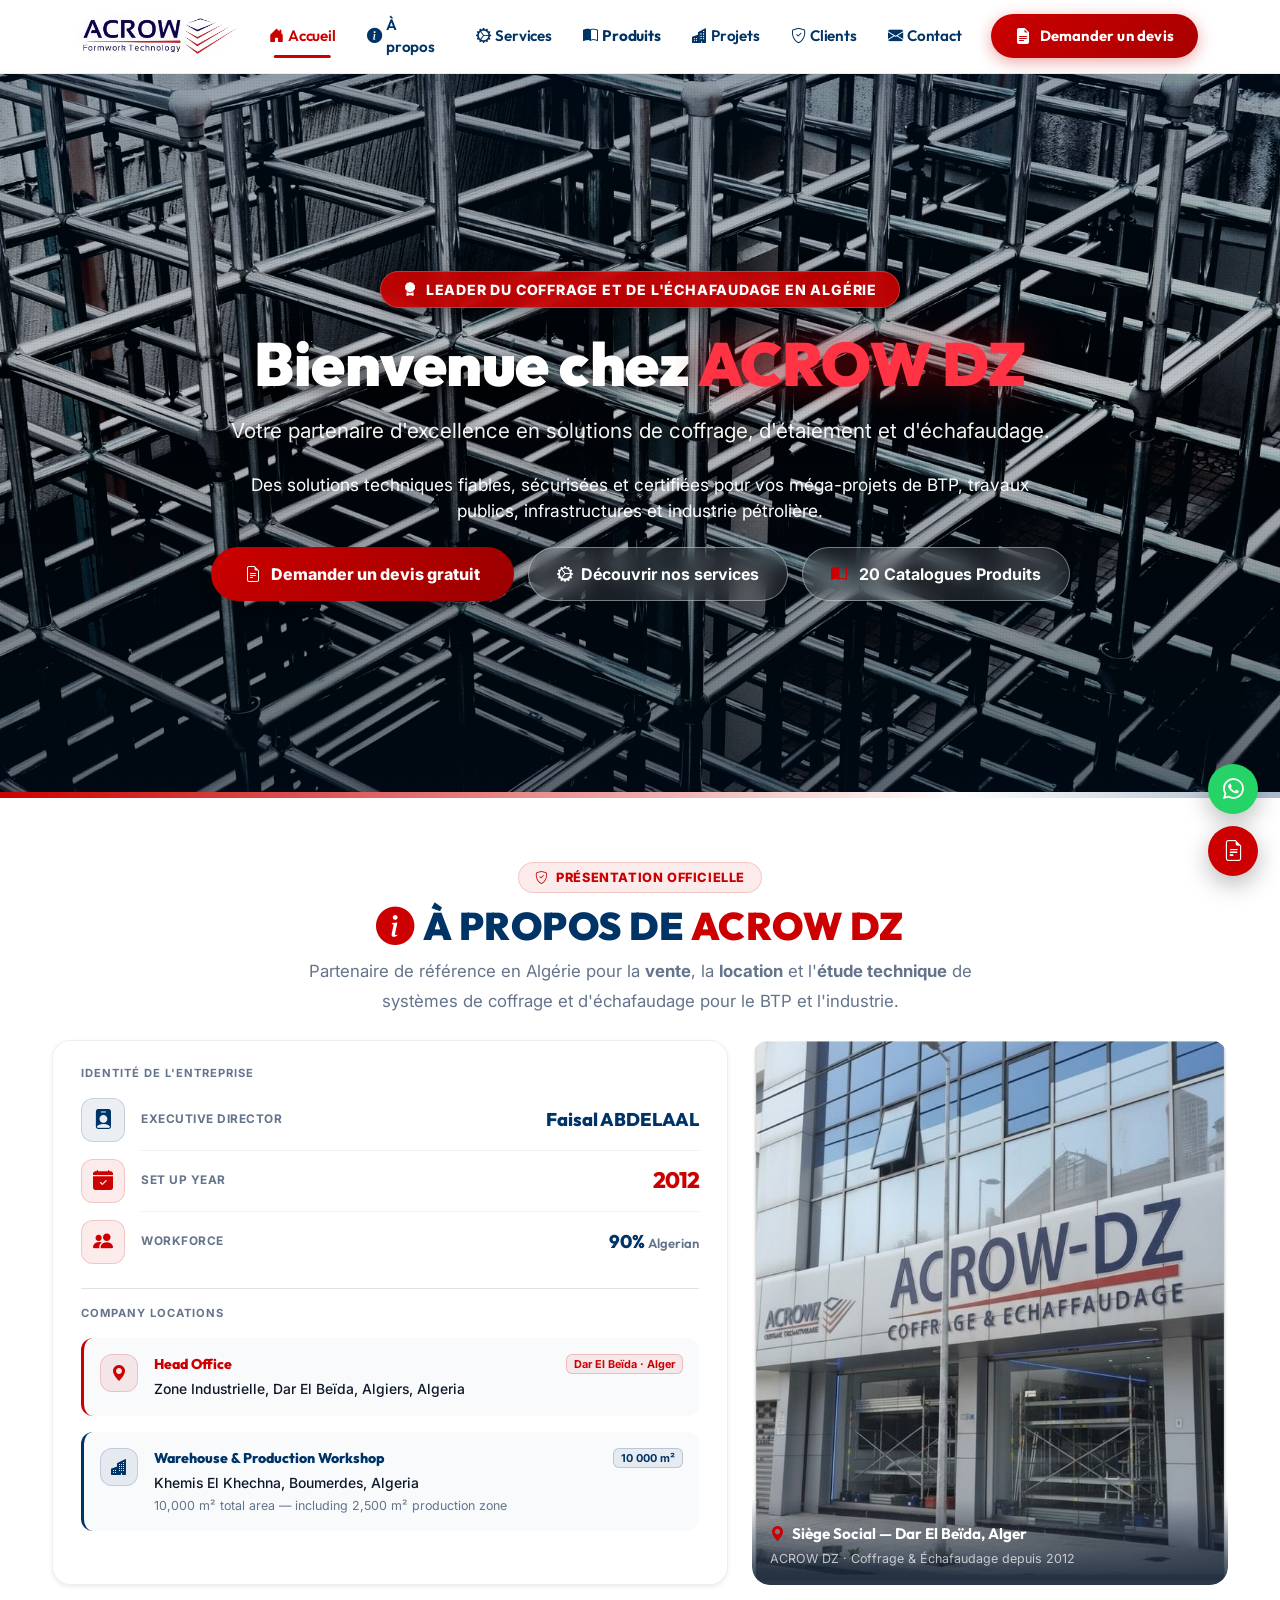
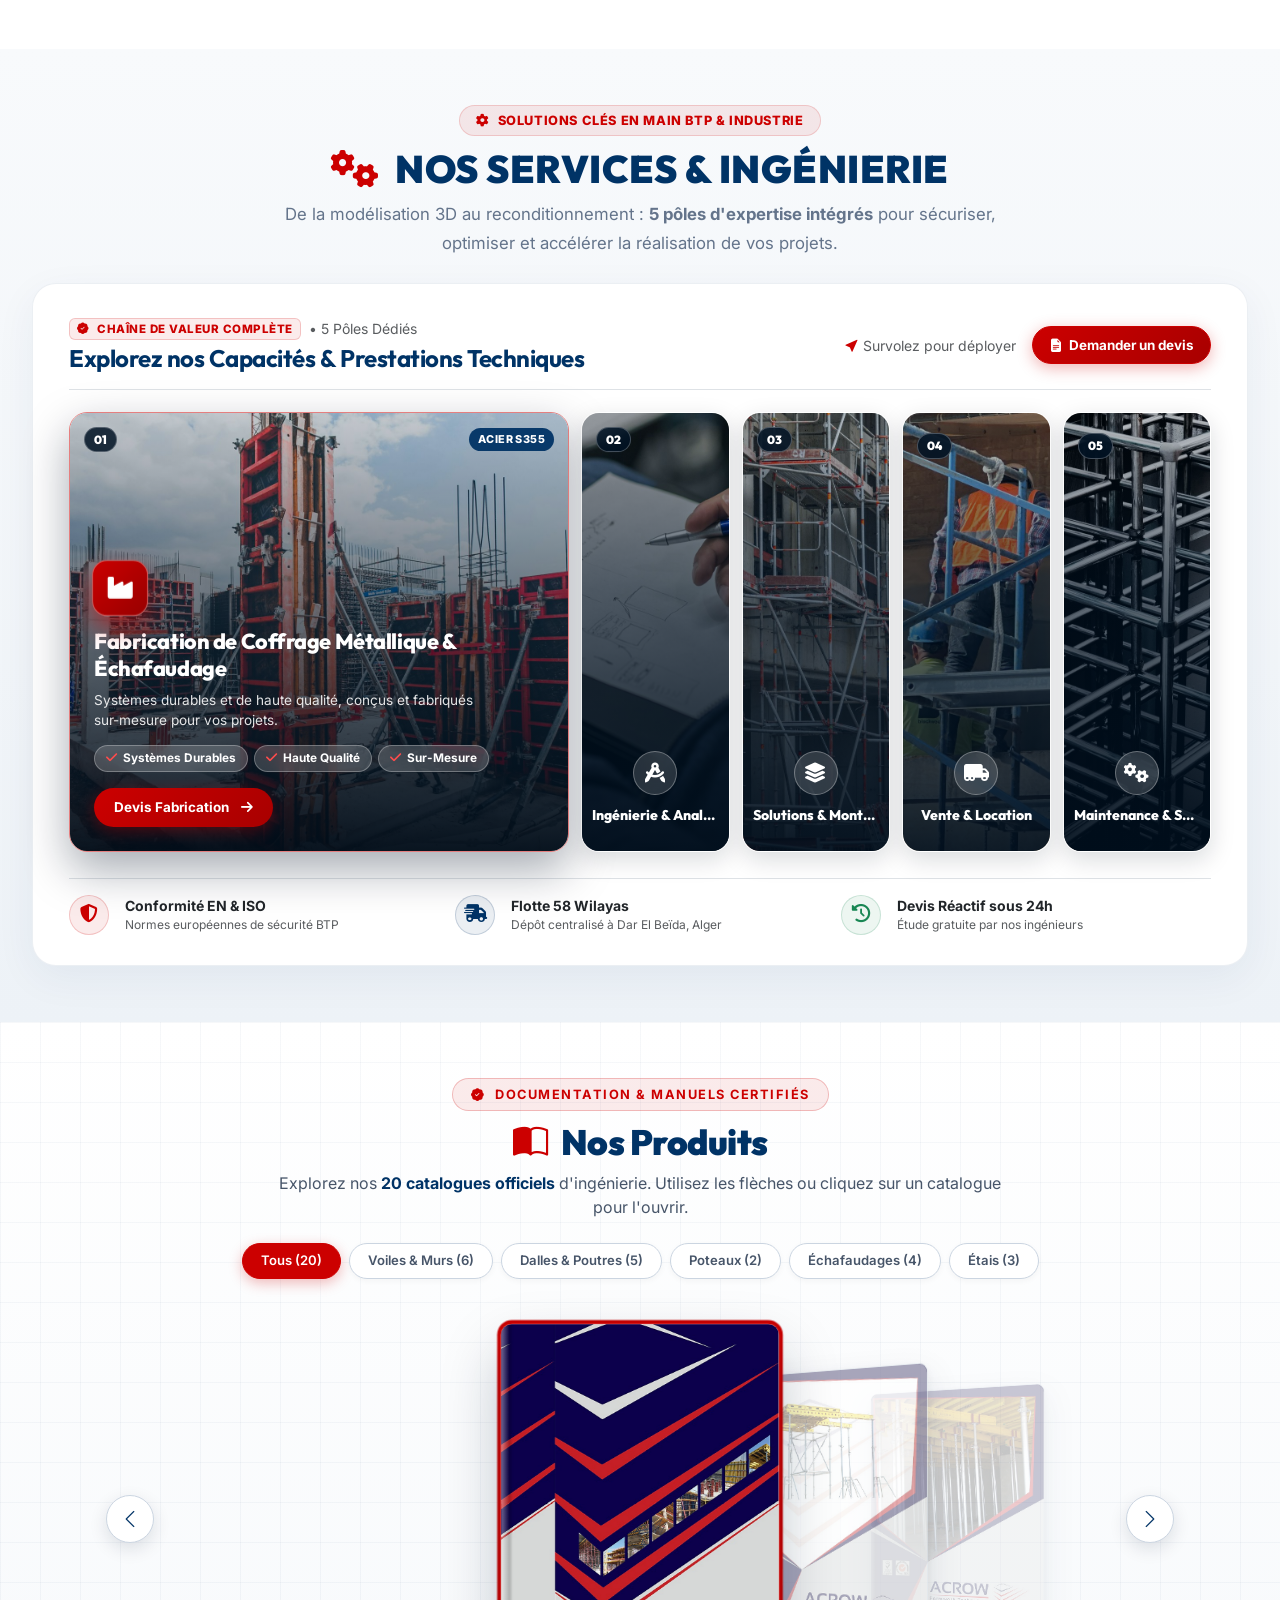
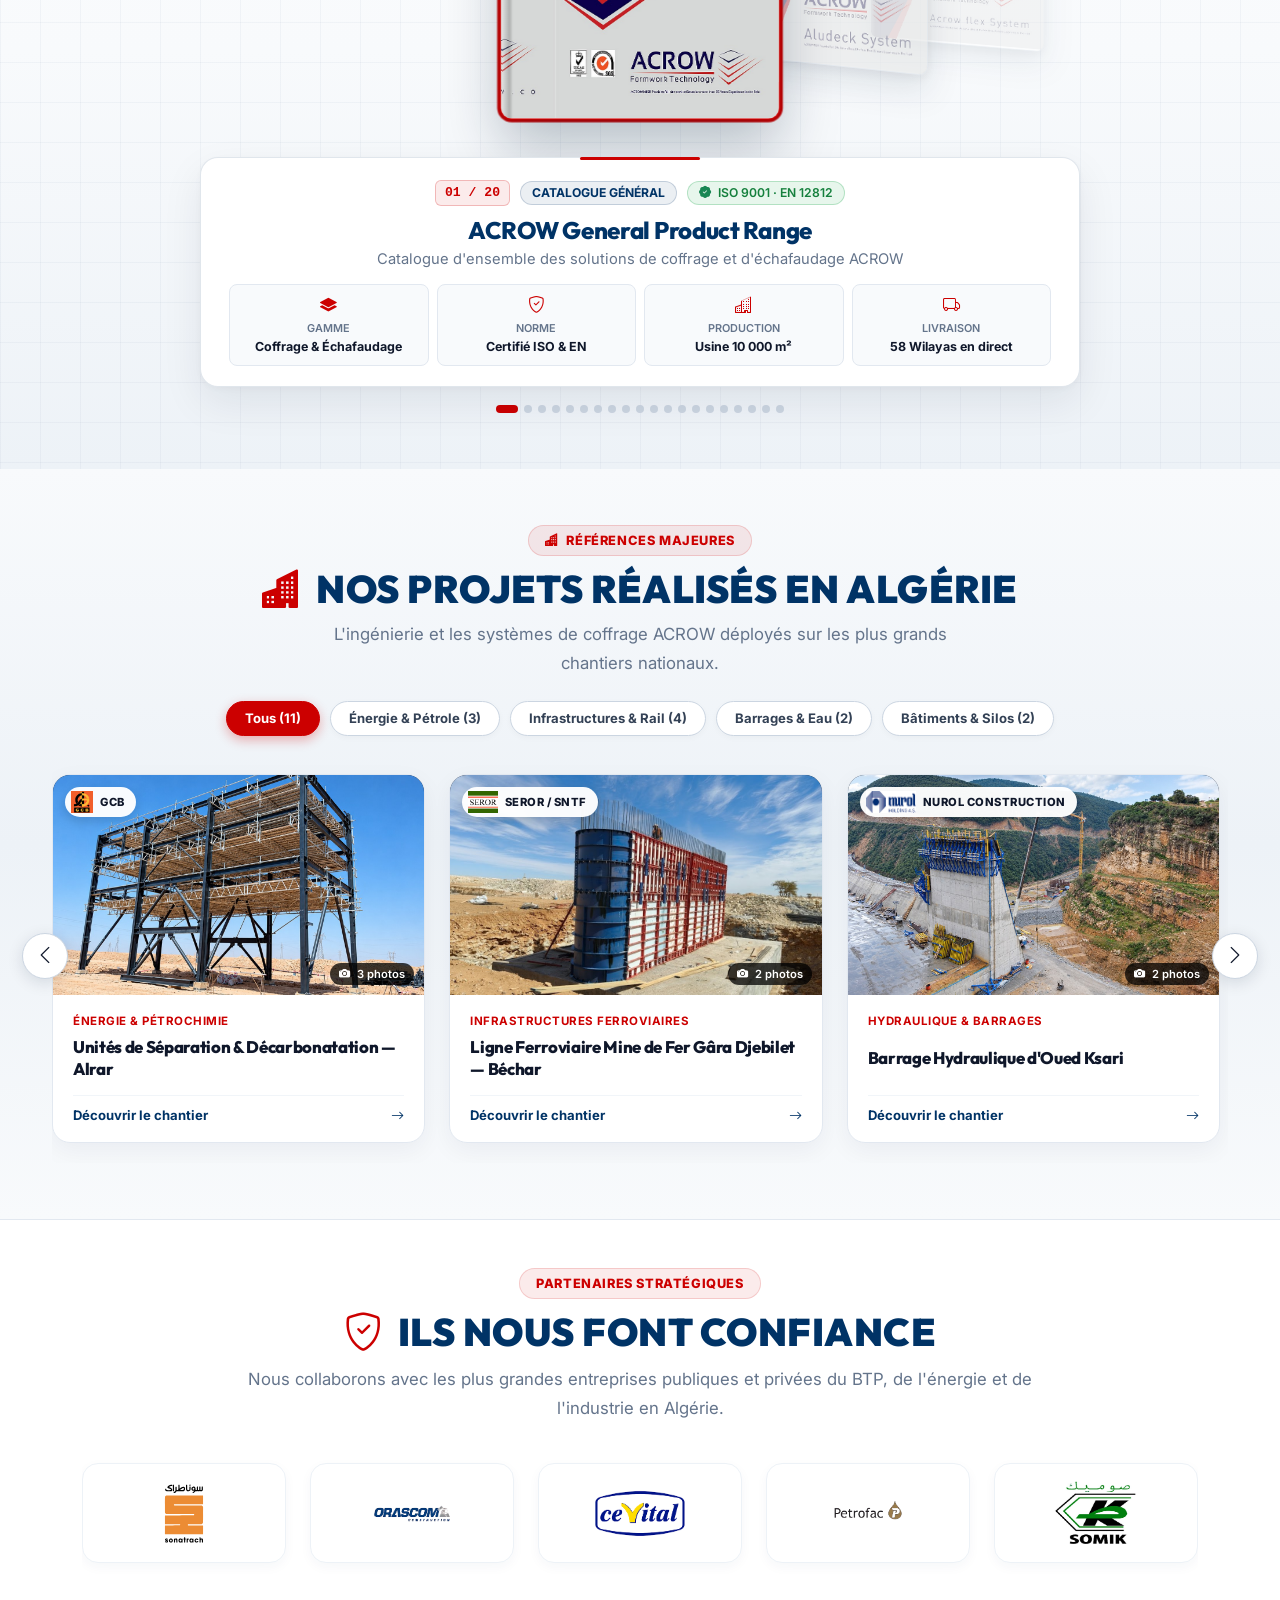
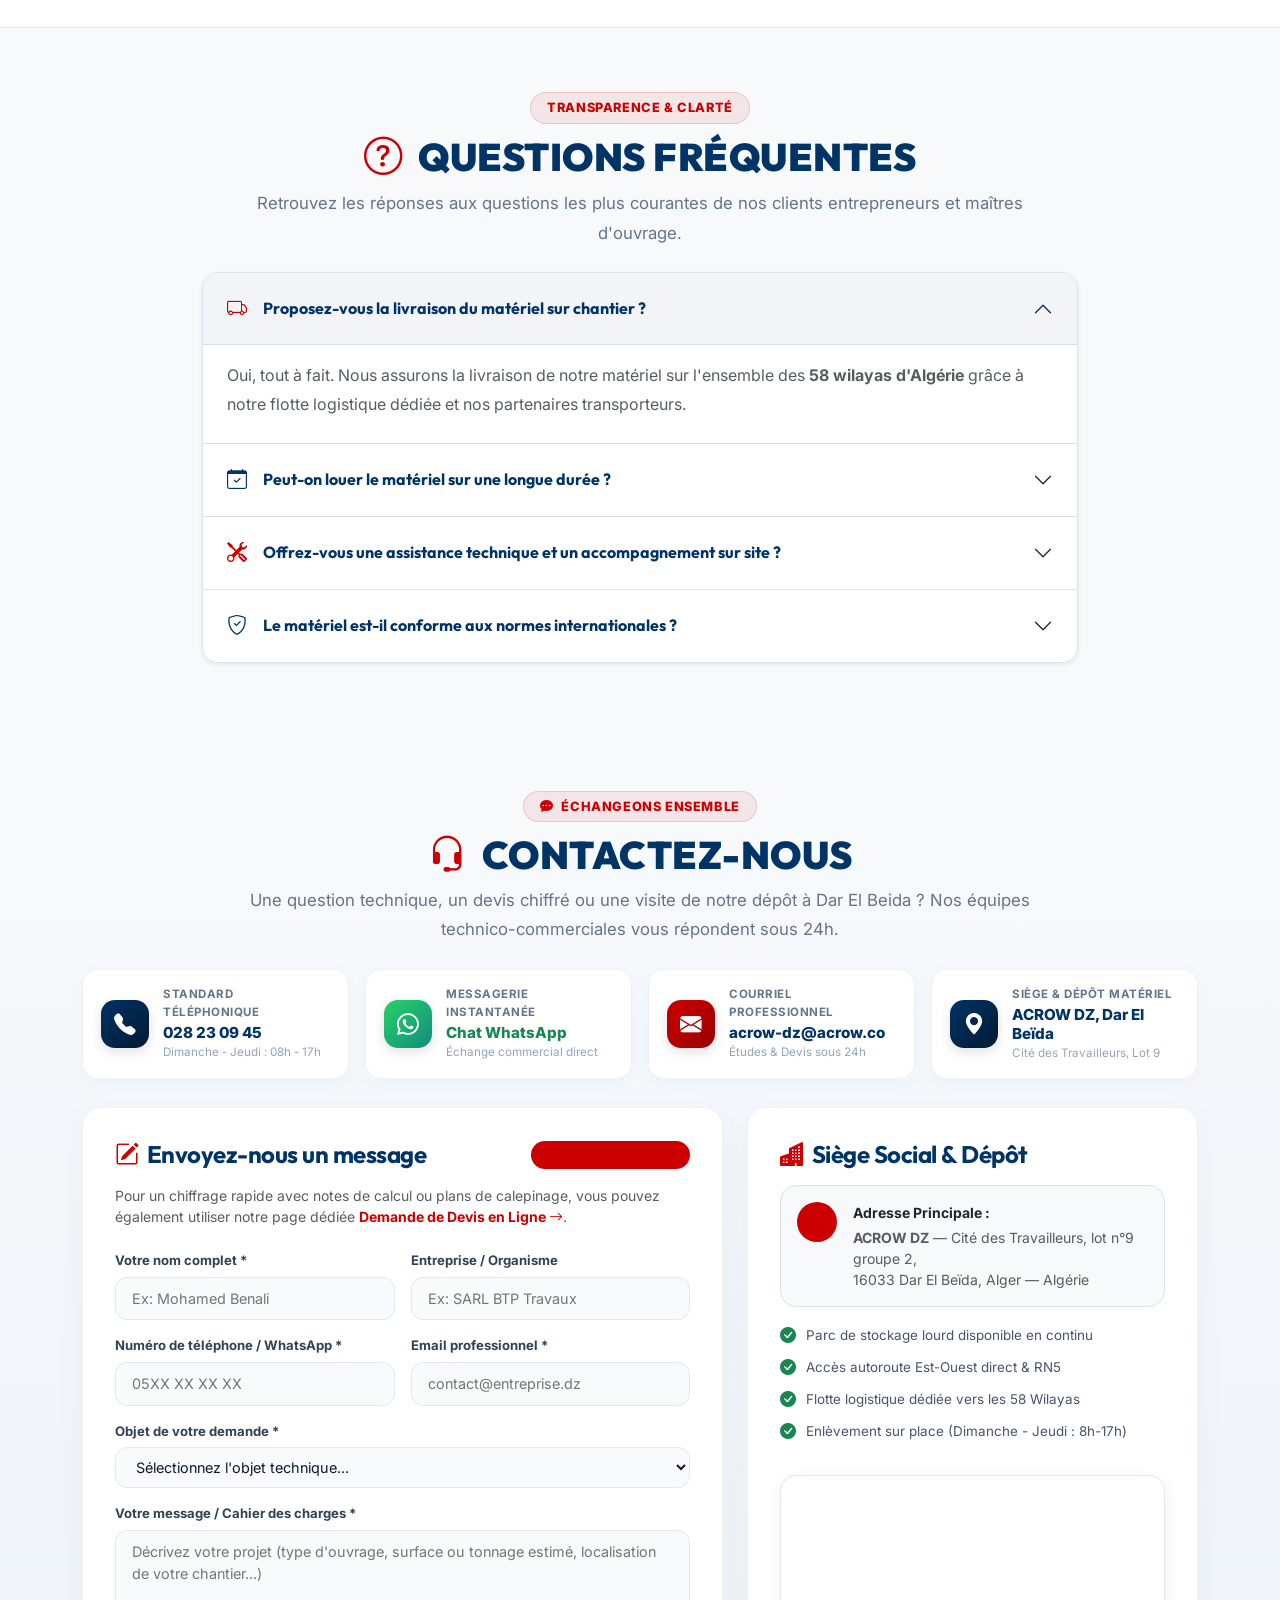
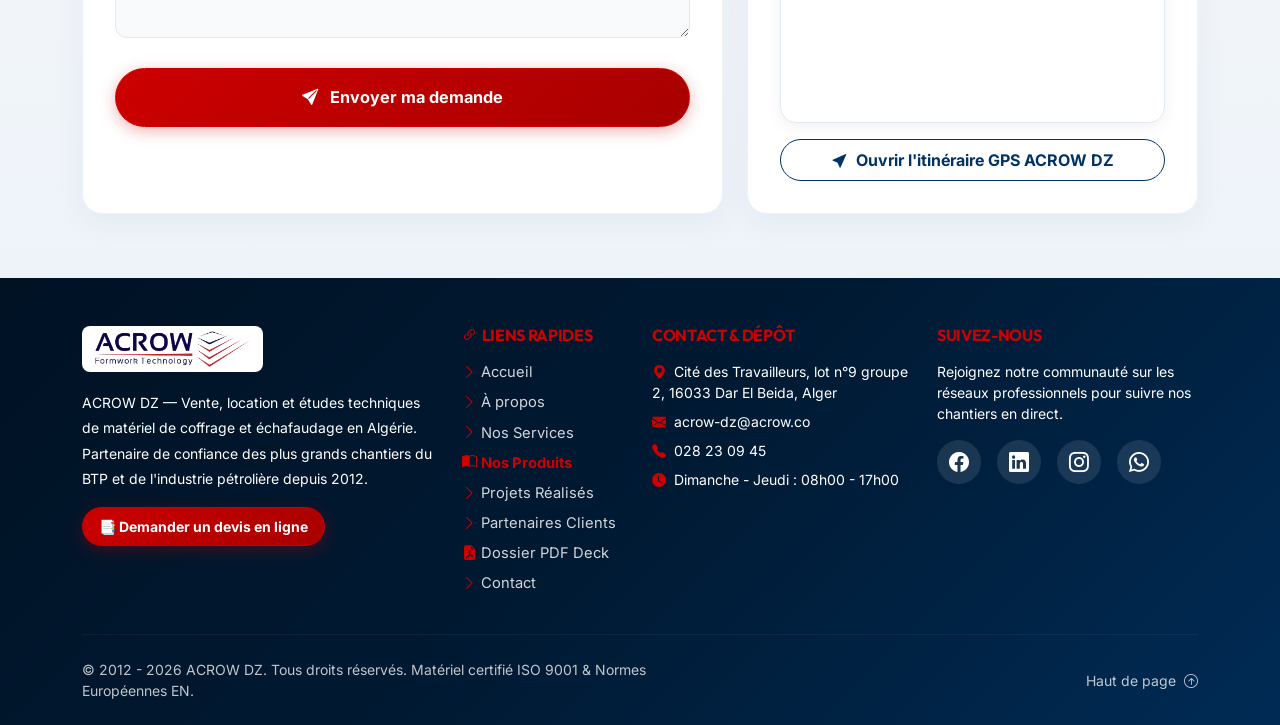
==== commit cf7dc156: "Suppression des badges de localisation sur les photos de la section Projets" ====
--- a/index.html
+++ b/index.html
@@ -2009,20 +2009,6 @@
       letter-spacing: 0.5px;
     }
 
-    /* Location Tag */
-    .zen-proj-loc-badge {
-      position: absolute;
-      top: 12px;
-      right: 12px;
-      background: rgba(15, 23, 42, 0.85);
-      color: #ffffff;
-      font-size: 0.68rem;
-      font-weight: 700;
-      padding: 4px 10px;
-      border-radius: 20px;
-      z-index: 5;
-      backdrop-filter: blur(4px);
-    }
 
     /* Photo Count */
     .zen-proj-count-badge {
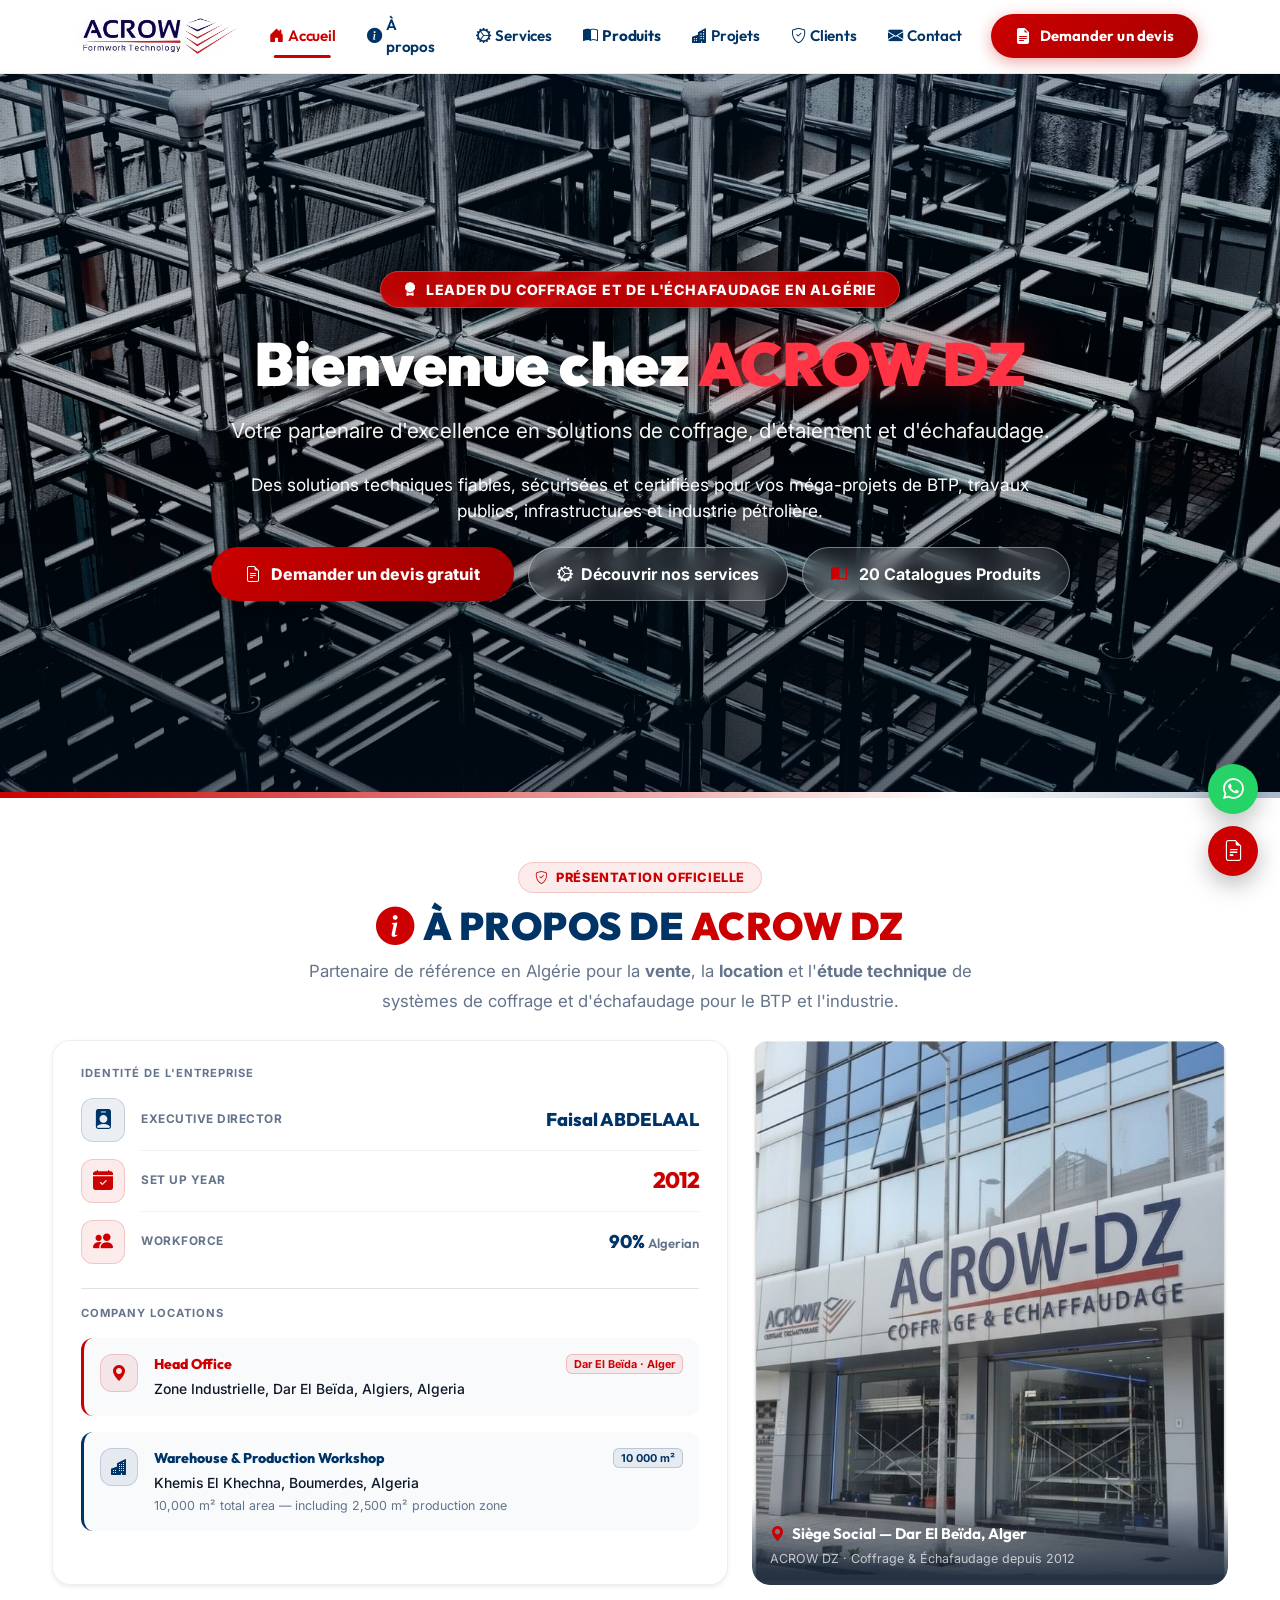
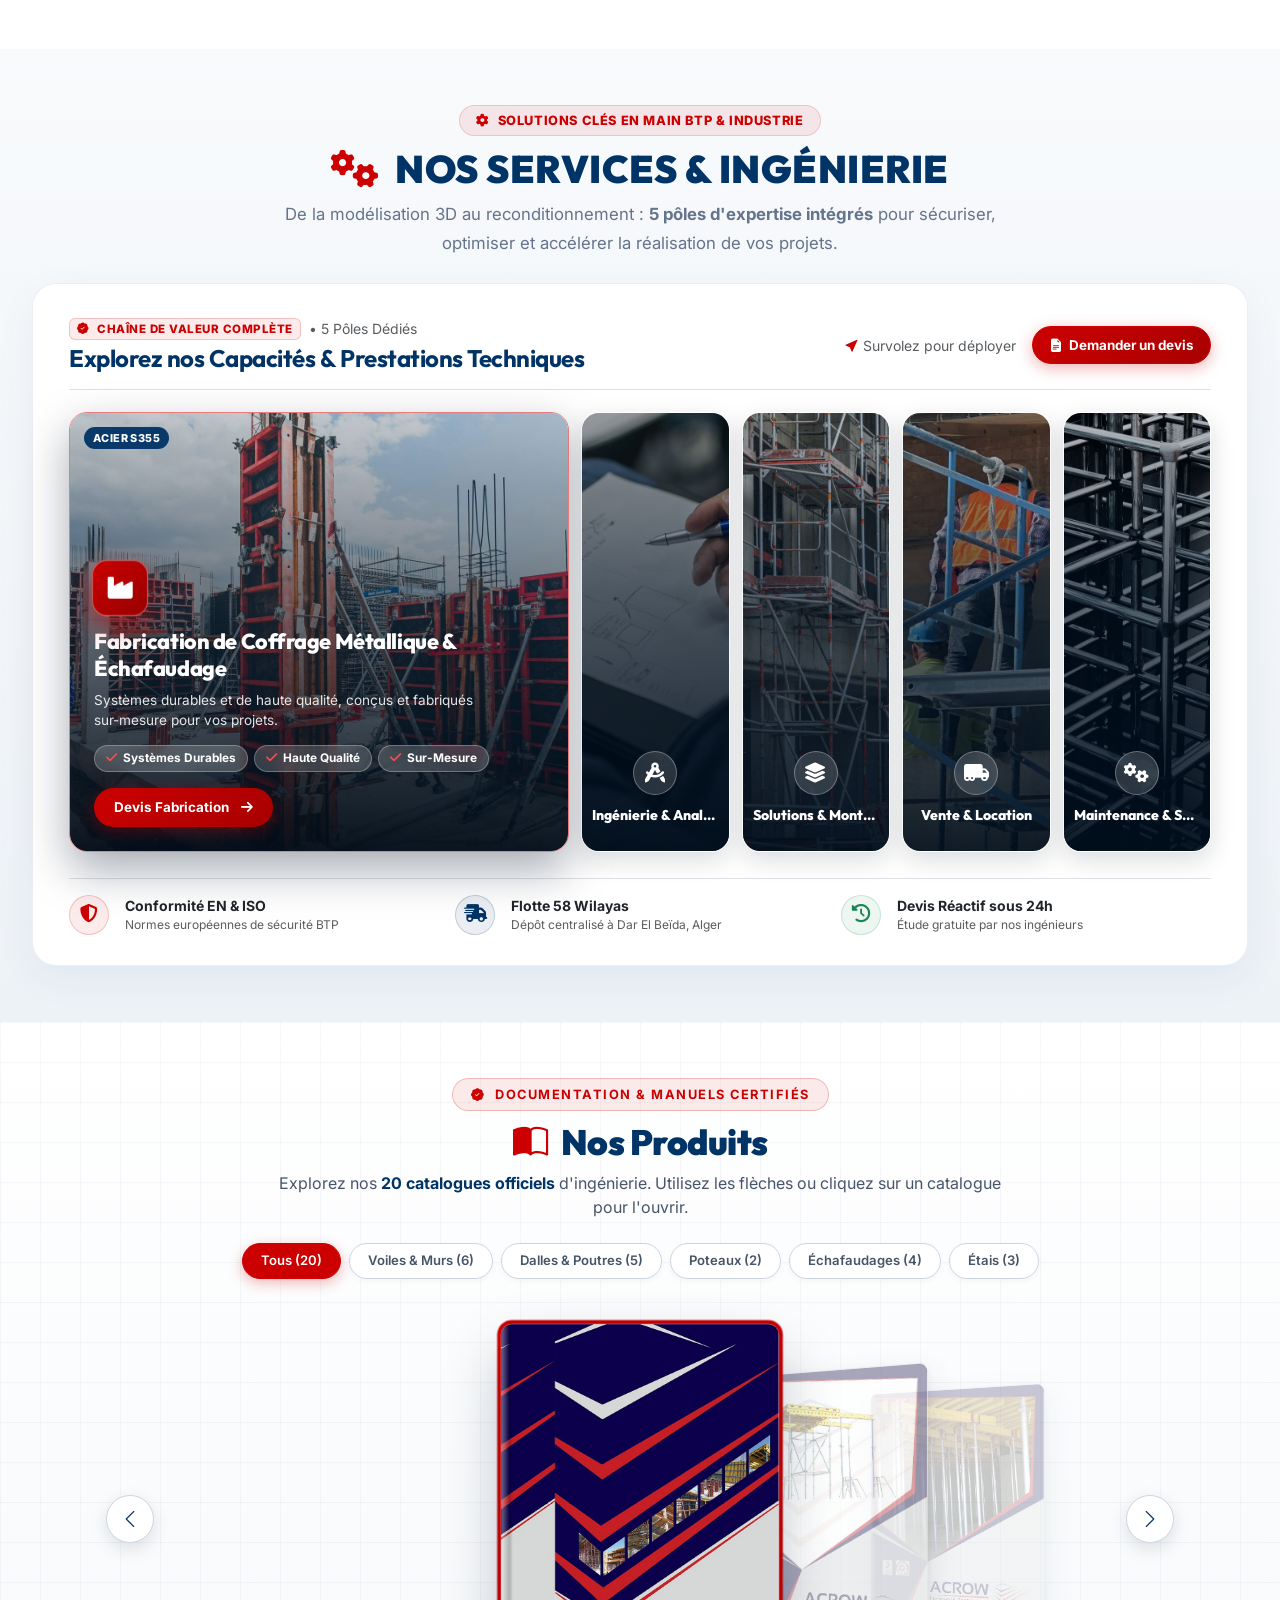
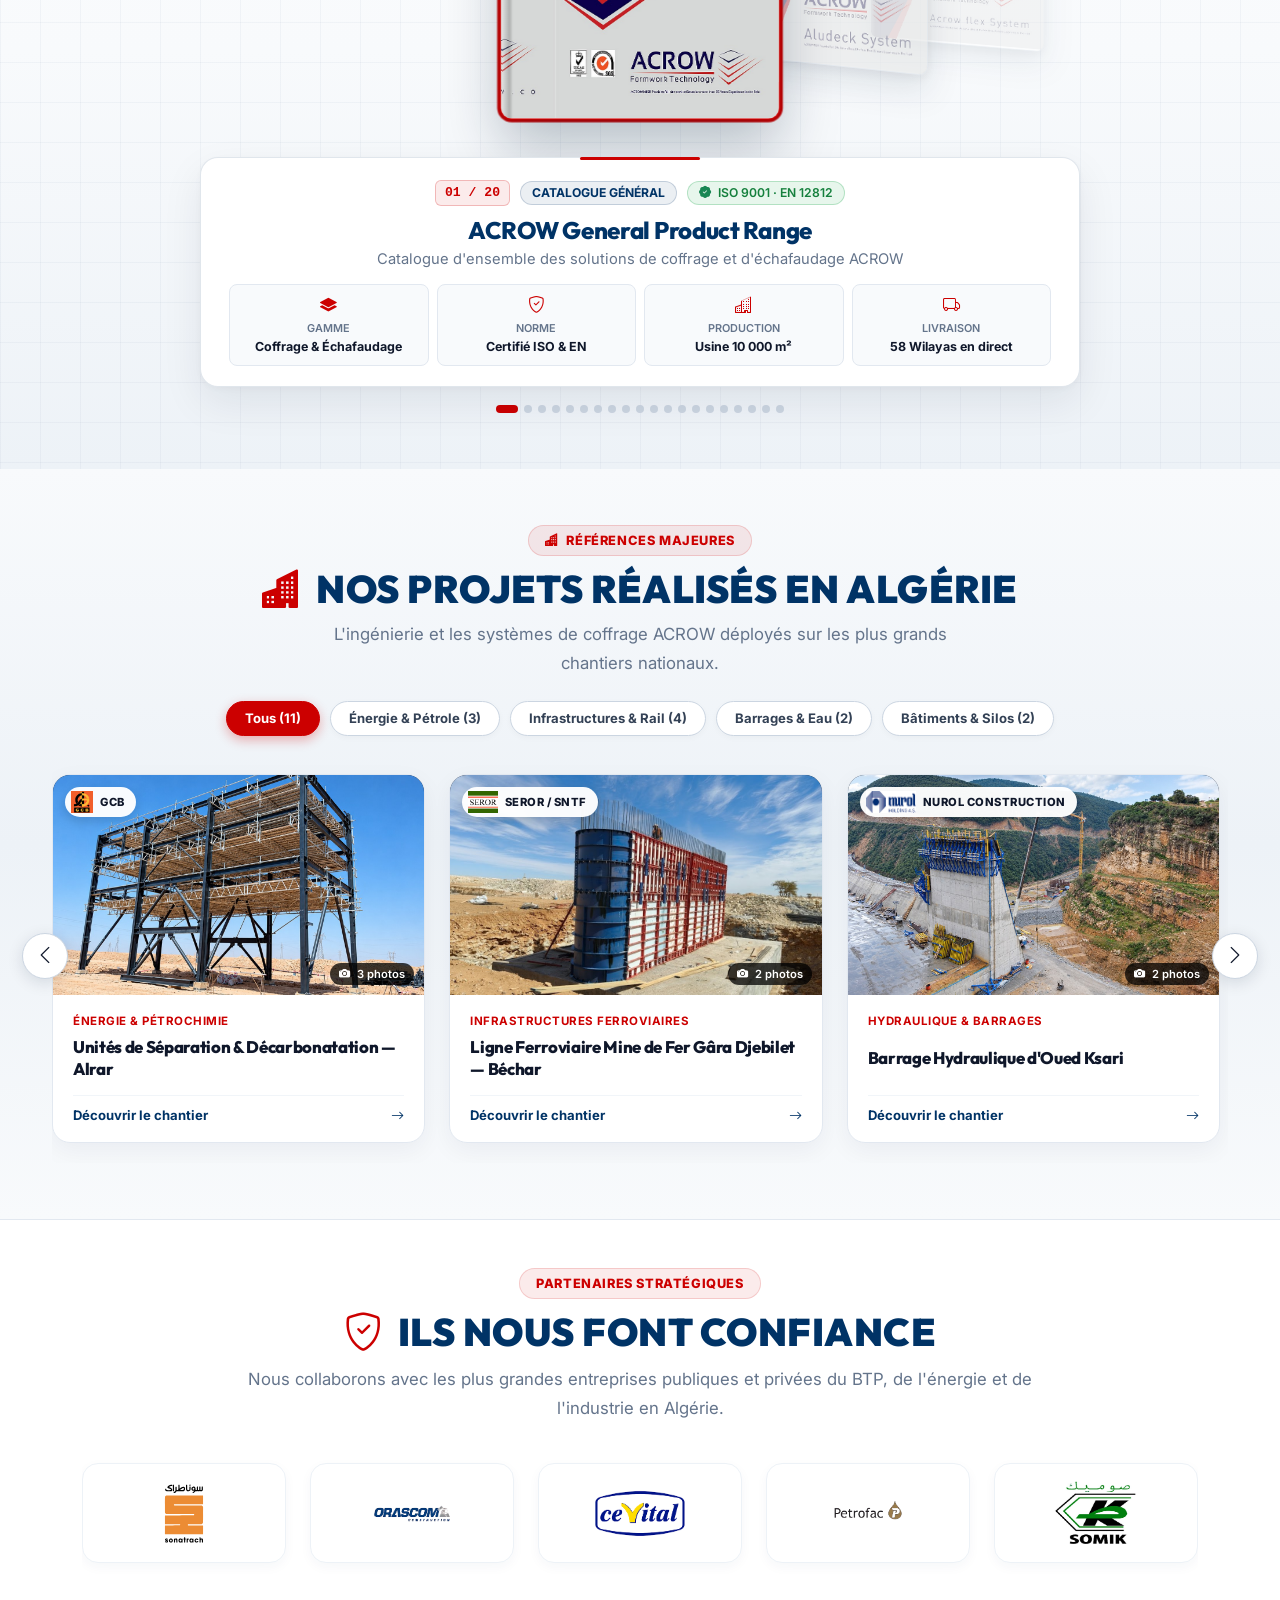
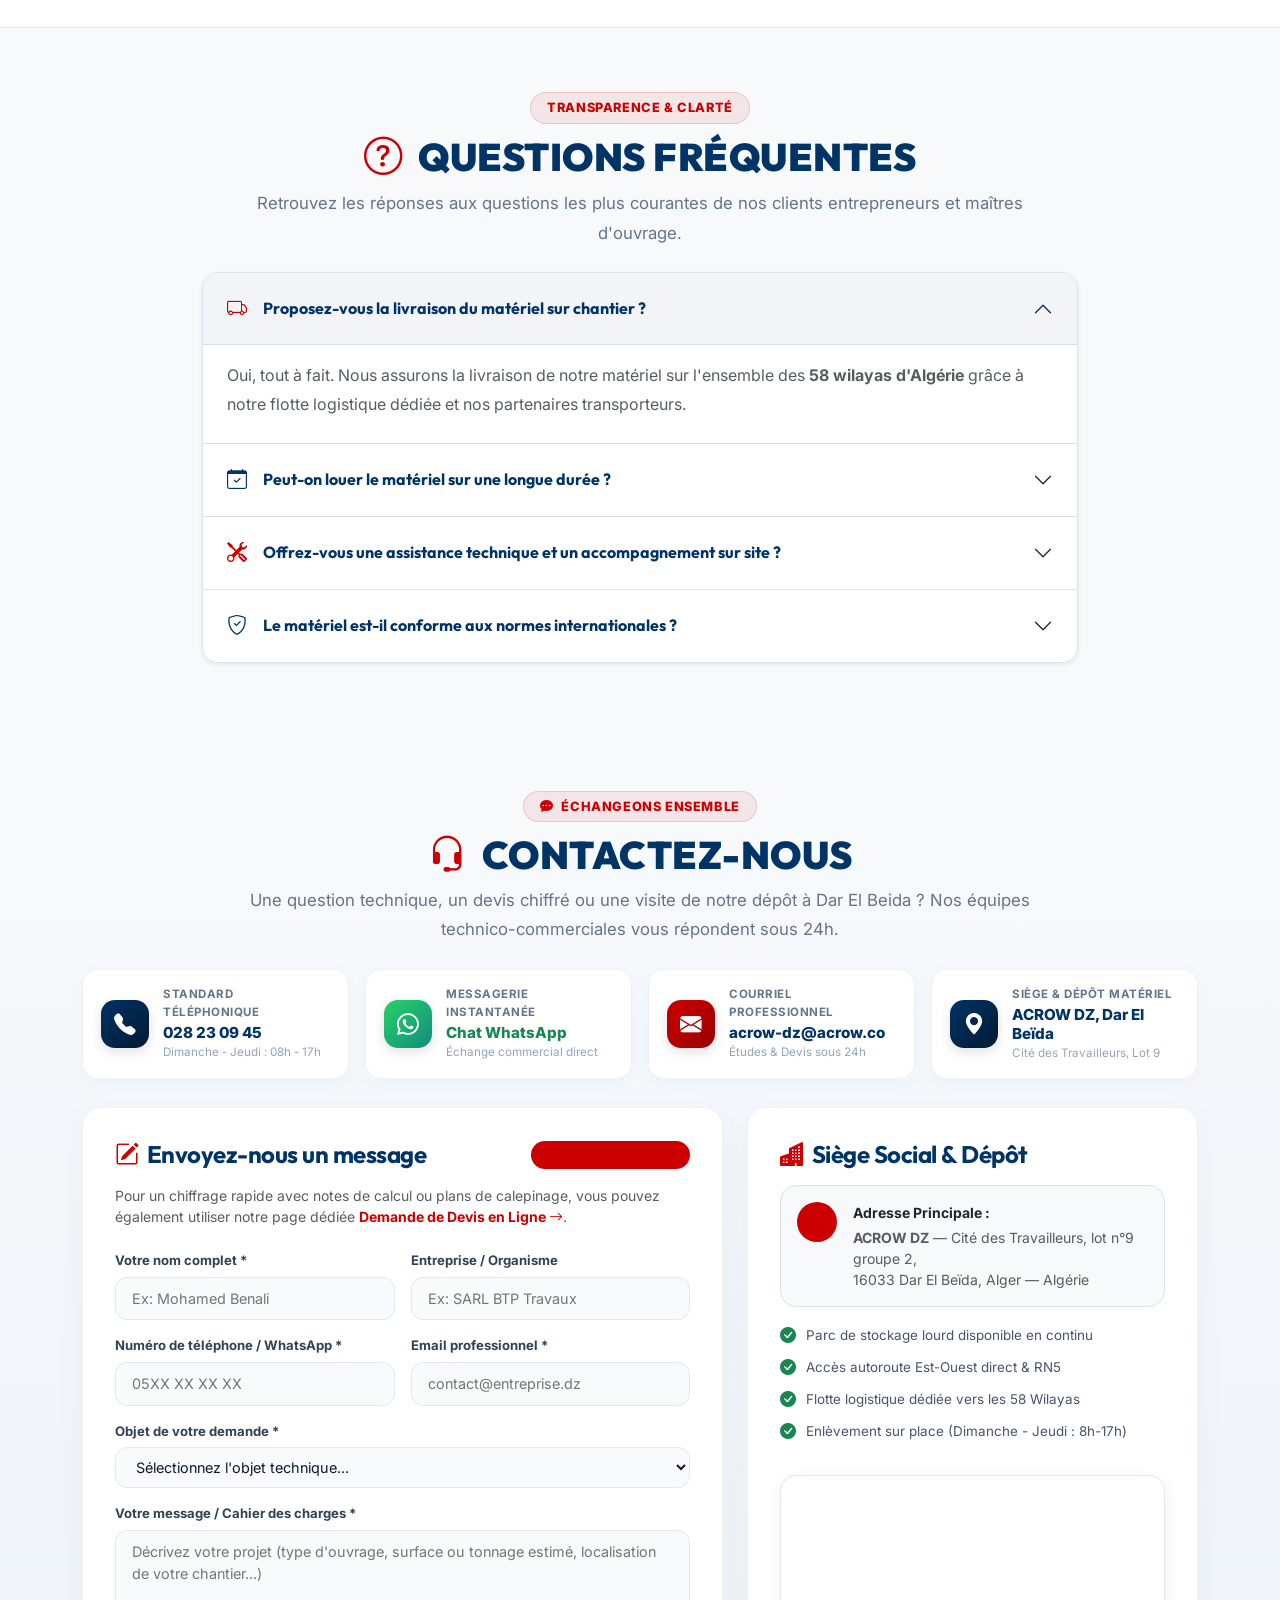
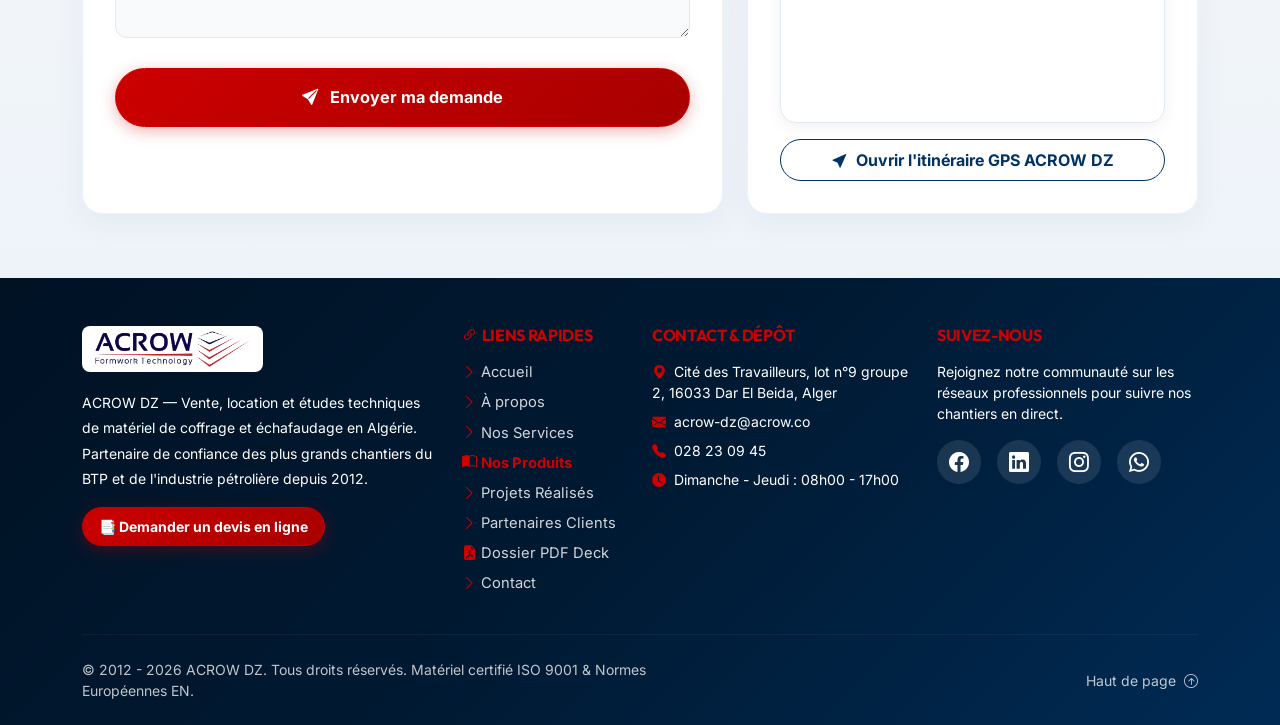
==== commit 9a32ae57: "Suppression des numérotations sur les cartes et les sélecteurs de la section Services" ====
--- a/index.html
+++ b/index.html
@@ -824,8 +824,9 @@
         display: flex;
         flex-direction: column;
         height: auto;
-        gap: 16px;
+        gap: 18px;
         margin: 12px 0 24px;
+        overflow-x: hidden;
       }
       .service-acc-panel {
         min-height: 350px !important;
@@ -835,10 +836,60 @@
         border: 1.5px solid rgba(255, 255, 255, 0.18);
         transition: border-color 0.25s ease, box-shadow 0.25s ease;
       }
+
+      /* Animation alternée Gauche / Droite au scroll */
+      .service-acc-panel.slide-from-left {
+        opacity: 0;
+        transform: translate3d(-35px, 0, 0);
+        transition: opacity 0.6s cubic-bezier(0.16, 1, 0.3, 1),
+                    transform 0.6s cubic-bezier(0.16, 1, 0.3, 1),
+                    border-color 0.25s ease,
+                    box-shadow 0.25s ease;
+        will-change: transform, opacity;
+      }
+      .service-acc-panel.slide-from-right {
+        opacity: 0;
+        transform: translate3d(35px, 0, 0);
+        transition: opacity 0.6s cubic-bezier(0.16, 1, 0.3, 1),
+                    transform 0.6s cubic-bezier(0.16, 1, 0.3, 1),
+                    border-color 0.25s ease,
+                    box-shadow 0.25s ease;
+        will-change: transform, opacity;
+      }
+      .service-acc-panel.slide-from-left.is-revealed,
+      .service-acc-panel.slide-from-right.is-revealed {
+        opacity: 1 !important;
+        transform: translate3d(0, 0, 0) !important;
+      }
+
+      /* Rythme alterné : agencement orienté vers la droite pour les cartes paires */
+      .service-acc-panel .service-acc-top {
+        justify-content: flex-start;
+      }
+      .service-acc-panel.slide-from-right .service-acc-top {
+        justify-content: flex-end;
+      }
+      .service-acc-tag {
+        opacity: 1 !important;
+        transform: translateY(0) !important;
+      }
+      .service-acc-panel.slide-from-right .service-acc-expanded {
+        text-align: right;
+      }
+      .service-acc-panel.slide-from-right .service-acc-desc {
+        margin-left: auto;
+      }
+      .service-acc-panel.slide-from-right .service-acc-chips {
+        justify-content: flex-end;
+      }
+      .service-acc-panel.slide-from-right .service-acc-icon-badge {
+        margin-left: auto;
+      }
+
       .service-acc-panel.is-in-view,
       .service-acc-panel:active {
-        border-color: rgba(204, 0, 0, 0.8);
-        box-shadow: 0 14px 36px rgba(204, 0, 0, 0.28);
+        border-color: rgba(204, 0, 0, 0.85);
+        box-shadow: 0 14px 36px rgba(204, 0, 0, 0.3);
       }
       .service-acc-title {
         font-size: 1.22rem;
@@ -2853,24 +2904,23 @@
         <!-- Sélecteur rapide tactile pour Mobile & iPhone (Sticky & fluide) -->
         <div class="services-mobile-chips-wrapper d-block d-md-none">
           <div class="services-mobile-chips" id="servicesMobileChips">
-            <button type="button" class="serv-mob-chip active" data-target="service-card-01"><i class="fa-solid fa-industry"></i> 01 Fabrication</button>
-            <button type="button" class="serv-mob-chip" data-target="service-card-02"><i class="fa-solid fa-compass-drafting"></i> 02 Ingénierie</button>
-            <button type="button" class="serv-mob-chip" data-target="service-card-03"><i class="fa-solid fa-layer-group"></i> 03 Montage</button>
-            <button type="button" class="serv-mob-chip" data-target="service-card-04"><i class="fa-solid fa-truck-moving"></i> 04 Location</button>
-            <button type="button" class="serv-mob-chip" data-target="service-card-05"><i class="fa-solid fa-gears"></i> 05 Maintenance</button>
+            <button type="button" class="serv-mob-chip active" data-target="service-card-01"><i class="fa-solid fa-industry"></i> Fabrication</button>
+            <button type="button" class="serv-mob-chip" data-target="service-card-02"><i class="fa-solid fa-compass-drafting"></i> Ingénierie</button>
+            <button type="button" class="serv-mob-chip" data-target="service-card-03"><i class="fa-solid fa-layer-group"></i> Montage</button>
+            <button type="button" class="serv-mob-chip" data-target="service-card-04"><i class="fa-solid fa-truck-moving"></i> Location</button>
+            <button type="button" class="serv-mob-chip" data-target="service-card-05"><i class="fa-solid fa-gears"></i> Maintenance</button>
           </div>
         </div>
 
         <!-- ACCORDÉON PANORAMIQUE EXPANSIBLE (LES 5 SERVICES OFFICIELS ACROW DZ) -->
         <div class="services-accordion-wrap" id="servicesAccordion">
 
-          <!-- 01. Fabrication de Coffrage Métallique & Échafaudage (Active by default) -->
-          <div class="service-acc-panel active" data-service="01" id="service-card-01">
+          <!-- Fabrication de Coffrage Métallique & Échafaudage (Active by default) -->
+          <div class="service-acc-panel active slide-from-left is-revealed" data-service="01" id="service-card-01">
             <img src="assets/images/metal.jpeg" alt="Fabrication de Coffrage Métallique & Échafaudage ACROW DZ" class="service-acc-bg" />
             <div class="service-acc-overlay"></div>
             
             <div class="service-acc-top">
-              <span class="service-acc-num">01</span>
               <span class="service-acc-tag" style="background: rgba(0, 51, 102, 0.95);">Acier S355</span>
             </div>
 
@@ -2900,13 +2950,12 @@
             </div>
           </div>
 
-          <!-- 02. Ingénierie & Analyse de Projet -->
-          <div class="service-acc-panel" data-service="02" id="service-card-02">
+          <!-- Ingénierie & Analyse de Projet -->
+          <div class="service-acc-panel slide-from-right" data-service="02" id="service-card-02">
             <img src="assets/images/etude.jpg" alt="Ingénierie & Analyse de Projet" class="service-acc-bg" />
             <div class="service-acc-overlay"></div>
             
             <div class="service-acc-top">
-              <span class="service-acc-num">02</span>
               <span class="service-acc-tag">BIM 3D</span>
             </div>
 
@@ -2936,13 +2985,12 @@
             </div>
           </div>
 
-          <!-- 03. Solutions Systèmes Innovantes & Montage sur Site -->
-          <div class="service-acc-panel" data-service="03" id="service-card-03">
+          <!-- Solutions Systèmes Innovantes & Montage sur Site -->
+          <div class="service-acc-panel slide-from-left" data-service="03" id="service-card-03">
             <img src="assets/images/echa.jpeg" alt="Solutions Systèmes Innovantes & Montage sur Site" class="service-acc-bg" />
             <div class="service-acc-overlay"></div>
             
             <div class="service-acc-top">
-              <span class="service-acc-num">03</span>
               <span class="service-acc-tag" style="background: rgba(0, 51, 102, 0.95);">Norme EN</span>
             </div>
 
@@ -2972,13 +3020,12 @@
             </div>
           </div>
 
-          <!-- 04. Services de Vente & Location -->
-          <div class="service-acc-panel" data-service="04" id="service-card-04">
+          <!-- Services de Vente & Location -->
+          <div class="service-acc-panel slide-from-right" data-service="04" id="service-card-04">
             <img src="assets/images/location.jpg" alt="Services de Vente & Location ACROW DZ" class="service-acc-bg" />
             <div class="service-acc-overlay"></div>
             
             <div class="service-acc-top">
-              <span class="service-acc-num">04</span>
               <span class="service-acc-tag">58 Wilayas</span>
             </div>
 
@@ -3008,13 +3055,12 @@
             </div>
           </div>
 
-          <!-- 05. Maintenance & Reconditionnement -->
-          <div class="service-acc-panel" data-service="05" id="service-card-05">
+          <!-- Maintenance & Reconditionnement -->
+          <div class="service-acc-panel slide-from-left" data-service="05" id="service-card-05">
             <img src="assets/images/cofrage.jpg" alt="Maintenance & Reconditionnement ACROW DZ" class="service-acc-bg" />
             <div class="service-acc-overlay"></div>
             
             <div class="service-acc-top">
-              <span class="service-acc-num">05</span>
               <span class="service-acc-tag">SAV Rapide</span>
             </div>
 
@@ -5068,6 +5114,30 @@
         });
       });
 
+      // Alternating Left / Right reveal on scroll (Mobile)
+      if ('IntersectionObserver' in window) {
+        var revealObserver = new IntersectionObserver(function (entries, obs) {
+          entries.forEach(function (entry) {
+            if (entry.isIntersecting) {
+              entry.target.classList.add('is-revealed');
+              obs.unobserve(entry.target);
+            }
+          });
+        }, {
+          root: null,
+          rootMargin: '0px 0px -30px 0px',
+          threshold: 0.10
+        });
+
+        accPanels.forEach(function (panel) {
+          revealObserver.observe(panel);
+        });
+      } else {
+        accPanels.forEach(function (panel) {
+          panel.classList.add('is-revealed');
+        });
+      }
+
       // Mobile IntersectionObserver on Scroll (Highlights & syncs chip without touching window scroll)
       if ('IntersectionObserver' in window && window.innerWidth < 768) {
         var serviceObserver = new IntersectionObserver(function (entries) {
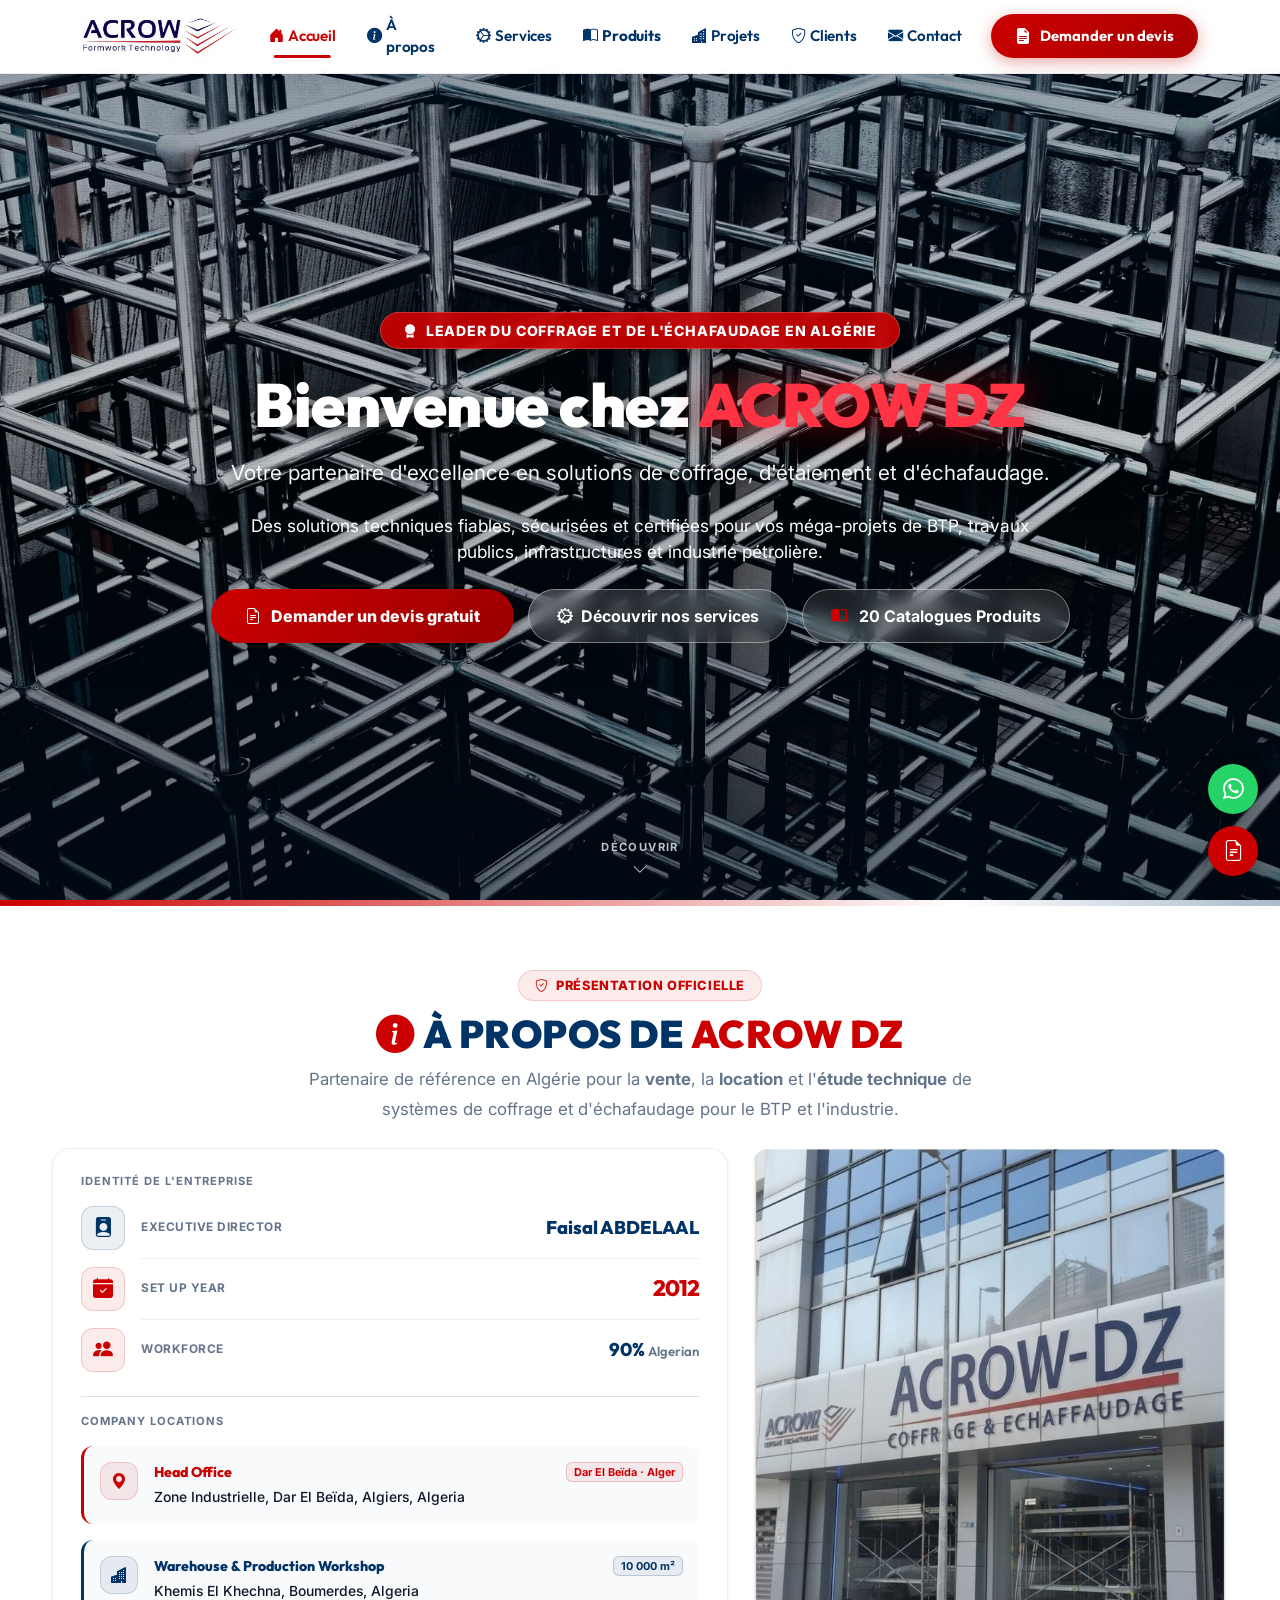
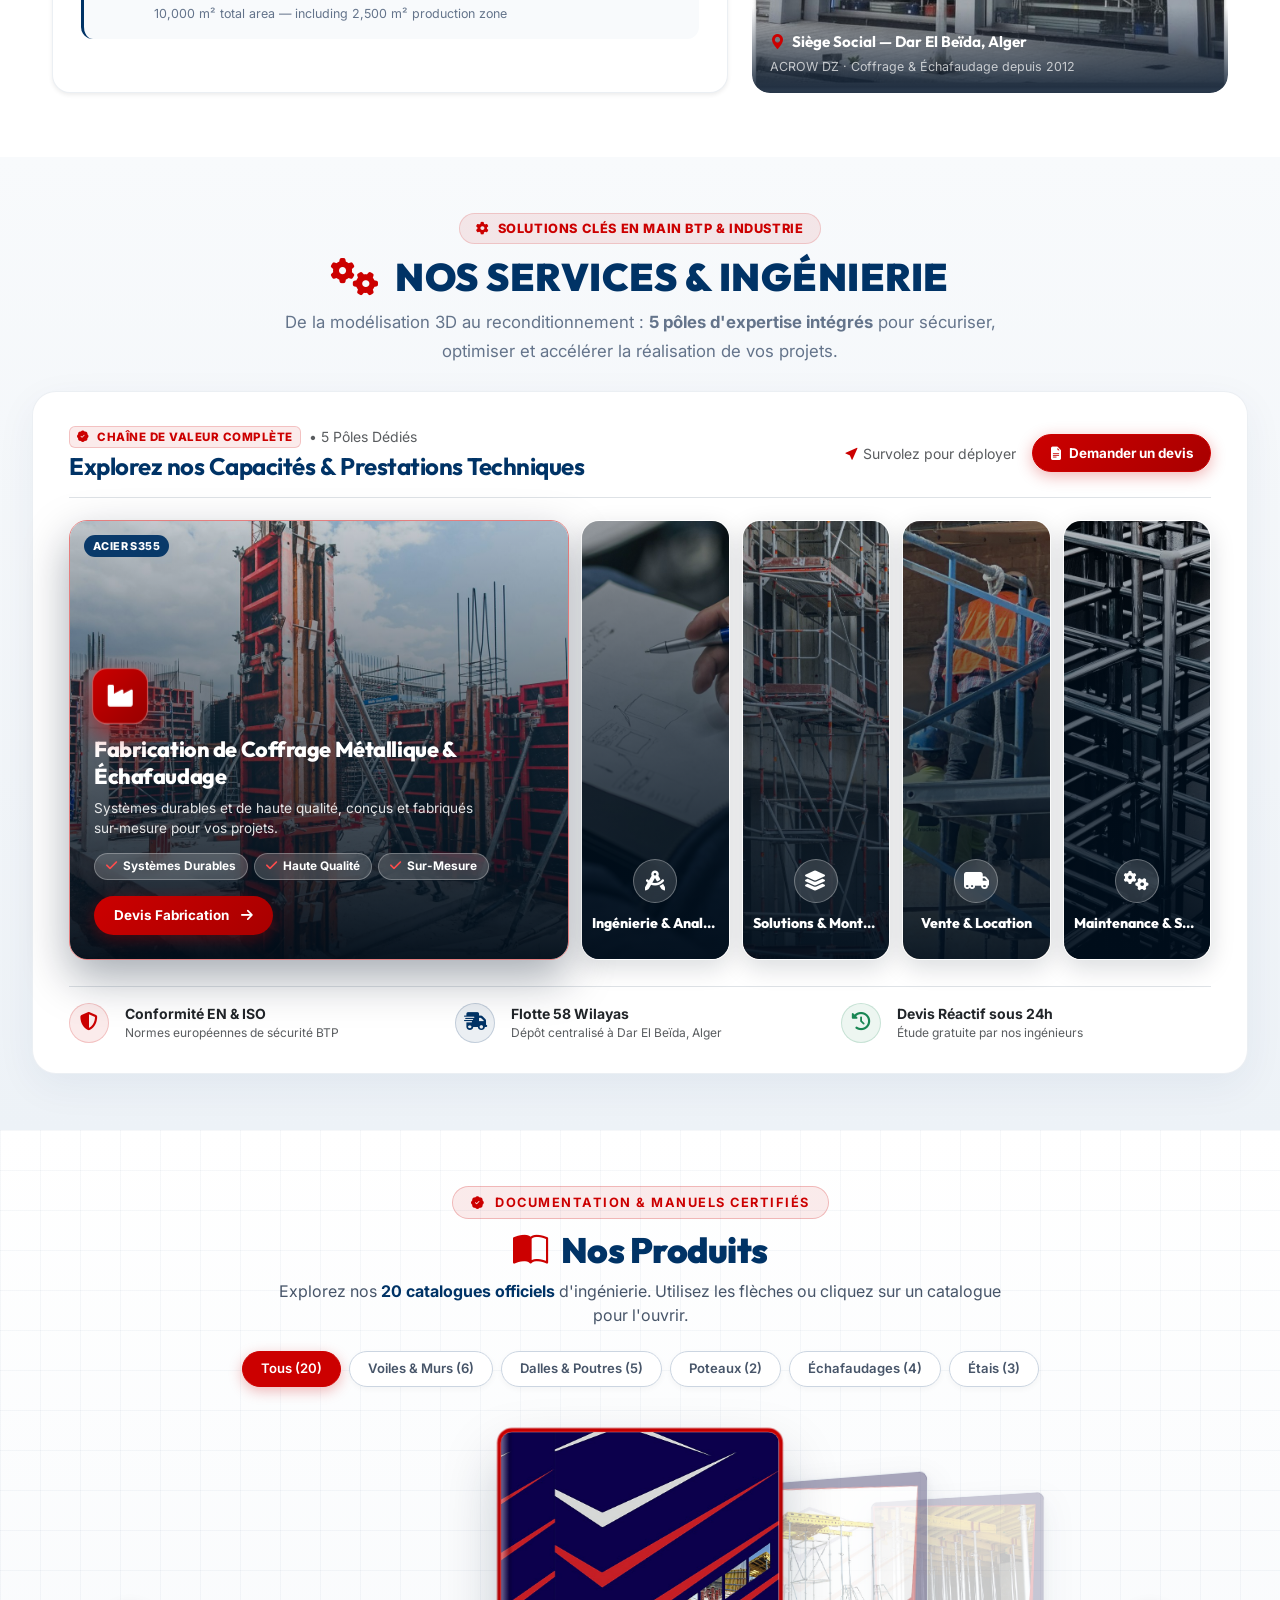
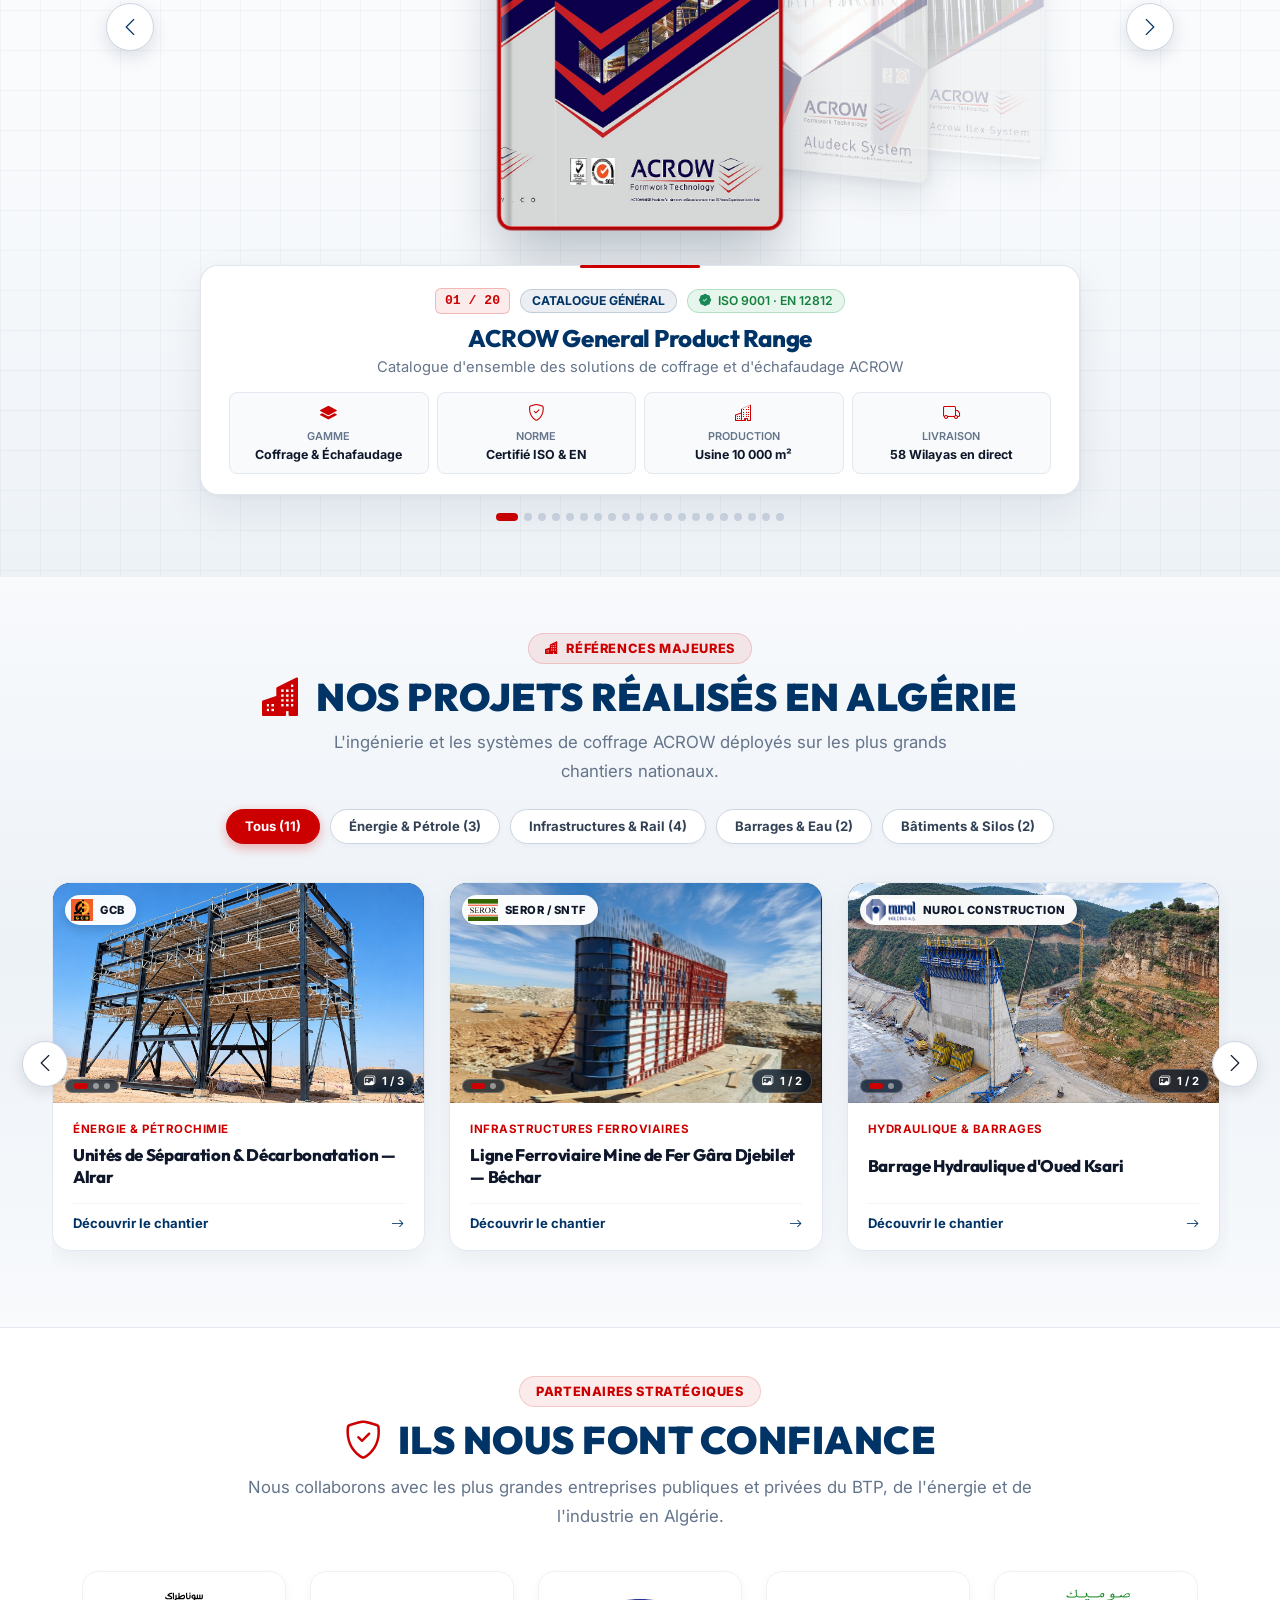
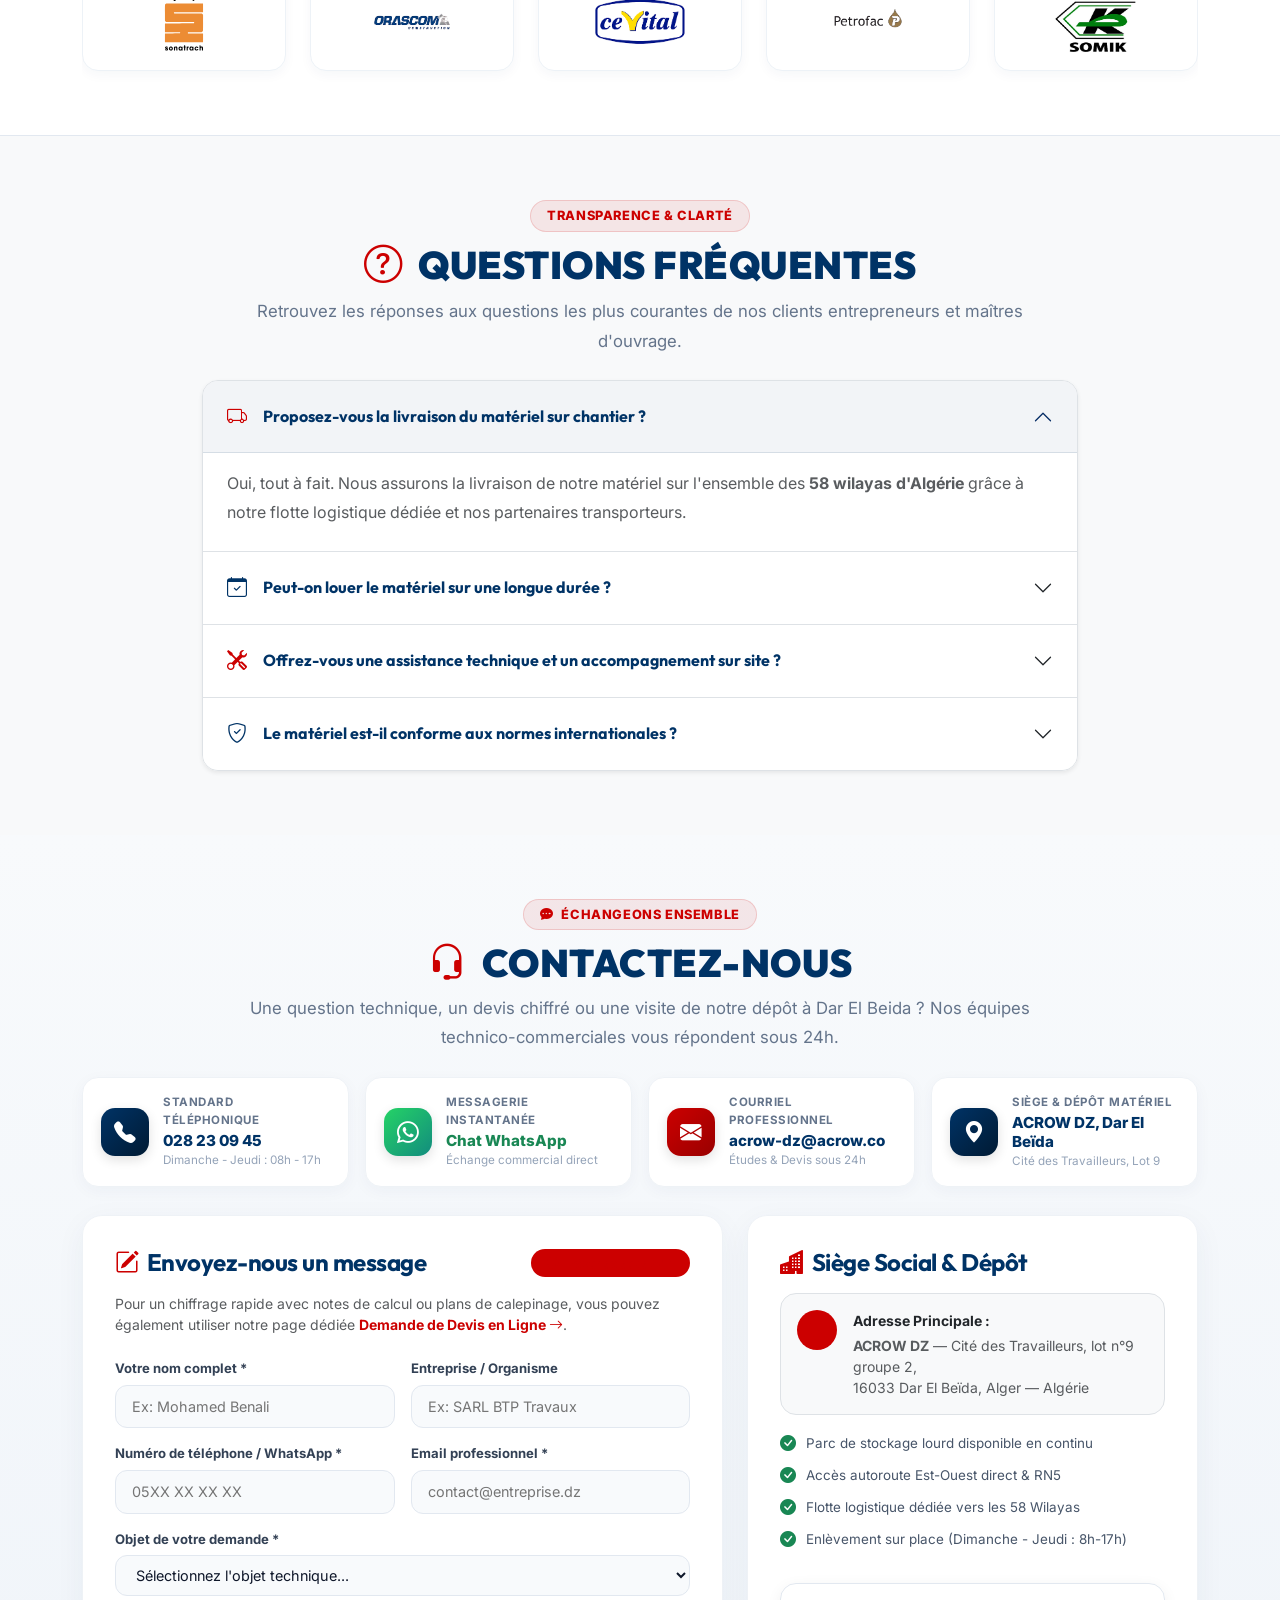
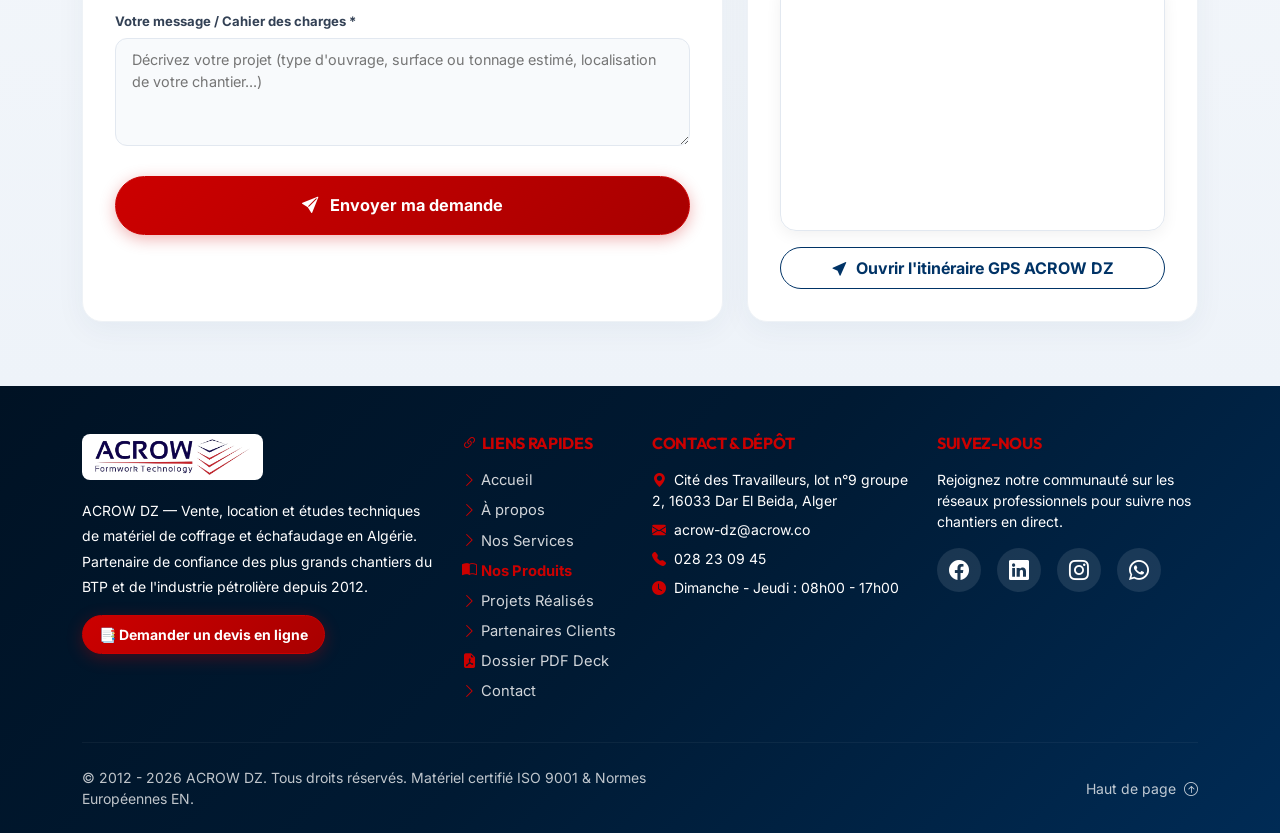
==== commit 3fe4d48b: "Repositionnement immersif du Hero et defilement automatique des photos par projet" ====
--- a/index.html
+++ b/index.html
@@ -375,7 +375,8 @@
        ========================================== */
     .hero {
       position: relative;
-      min-height: calc(88vh - var(--header-height-desktop));
+      min-height: calc(100vh - var(--header-height-desktop));
+      min-height: calc(100dvh - var(--header-height-desktop));
       display: flex;
       flex-direction: column;
       justify-content: center;
@@ -383,19 +384,58 @@
       color: var(--white);
       text-align: center;
       overflow: hidden;
-      padding: 60px 0 50px;
+      padding: 60px 20px 75px;
     }
     @media (max-width: 991.98px) {
       .hero {
-        min-height: calc(82vh - var(--header-height-mobile));
-        padding: 48px 0 38px;
+        min-height: calc(100vh - var(--header-height-mobile));
+        min-height: calc(100dvh - var(--header-height-mobile));
+        padding: 48px 16px 65px;
       }
     }
     @media (max-width: 575.98px) {
       .hero {
-        min-height: auto;
-        padding: 34px 0 28px;
-      }
+        min-height: calc(100vh - var(--header-height-mobile));
+        min-height: calc(100dvh - var(--header-height-mobile));
+        padding: 36px 14px 55px;
+        justify-content: center;
+      }
+    }
+    .hero-scroll-down {
+      position: absolute;
+      bottom: 18px;
+      left: 50%;
+      transform: translateX(-50%);
+      z-index: 3;
+      display: inline-flex;
+      flex-direction: column;
+      align-items: center;
+      gap: 3px;
+      color: rgba(255, 255, 255, 0.88);
+      text-decoration: none;
+      font-size: 0.70rem;
+      font-weight: 700;
+      letter-spacing: 1.4px;
+      text-transform: uppercase;
+      transition: all 0.25s ease;
+      opacity: 0.85;
+    }
+    .hero-scroll-down:hover {
+      color: #ffffff;
+      opacity: 1;
+      transform: translateX(-50%) translateY(3px);
+    }
+    .hero-scroll-icon {
+      font-size: 0.95rem;
+      animation: heroBounce 2s infinite ease-in-out;
+    }
+    @keyframes heroBounce {
+      0%, 20%, 50%, 80%, 100% { transform: translateY(0); }
+      40% { transform: translateY(5px); }
+      60% { transform: translateY(2px); }
+    }
+    @media (max-height: 600px) {
+      .hero-scroll-down { display: none; }
     }
     .hero video.video-bg {
       position: absolute;
@@ -2022,13 +2062,34 @@
       height: 220px;
       background: #0b1528;
       overflow: hidden;
-    }
+      border-radius: 16px 16px 0 0;
+    }
+    .zen-proj-slides-track {
+      position: relative;
+      width: 100%;
+      height: 100%;
+      overflow: hidden;
+    }
+    .zen-proj-slide-img,
     .zen-proj-img {
+      position: absolute;
+      inset: 0;
       width: 100%;
       height: 100%;
       object-fit: cover;
-      transition: transform 0.45s ease;
-    }
+      transition: opacity 0.8s cubic-bezier(0.4, 0, 0.2, 1), transform 0.8s cubic-bezier(0.4, 0, 0.2, 1);
+      z-index: 1;
+      opacity: 0;
+      transform: scale(1.02);
+      will-change: opacity, transform;
+    }
+    .zen-proj-slide-img.active,
+    .zen-proj-img:not(.zen-proj-slide-img) {
+      opacity: 1;
+      transform: scale(1);
+      z-index: 2;
+    }
+    .zen-proj-card:hover .zen-proj-slide-img.active,
     .zen-proj-card:hover .zen-proj-img {
       transform: scale(1.05);
     }
@@ -2060,20 +2121,84 @@
       letter-spacing: 0.5px;
     }
 
+    /* Mini Dots Indicator inside card */
+    .zen-proj-dots-bar {
+      position: absolute;
+      bottom: 10px;
+      left: 12px;
+      display: flex;
+      align-items: center;
+      gap: 5px;
+      z-index: 5;
+      padding: 3px 8px;
+      background: rgba(0, 18, 36, 0.70);
+      backdrop-filter: blur(6px);
+      border-radius: 20px;
+      border: 1px solid rgba(255, 255, 255, 0.22);
+    }
+    .zen-proj-dot {
+      width: 6px;
+      height: 6px;
+      border-radius: 50%;
+      background: rgba(255, 255, 255, 0.45);
+      transition: all 0.3s ease;
+      cursor: pointer;
+    }
+    .zen-proj-dot.active {
+      width: 14px;
+      border-radius: 4px;
+      background: var(--accent-red);
+    }
 
     /* Photo Count */
     .zen-proj-count-badge {
       position: absolute;
       bottom: 10px;
       right: 10px;
-      background: rgba(0, 0, 0, 0.75);
+      background: rgba(0, 18, 36, 0.75);
+      backdrop-filter: blur(6px);
       color: #ffffff;
       font-size: 0.70rem;
-      font-weight: 600;
+      font-weight: 700;
       padding: 3px 9px;
       border-radius: 20px;
+      border: 1px solid rgba(255, 255, 255, 0.2);
       z-index: 5;
-    }
+      transition: all 0.25s ease;
+    }
+
+    /* Mini navigation arrows on card hover */
+    .zen-proj-mini-arrow {
+      position: absolute;
+      top: 50%;
+      transform: translateY(-50%);
+      width: 28px;
+      height: 28px;
+      border-radius: 50%;
+      background: rgba(0, 18, 36, 0.78);
+      backdrop-filter: blur(4px);
+      border: 1px solid rgba(255, 255, 255, 0.3);
+      color: #ffffff;
+      display: flex;
+      align-items: center;
+      justify-content: center;
+      font-size: 0.75rem;
+      cursor: pointer;
+      z-index: 6;
+      opacity: 0;
+      transition: all 0.25s ease;
+      padding: 0;
+    }
+    .zen-proj-card:hover .zen-proj-mini-arrow {
+      opacity: 1;
+    }
+    .zen-proj-mini-arrow:hover {
+      background: var(--accent-red);
+      border-color: var(--accent-red);
+      color: #ffffff;
+    }
+    .zen-proj-mini-prev { left: 8px; }
+    .zen-proj-mini-next { right: 8px; }
 
     /* Info Area */
     .zen-proj-info {
@@ -2712,6 +2837,12 @@
         </a>
       </div>
     </div>
+
+    <!-- Indicateur de défilement immersif -->
+    <a href="#about" class="hero-scroll-down" aria-label="Découvrir la suite">
+      <span class="hero-scroll-text">Découvrir</span>
+      <i class="bi bi-chevron-down hero-scroll-icon"></i>
+    </a>
   </header>
 
   <!-- Pulse Line Accent -->
@@ -4736,9 +4867,9 @@
           return 380;
         }
 
-        // --- SLIDE AUTOMATIQUE (AUTOPLAY) ---
+        // --- SLIDE AUTOMATIQUE DU CARROUSEL GLOBAL (DOUX & CALME) ---
         let autoProjTimer = null;
-        const AUTOPLAY_INTERVAL = 3600; // Défilement automatique toutes les 3.6 secondes
+        const AUTOPLAY_INTERVAL = 6500; // Défilement doux entre cartes toutes les 6.5 secondes
 
         function autoSlideNext() {
           const step = getScrollStep();
@@ -4788,8 +4919,155 @@
         track.addEventListener('touchstart', stopProjAutoSlide, { passive: true });
         track.addEventListener('touchend', startProjAutoSlide, { passive: true });
 
-        // Démarrer l'autoplay initial
+        // Démarrer l'autoplay initial du carrousel global
         startProjAutoSlide();
+
+        // --- SLIDE AUTOMATIQUE DES PHOTOS À L'INTÉRIEUR DE CHAQUE PROJET ---
+        const cardSliders = [];
+
+        cards.forEach((card, cardIndex) => {
+          let photos = [];
+          try {
+            photos = JSON.parse(card.getAttribute('data-photos') || '[]');
+          } catch (e) {
+            photos = [];
+          }
+
+          const media = card.querySelector('.zen-proj-media');
+          if (!media || photos.length === 0) return;
+
+          const existingImg = media.querySelector('.zen-proj-img');
+          const countBadge = media.querySelector('.zen-proj-count-badge');
+          const cardTitle = card.getAttribute('data-title') || 'Projet ACROW DZ';
+
+          let currentSlide = 0;
+          let slideTimer = null;
+          let isCardPaused = false;
+
+          // Si le projet a plusieurs photos, on installe le slider automatique fluide
+          if (photos.length > 1) {
+            // Conteneur de piste pour les photos
+            const trackEl = document.createElement('div');
+            trackEl.className = 'zen-proj-slides-track';
+
+            // Barre de dots / indicateurs discrets
+            const dotsBar = document.createElement('div');
+            dotsBar.className = 'zen-proj-dots-bar';
+
+            const slideImgs = [];
+            const dots = [];
+
+            photos.forEach((src, idx) => {
+              const img = document.createElement('img');
+              img.src = src;
+              img.alt = `${cardTitle} — Photo ${idx + 1}`;
+              img.className = 'zen-proj-slide-img' + (idx === 0 ? ' active' : '');
+              img.loading = idx === 0 ? 'eager' : 'lazy';
+              trackEl.appendChild(img);
+              slideImgs.push(img);
+
+              const dot = document.createElement('span');
+              dot.className = 'zen-proj-dot' + (idx === 0 ? ' active' : '');
+              dot.title = `Photo ${idx + 1} sur ${photos.length}`;
+              dot.addEventListener('click', (e) => {
+                e.stopPropagation();
+                goToSlide(idx);
+              });
+              dotsBar.appendChild(dot);
+              dots.push(dot);
+            });
+
+            // Remplacement de l'image statique par la piste multi-photos
+            if (existingImg) {
+              existingImg.replaceWith(trackEl);
+            } else {
+              media.appendChild(trackEl);
+            }
+            media.appendChild(dotsBar);
+
+            // Mini flèches de navigation sur la carte au survol
+            const prevArrow = document.createElement('button');
+            prevArrow.type = 'button';
+            prevArrow.className = 'zen-proj-mini-arrow zen-proj-mini-prev';
+            prevArrow.innerHTML = '<i class="bi bi-chevron-left"></i>';
+            prevArrow.title = 'Photo précédente';
+            prevArrow.addEventListener('click', (e) => {
+              e.stopPropagation();
+              goToSlide(currentSlide - 1);
+            });
+
+            const nextArrow = document.createElement('button');
+            nextArrow.type = 'button';
+            nextArrow.className = 'zen-proj-mini-arrow zen-proj-mini-next';
+            nextArrow.innerHTML = '<i class="bi bi-chevron-right"></i>';
+            nextArrow.title = 'Photo suivante';
+            nextArrow.addEventListener('click', (e) => {
+              e.stopPropagation();
+              goToSlide(currentSlide + 1);
+            });
+
+            media.appendChild(prevArrow);
+            media.appendChild(nextArrow);
+
+            function updateBadge(idx) {
+              if (countBadge) {
+                countBadge.innerHTML = `<i class="bi bi-images me-1"></i> ${idx + 1} / ${photos.length}`;
+              }
+            }
+            updateBadge(0);
+
+            function goToSlide(newIdx) {
+              if (slideImgs[currentSlide]) slideImgs[currentSlide].classList.remove('active');
+              if (dots[currentSlide]) dots[currentSlide].classList.remove('active');
+
+              currentSlide = (newIdx + photos.length) % photos.length;
+
+              if (slideImgs[currentSlide]) slideImgs[currentSlide].classList.add('active');
+              if (dots[currentSlide]) dots[currentSlide].classList.add('active');
+              updateBadge(currentSlide);
+            }
+
+            function startCardAutoSlide() {
+              stopCardAutoSlide();
+              // Intervalle échelonné par carte (3.4s à 4.4s) pour un mouvement organique et vivant
+              const interval = 3400 + (cardIndex % 3) * 500;
+              slideTimer = setInterval(() => {
+                if (!isCardPaused) {
+                  goToSlide(currentSlide + 1);
+                }
+              }, interval);
+            }
+
+            function stopCardAutoSlide() {
+              if (slideTimer) {
+                clearInterval(slideTimer);
+                slideTimer = null;
+              }
+            }
+
+            card.addEventListener('mouseenter', () => { isCardPaused = true; });
+            card.addEventListener('mouseleave', () => { isCardPaused = false; });
+            card.addEventListener('touchstart', () => { isCardPaused = true; }, { passive: true });
+            card.addEventListener('touchend', () => {
+              setTimeout(() => { isCardPaused = false; }, 2000);
+            }, { passive: true });
+
+            // Démarrage différé par carte pour éviter que toutes basculent à la même milliseconde
+            setTimeout(startCardAutoSlide, 600 + (cardIndex % 4) * 400);
+
+            cardSliders.push({
+              card: card,
+              stop: stopCardAutoSlide,
+              start: startCardAutoSlide,
+              getCurrentIndex: () => currentSlide
+            });
+          }
+
+          // Clic sur une carte -> ouvre la lightbox en HD sur la photo active
+          card.addEventListener('click', () => {
+            openLightbox(photos, cardTitle, currentSlide);
+          });
+        });
 
         // Gestion des Filtres de Catégories
         filterChips.forEach(chip => {
@@ -4827,6 +5105,7 @@
 
         function openLightbox(photos, title, startIdx = 0) {
           stopProjAutoSlide();
+          cardSliders.forEach(s => s.stop());
           currentPhotos = photos;
           currentPhotoIdx = startIdx;
           currentTitle = title;
@@ -4839,6 +5118,7 @@
           lightbox.classList.remove('active');
           document.body.style.overflow = '';
           startProjAutoSlide();
+          cardSliders.forEach(s => s.start());
         }
 
         function updateLightboxImage() {
@@ -4846,22 +5126,6 @@
           lightboxImg.src = currentPhotos[currentPhotoIdx];
           lightboxCaption.innerHTML = `<strong>${currentTitle}</strong> — Photo ${currentPhotoIdx + 1} / ${currentPhotos.length}`;
         }
-
-        // Clic sur une carte -> ouvre la galerie du projet
-        cards.forEach(card => {
-          card.addEventListener('click', () => {
-            const photosJson = card.getAttribute('data-photos');
-            const title = card.getAttribute('data-title') || 'Projet ACROW DZ';
-            if (photosJson) {
-              try {
-                const photos = JSON.parse(photosJson);
-                openLightbox(photos, title, 0);
-              } catch (err) {
-                console.error('Error parsing photos json:', err);
-              }
-            }
-          });
-        });
 
         if (closeBtn) closeBtn.addEventListener('click', closeLightbox);
         if (lbPrev) {
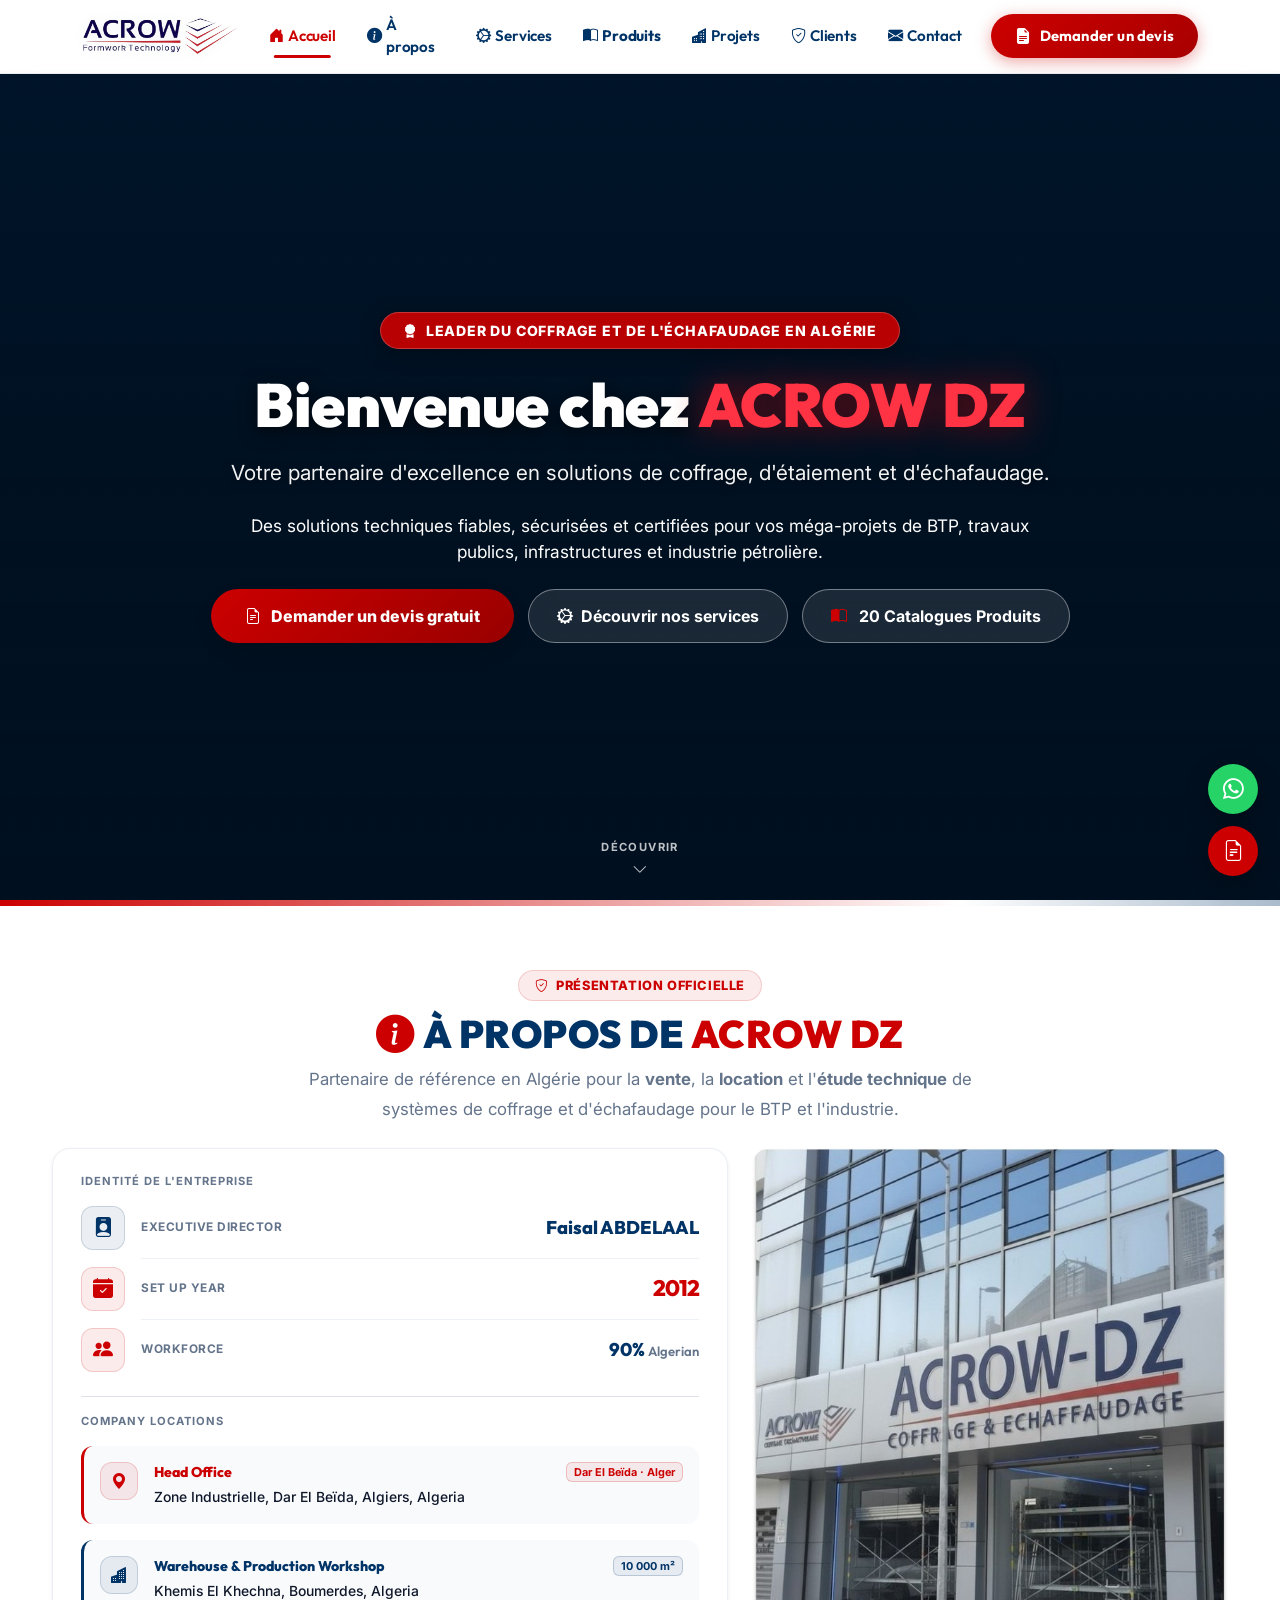
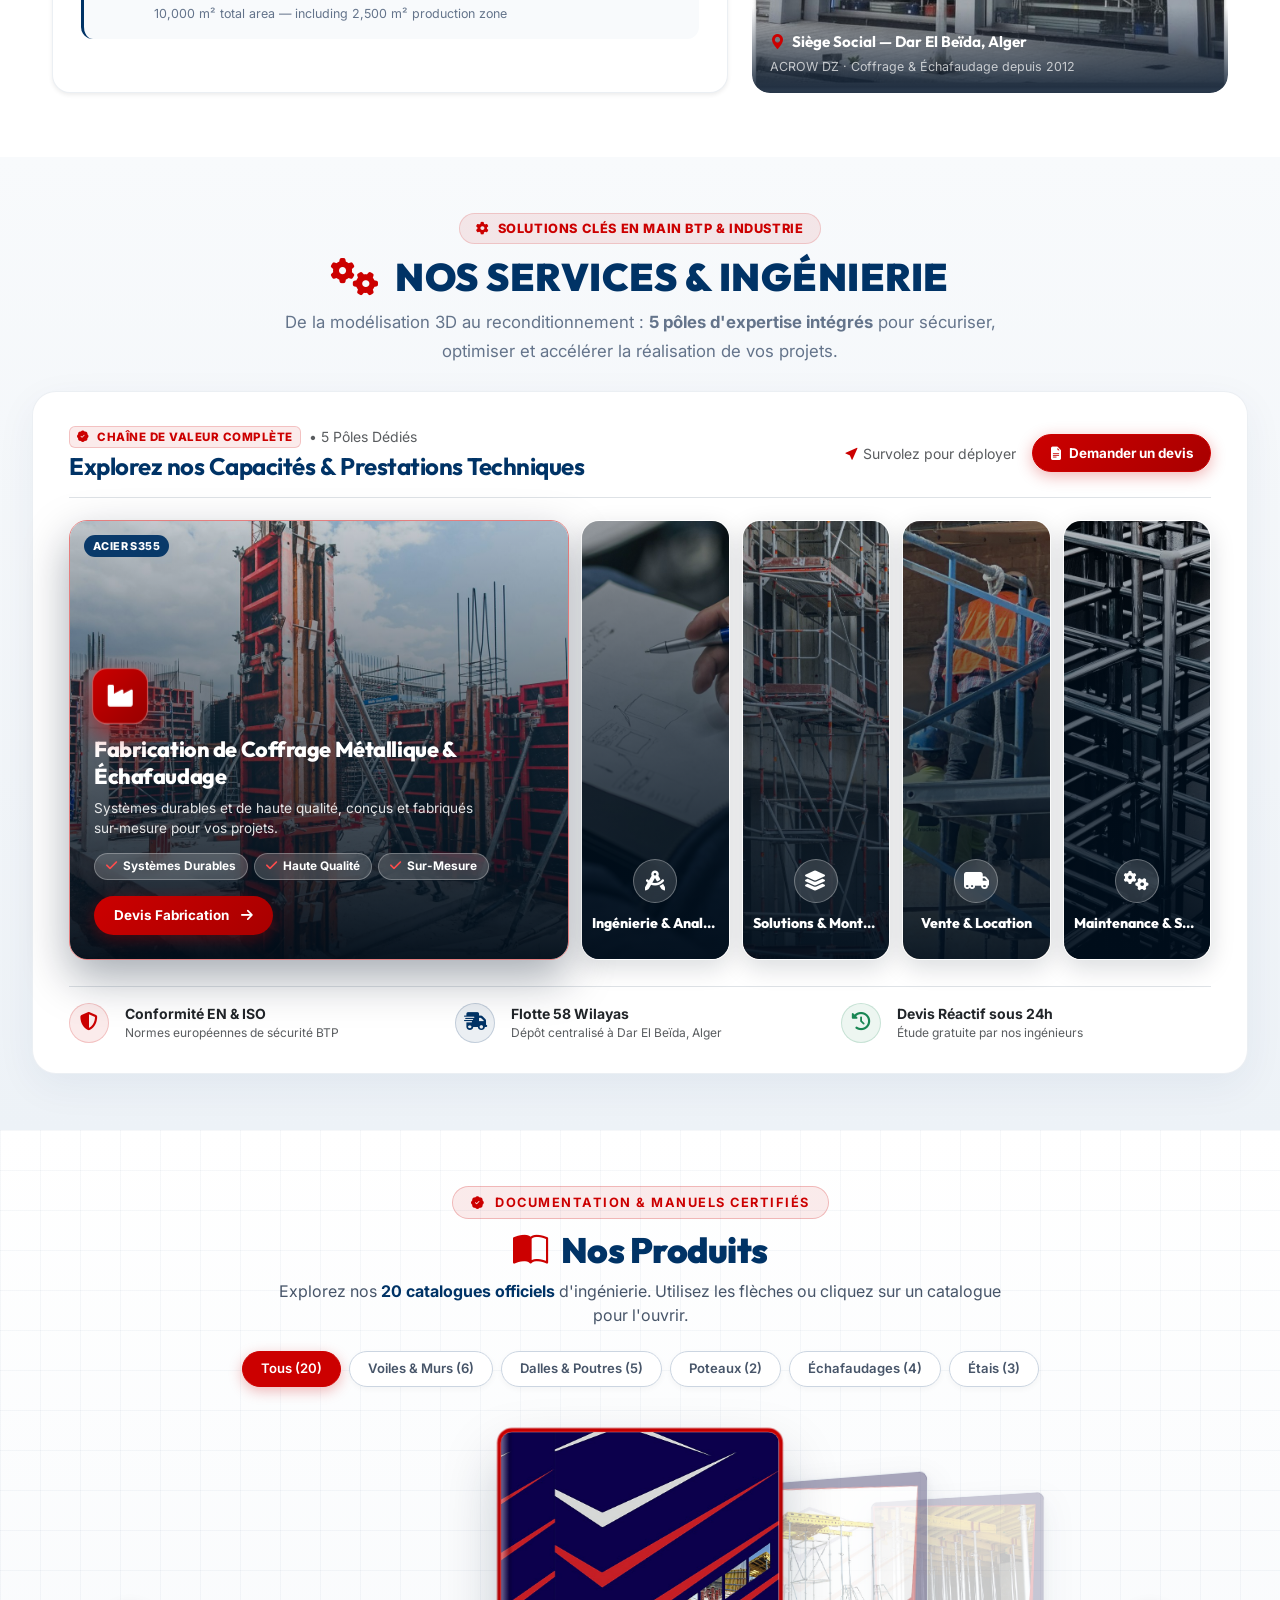
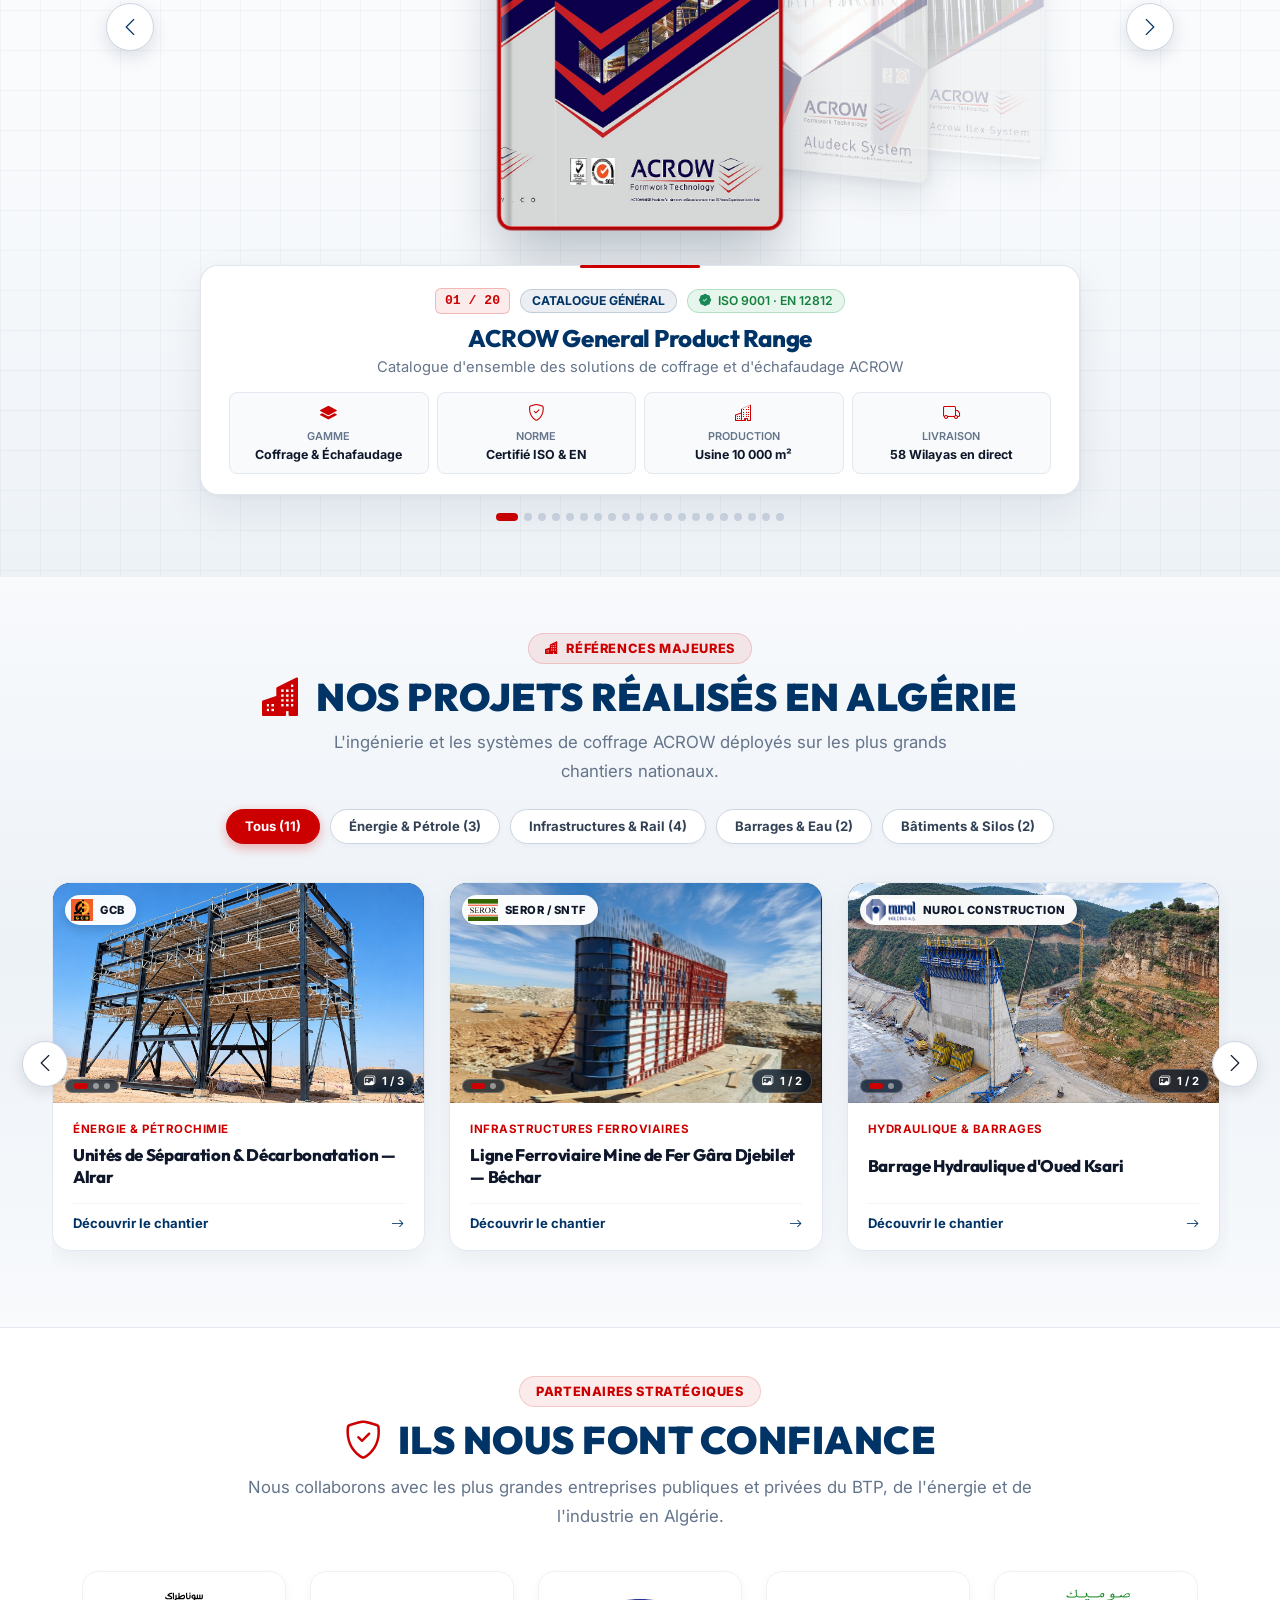
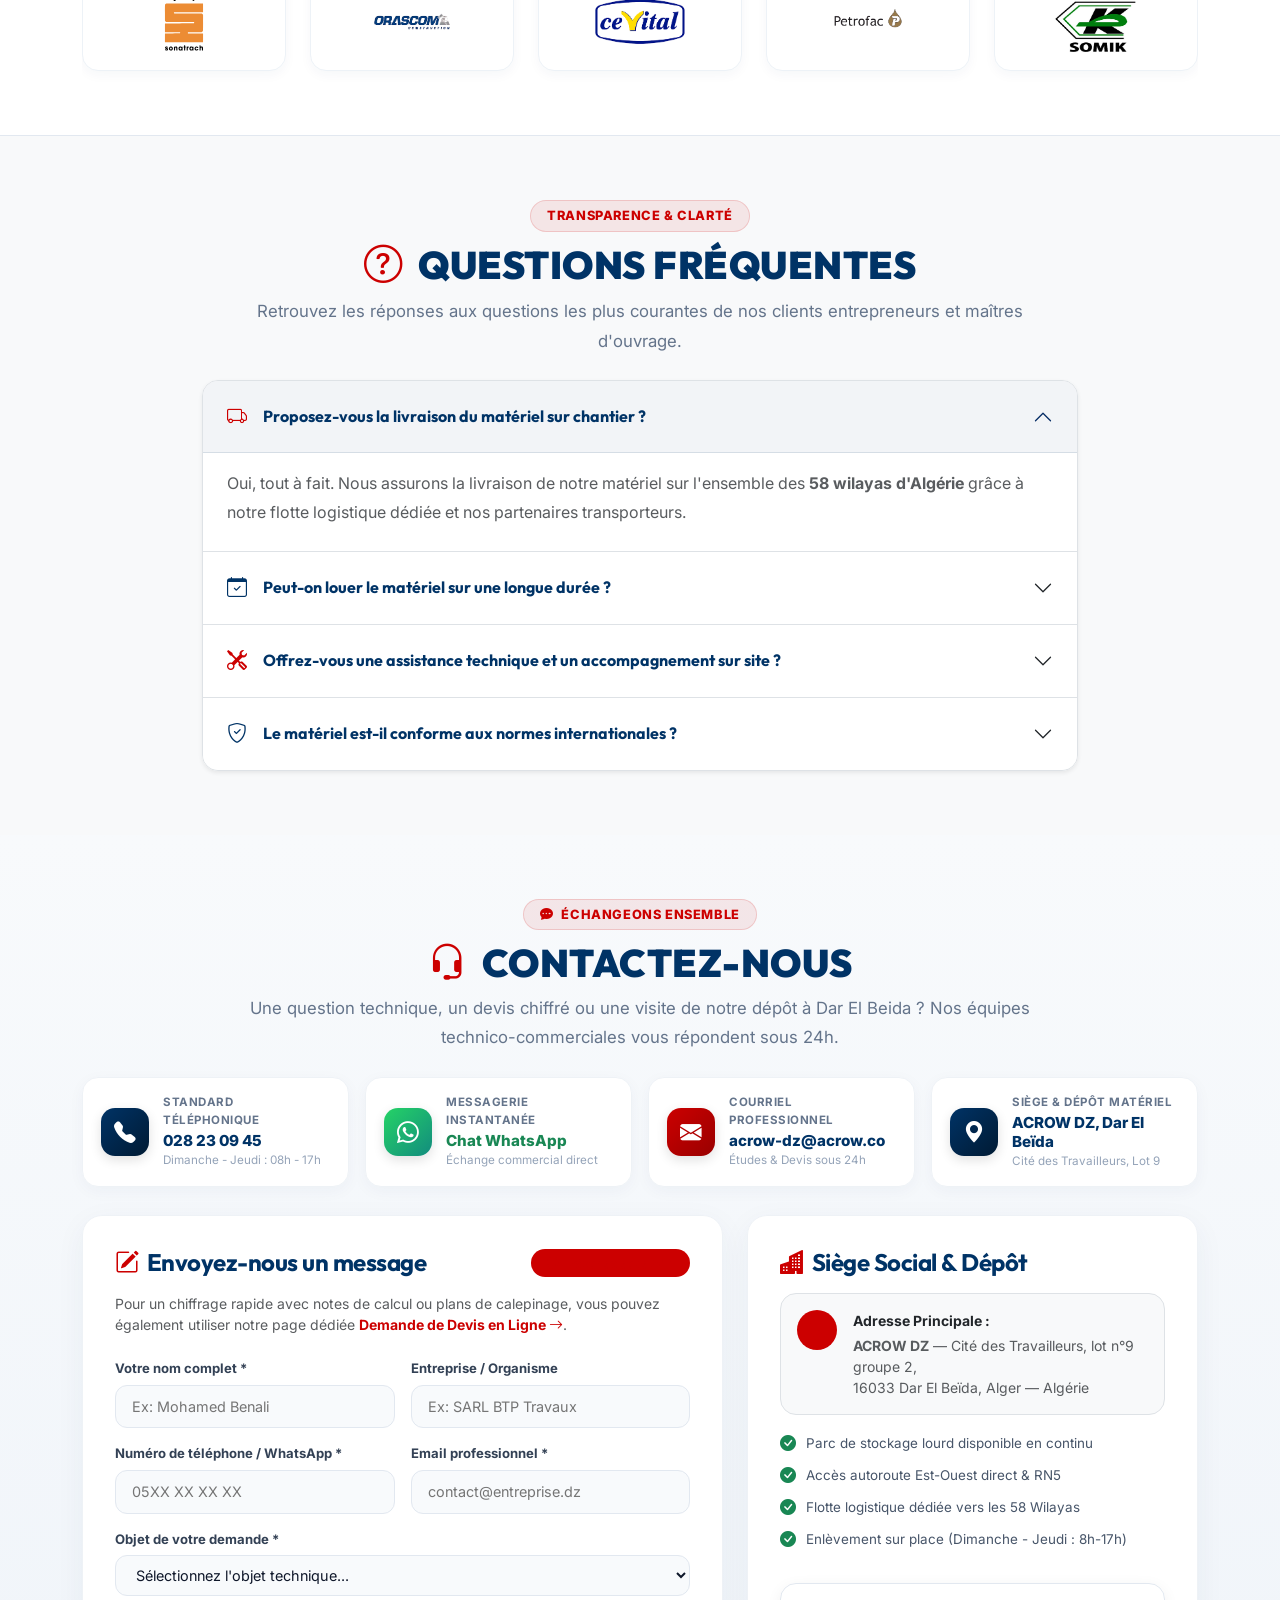
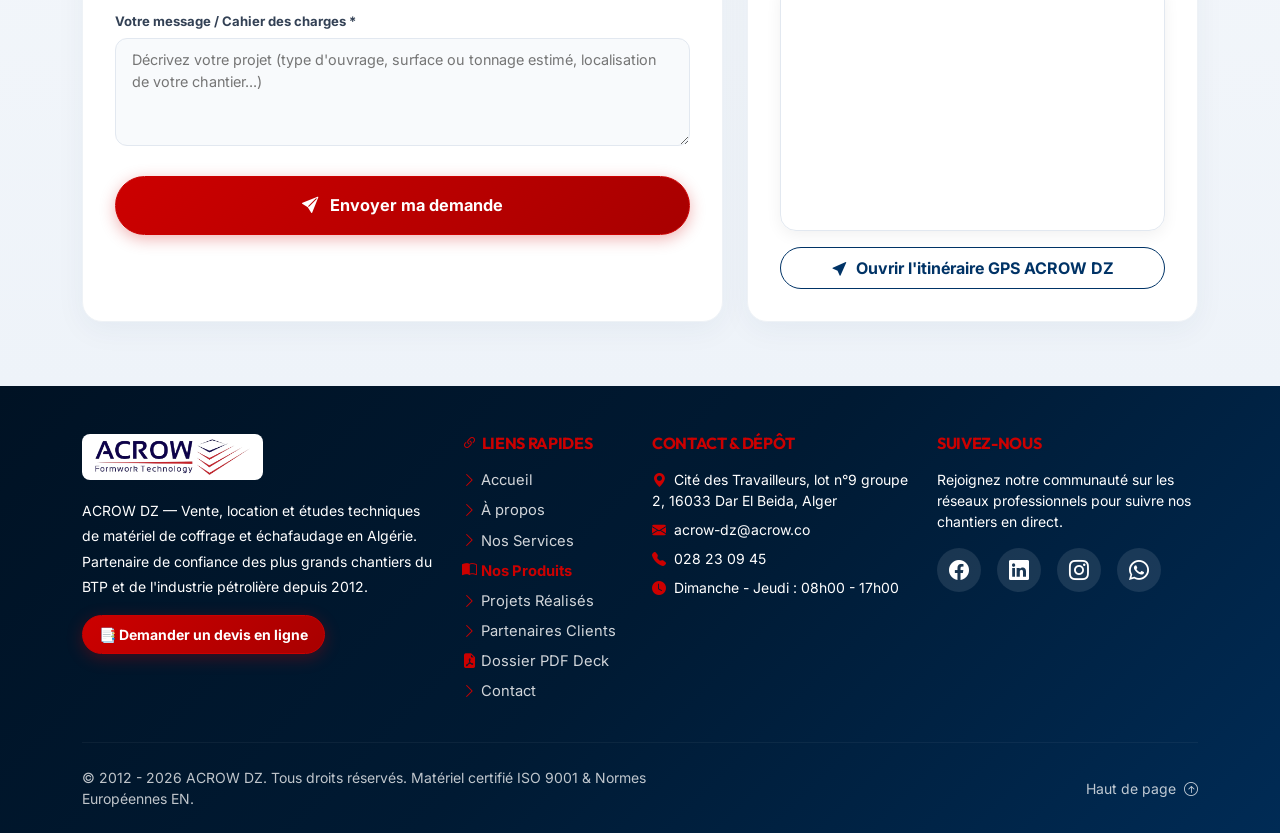
==== commit 3778ea61: "Suppression de l'image poster dans le Hero : affichage 100% video uniquement" ====
--- a/index.html
+++ b/index.html
@@ -375,6 +375,7 @@
        ========================================== */
     .hero {
       position: relative;
+      background-color: #001224;
       min-height: calc(100vh - var(--header-height-desktop));
       min-height: calc(100dvh - var(--header-height-desktop));
       display: flex;
@@ -2811,7 +2812,7 @@
        HERO SECTION WITH VIDEO BACKGROUND
        ========================================== -->
   <header class="hero" id="hero">
-    <video autoplay muted loop playsinline class="video-bg" poster="assets/images/cofrage.jpg">
+    <video autoplay muted loop playsinline preload="auto" class="video-bg">
       <source src="assets/images/cosider.mp4" type="video/mp4">
       <source src="assets/images/hero.mp4" type="video/mp4">
       Votre navigateur ne supporte pas la lecture vidéo.
@@ -4136,6 +4137,19 @@
 
   <script>
     document.addEventListener("DOMContentLoaded", () => {
+      // Ensure hero video plays immediately without showing any photo
+      const heroVideo = document.querySelector('.hero video.video-bg');
+      if (heroVideo) {
+        heroVideo.muted = true;
+        const playPromise = heroVideo.play();
+        if (playPromise !== undefined) {
+          playPromise.catch(() => {
+            document.addEventListener('touchstart', () => { heroVideo.play(); }, { once: true });
+            document.addEventListener('click', () => { heroVideo.play(); }, { once: true });
+          });
+        }
+      }
+
       // 0. Site Header scroll shrink & active nav tracking
       const siteHeader = document.getElementById("siteHeader");
       const navLinks = document.querySelectorAll(".modern-navbar .nav-link");
@@ -4867,60 +4881,18 @@
           return 380;
         }
 
-        // --- SLIDE AUTOMATIQUE DU CARROUSEL GLOBAL (DOUX & CALME) ---
-        let autoProjTimer = null;
-        const AUTOPLAY_INTERVAL = 6500; // Défilement doux entre cartes toutes les 6.5 secondes
-
-        function autoSlideNext() {
-          const step = getScrollStep();
-          const maxScroll = track.scrollWidth - track.clientWidth;
-
-          // Si on arrive vers la fin du slider, on revient doucement au début
-          if (track.scrollLeft >= maxScroll - 30) {
-            track.scrollTo({ left: 0, behavior: 'smooth' });
-          } else {
-            track.scrollBy({ left: step, behavior: 'smooth' });
-          }
-        }
-
-        function startProjAutoSlide() {
-          stopProjAutoSlide();
-          autoProjTimer = setInterval(autoSlideNext, AUTOPLAY_INTERVAL);
-        }
-
-        function stopProjAutoSlide() {
-          if (autoProjTimer) {
-            clearInterval(autoProjTimer);
-            autoProjTimer = null;
-          }
-        }
-
+        // --- NAVIGATION MANUELLE DU TRACK DE CARTES (AUCUN DÉFILEMENT AUTOMATIQUE DES CARTES) ---
         if (prevBtn) {
           prevBtn.addEventListener('click', () => {
             track.scrollBy({ left: -getScrollStep(), behavior: 'smooth' });
-            startProjAutoSlide();
           });
         }
 
         if (nextBtn) {
           nextBtn.addEventListener('click', () => {
             track.scrollBy({ left: getScrollStep(), behavior: 'smooth' });
-            startProjAutoSlide();
           });
         }
-
-        // Pause quand la souris survole le carrousel pour laisser l'utilisateur explorer
-        if (sliderContainer) {
-          sliderContainer.addEventListener('mouseenter', stopProjAutoSlide);
-          sliderContainer.addEventListener('mouseleave', startProjAutoSlide);
-        }
-
-        // Gestion du tactile (mobile/tablette)
-        track.addEventListener('touchstart', stopProjAutoSlide, { passive: true });
-        track.addEventListener('touchend', startProjAutoSlide, { passive: true });
-
-        // Démarrer l'autoplay initial du carrousel global
-        startProjAutoSlide();
 
         // --- SLIDE AUTOMATIQUE DES PHOTOS À L'INTÉRIEUR DE CHAQUE PROJET ---
         const cardSliders = [];
@@ -5087,7 +5059,6 @@
 
             // Revenir au début du slider avec animation fluide
             track.scrollTo({ left: 0, behavior: 'smooth' });
-            startProjAutoSlide();
           });
         });
 
@@ -5104,7 +5075,6 @@
         let currentTitle = '';
 
         function openLightbox(photos, title, startIdx = 0) {
-          stopProjAutoSlide();
           cardSliders.forEach(s => s.stop());
           currentPhotos = photos;
           currentPhotoIdx = startIdx;
@@ -5117,7 +5087,6 @@
         function closeLightbox() {
           lightbox.classList.remove('active');
           document.body.style.overflow = '';
-          startProjAutoSlide();
           cardSliders.forEach(s => s.start());
         }
 
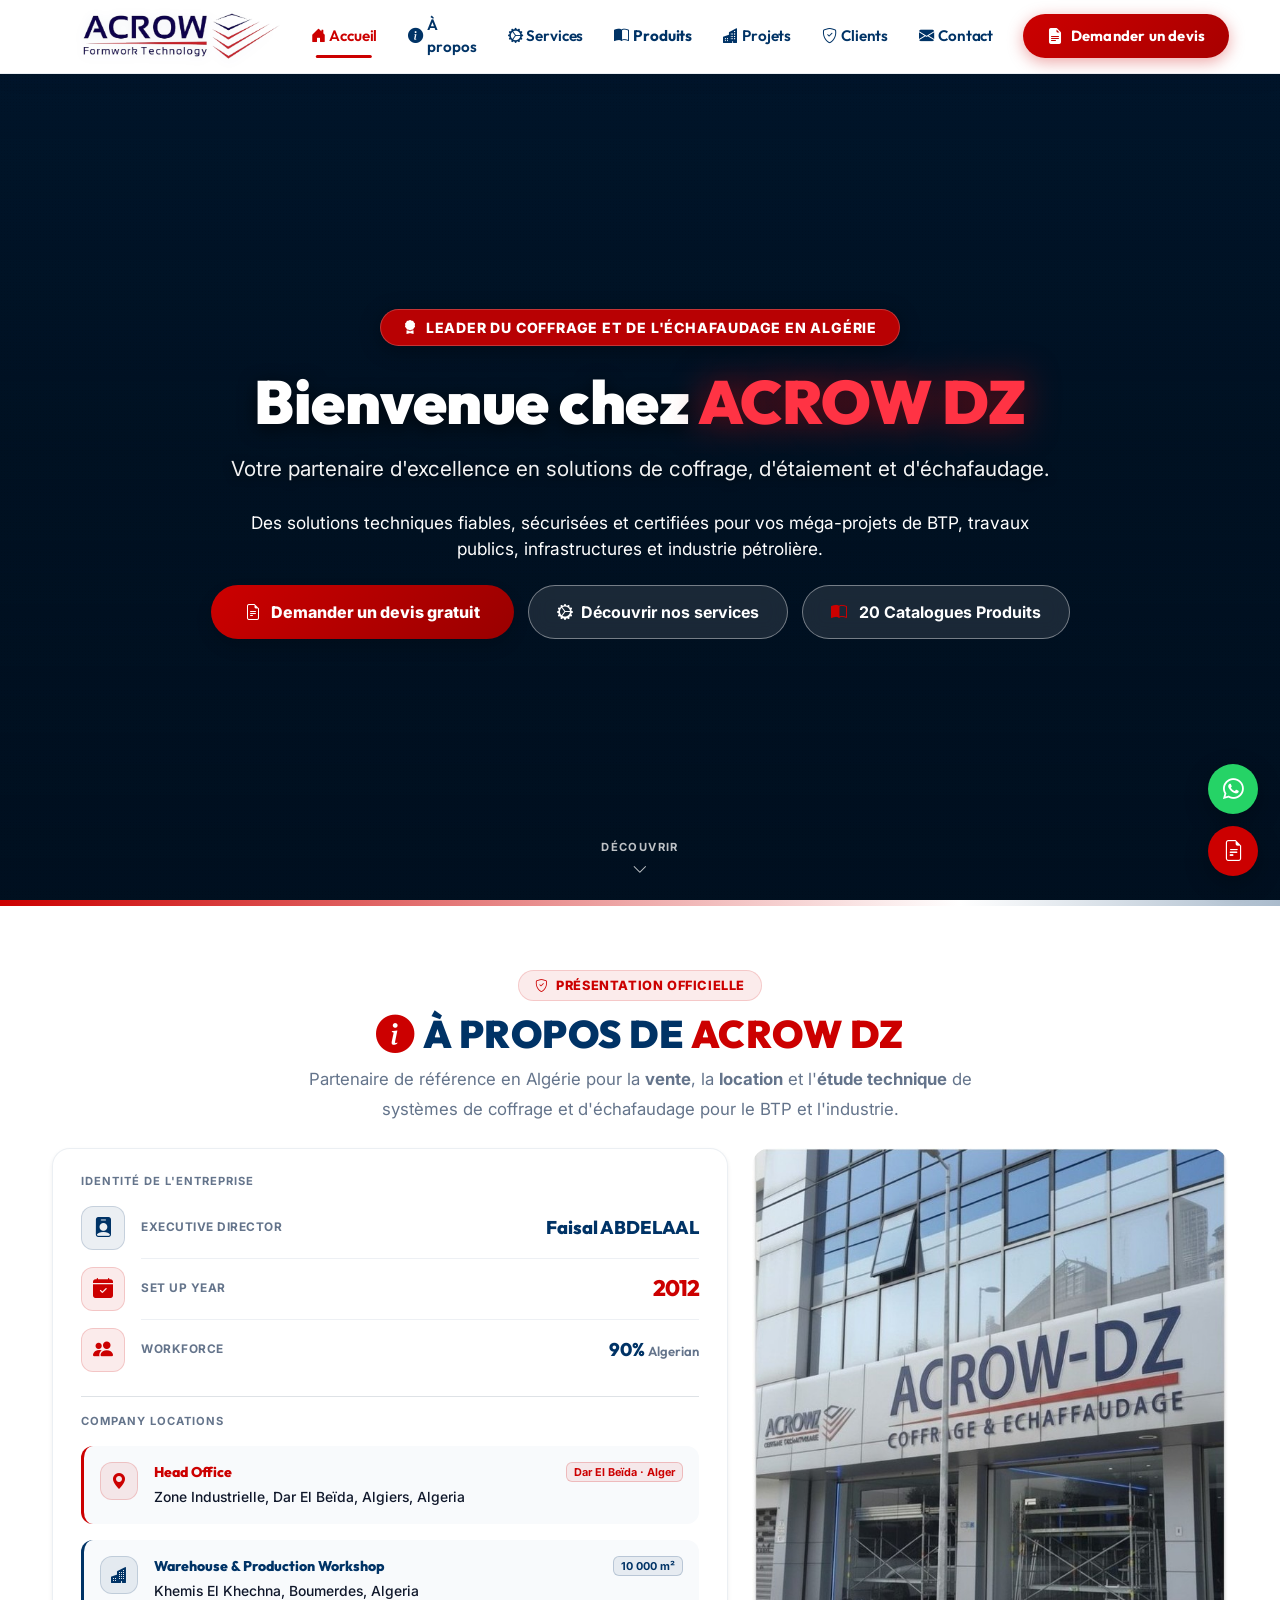
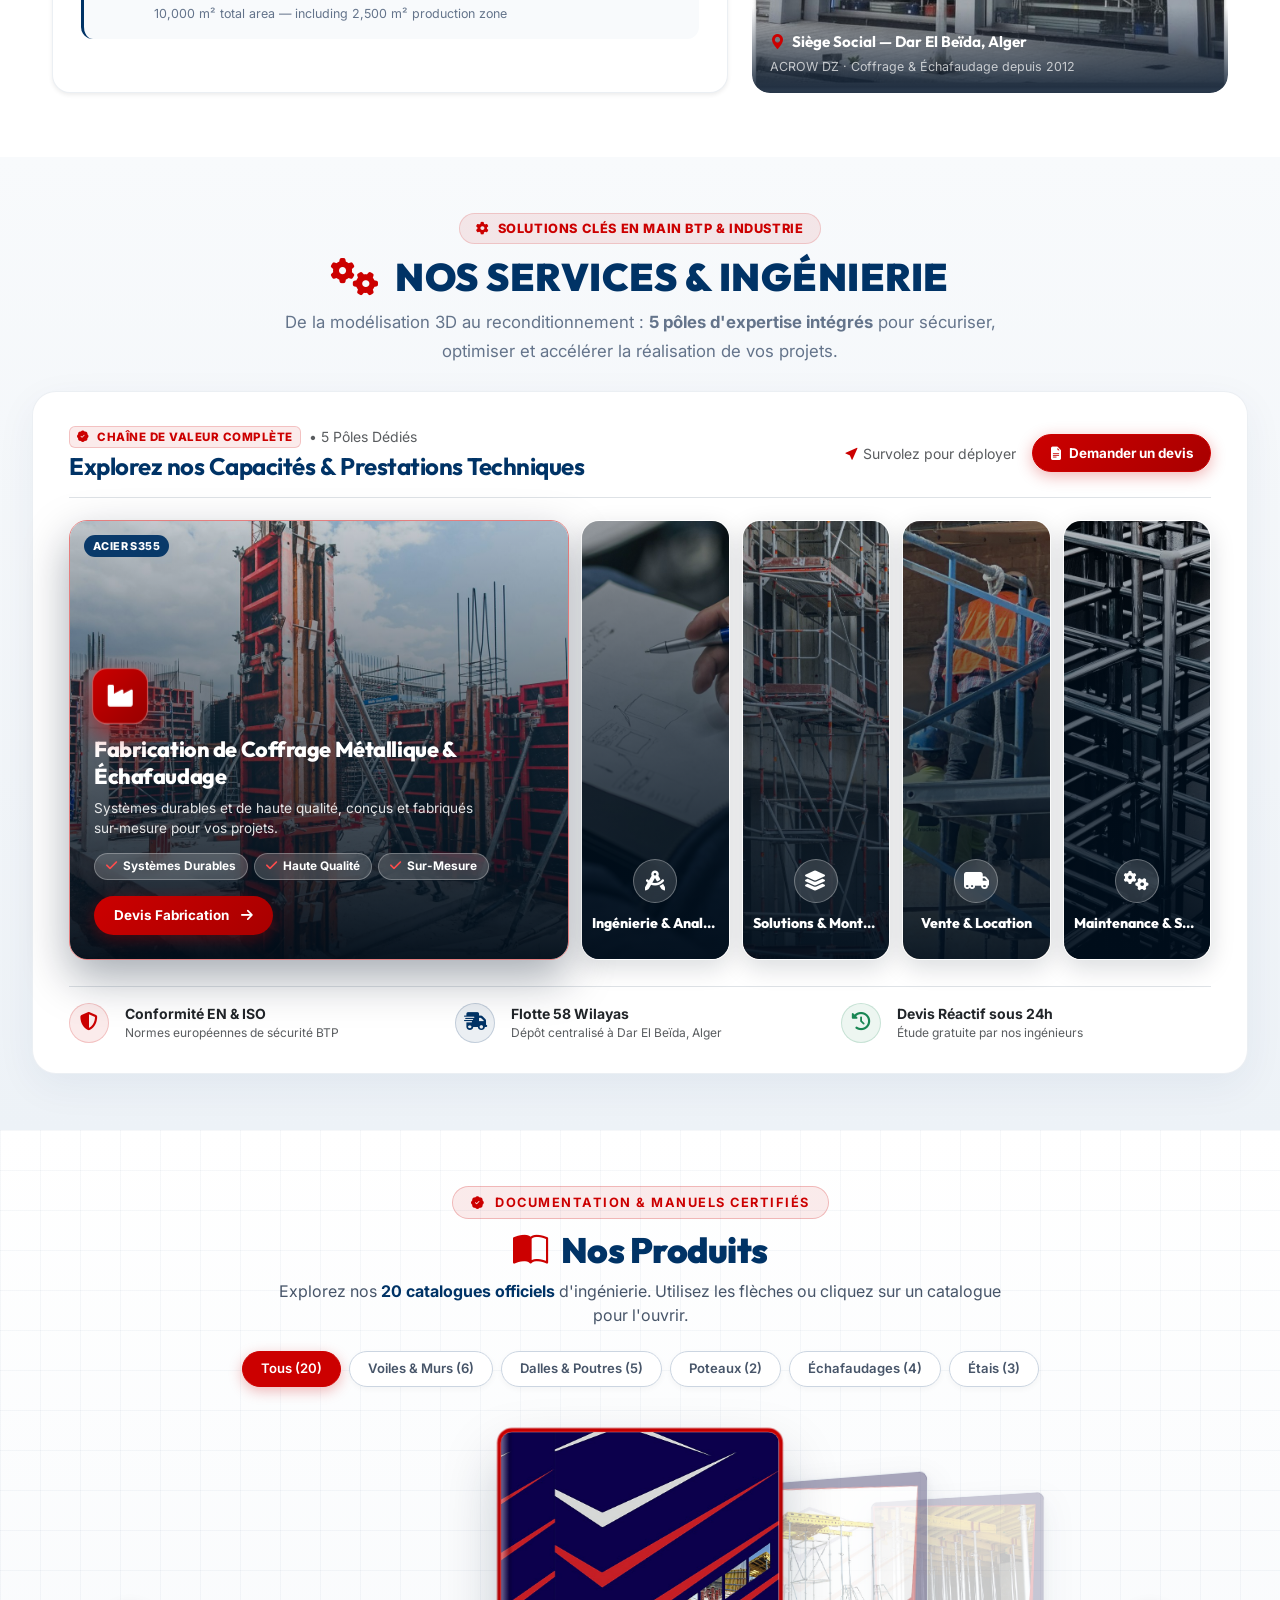
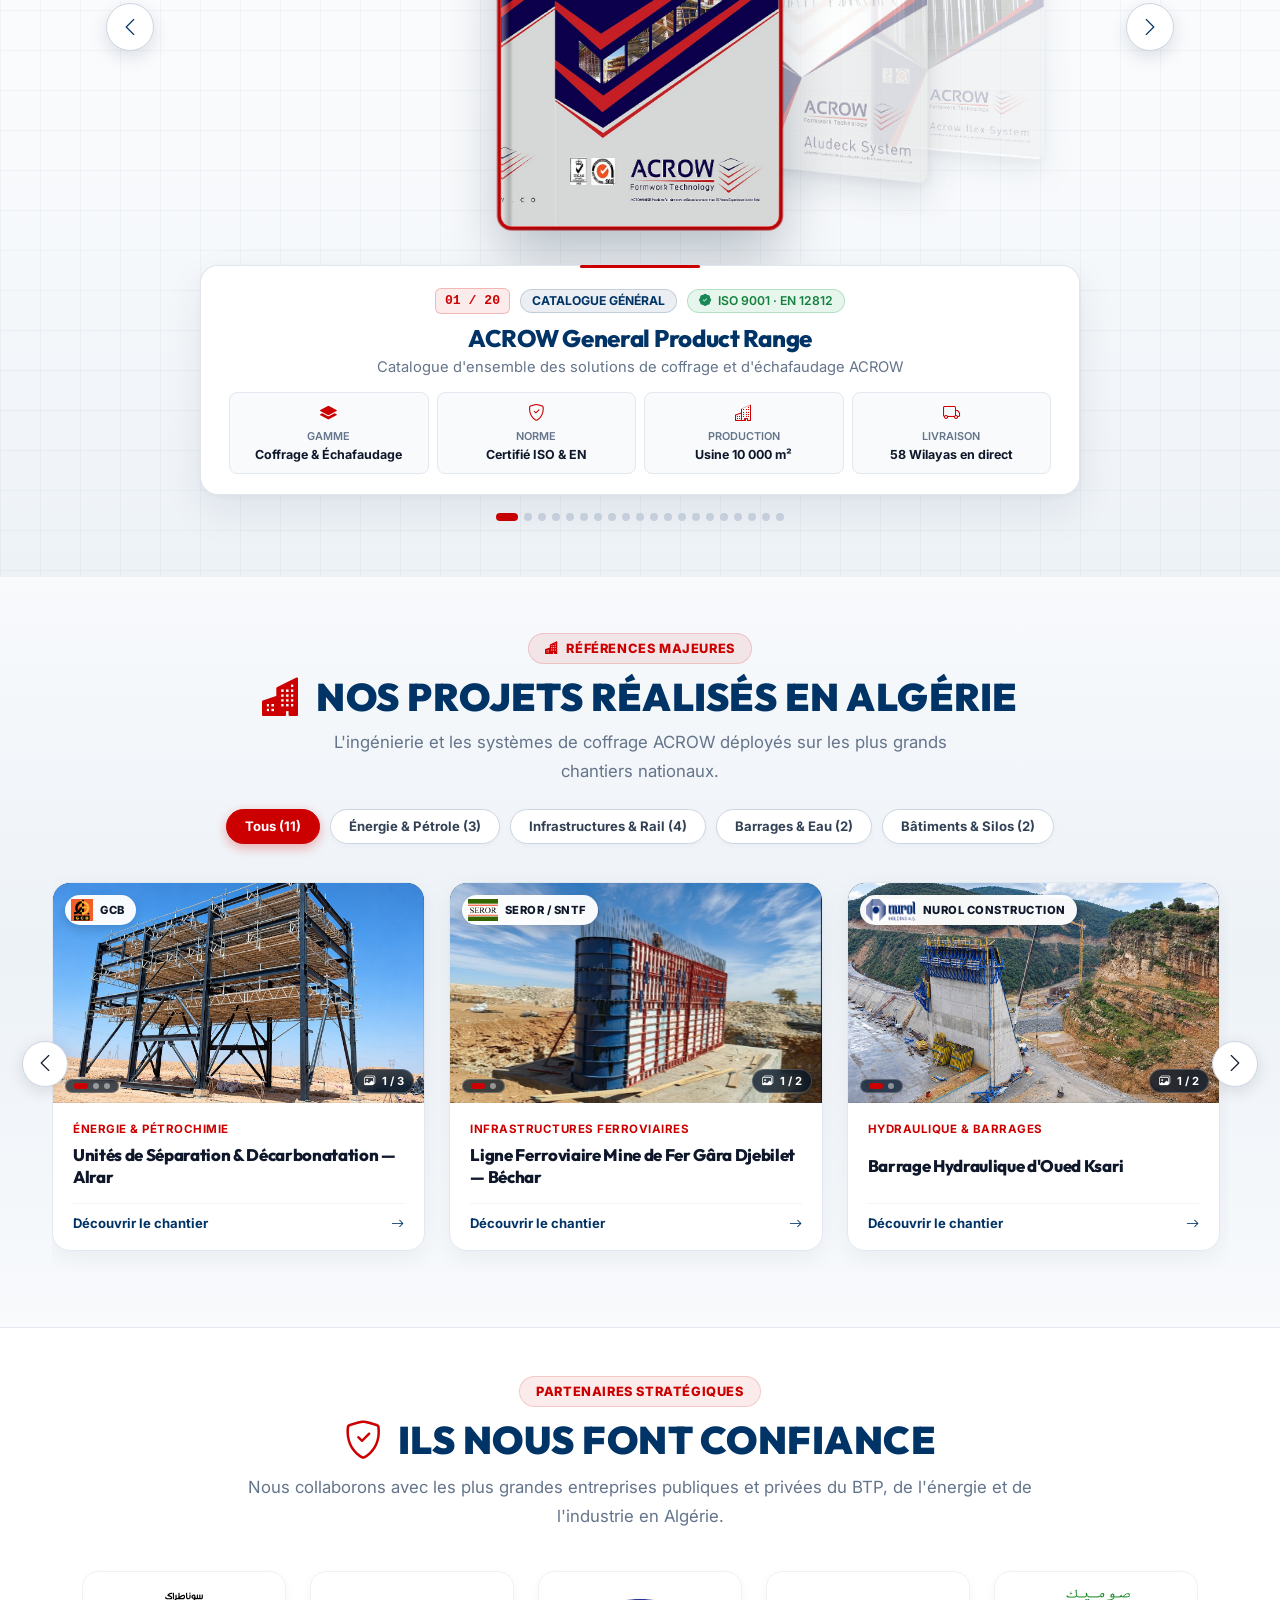
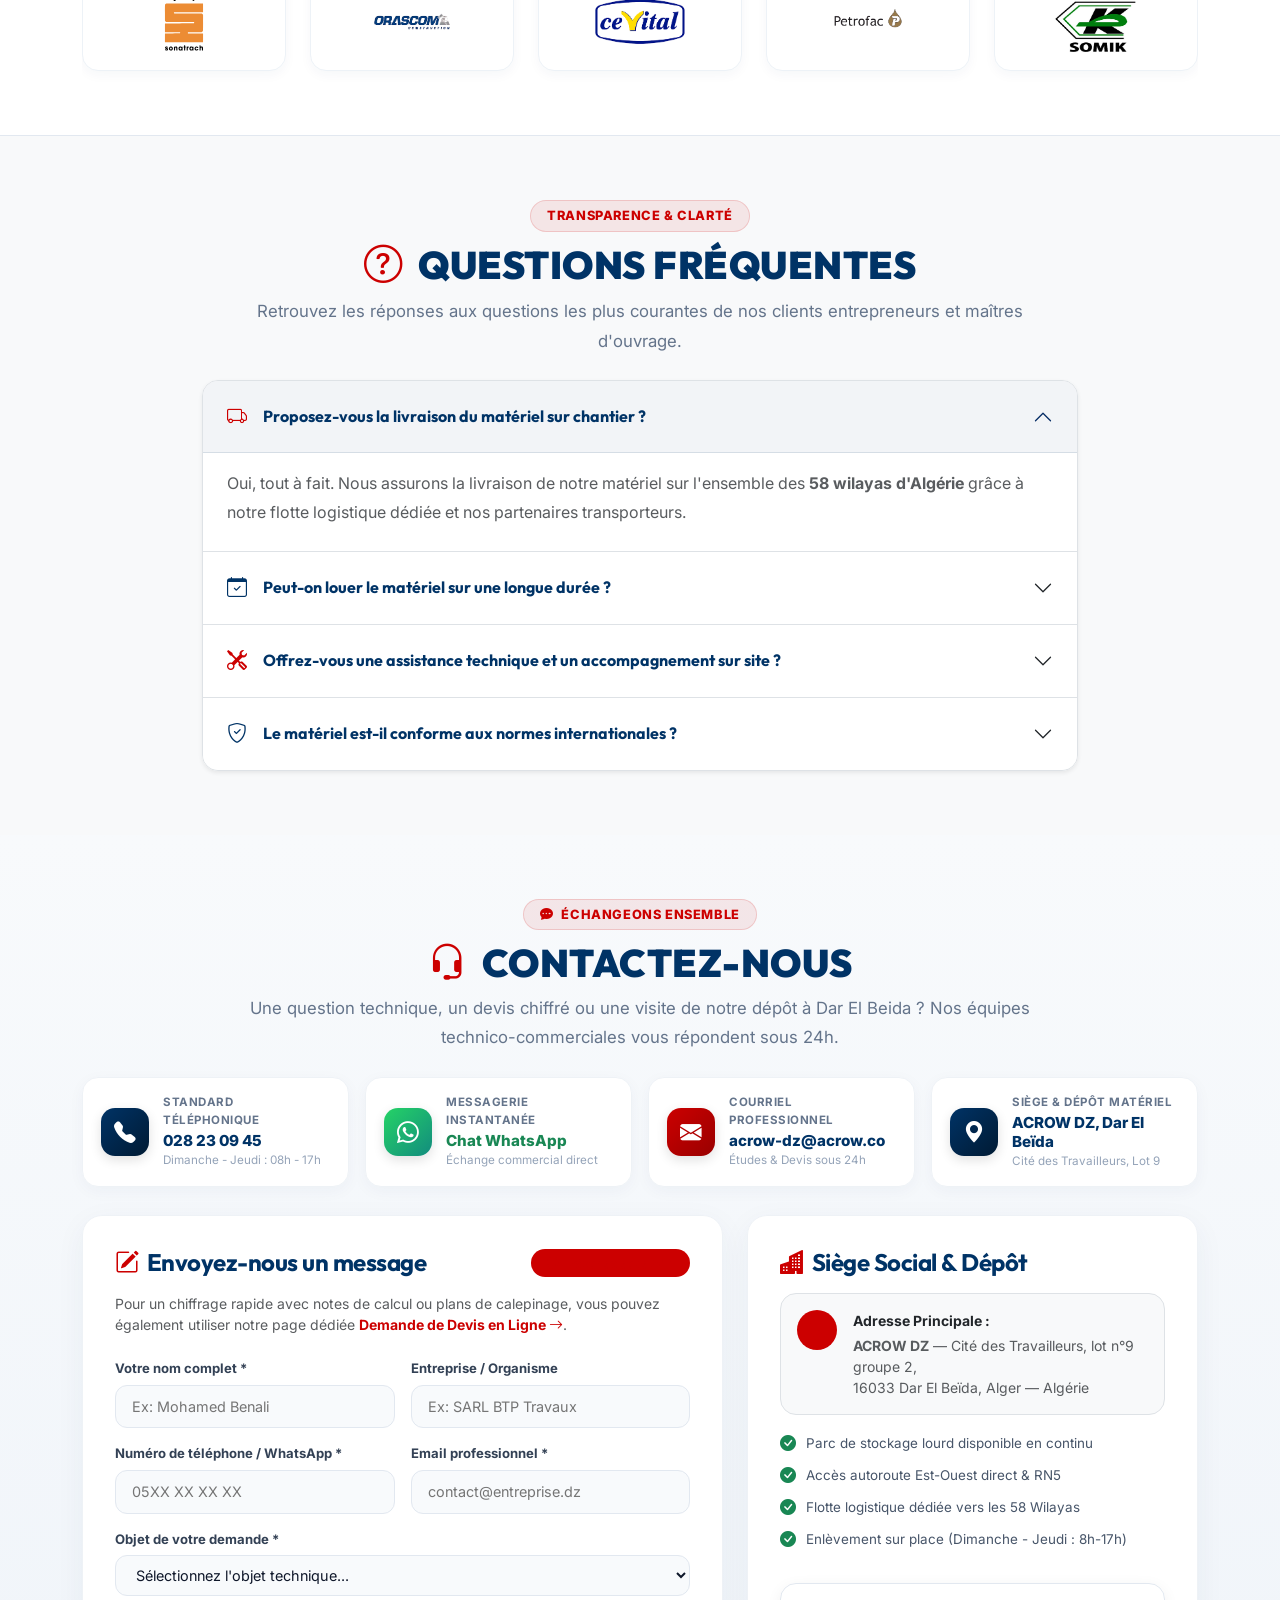
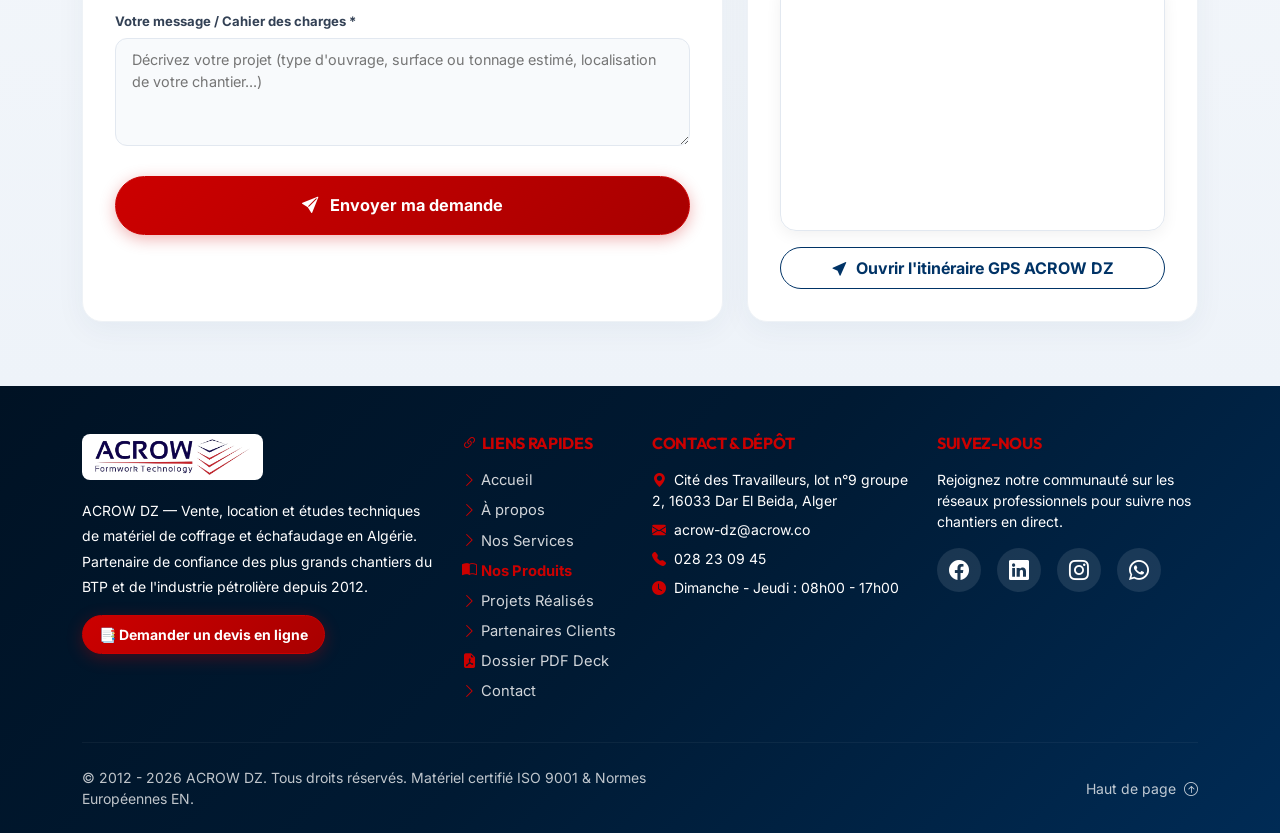
==== commit f46578c1: "Agrandissement equilibre du logo et ajustement precis de l'espace entre le Hero et la navbar" ====
--- a/index.html
+++ b/index.html
@@ -64,8 +64,8 @@
       --shadow-card: 0 10px 30px rgba(0, 51, 102, 0.08);
       --shadow-card-hover: 0 20px 45px rgba(0, 51, 102, 0.16);
       --border-radius: 20px;
-      --header-height-desktop: 70px;
-      --header-height-mobile: 64px;
+      --header-height-desktop: 68px;
+      --header-height-mobile: 58px;
     }
 
     /* Utilitaires de Couleurs Harmonisées ACROW DZ */
@@ -208,35 +208,35 @@
       transform: scale(1.02);
     }
     .logo-navbar {
-      height: 38px;
-      max-height: 40px;
+      height: 48px;
+      max-height: 52px;
       width: auto;
       object-fit: contain;
       filter: drop-shadow(0 2px 6px rgba(0, 51, 102, 0.08));
       transition: height 0.25s ease, max-height 0.25s ease;
     }
     .site-header-wrapper.scrolled .logo-navbar {
-      height: 32px;
-      max-height: 34px;
+      height: 40px;
+      max-height: 42px;
     }
     @media (max-width: 991.98px) {
       .logo-navbar {
+        height: 42px;
+        max-height: 45px;
+      }
+      .site-header-wrapper.scrolled .logo-navbar {
+        height: 35px;
+        max-height: 38px;
+      }
+    }
+    @media (max-width: 575.98px) {
+      .logo-navbar {
+        height: 38px;
+        max-height: 40px;
+      }
+      .site-header-wrapper.scrolled .logo-navbar {
         height: 32px;
         max-height: 34px;
-      }
-      .site-header-wrapper.scrolled .logo-navbar {
-        height: 28px;
-        max-height: 30px;
-      }
-    }
-    @media (max-width: 575.98px) {
-      .logo-navbar {
-        height: 27px;
-        max-height: 28px;
-      }
-      .site-header-wrapper.scrolled .logo-navbar {
-        height: 24px;
-        max-height: 25px;
       }
     }
 
@@ -385,20 +385,20 @@
       color: var(--white);
       text-align: center;
       overflow: hidden;
-      padding: 60px 20px 75px;
+      padding: 24px 20px 50px;
     }
     @media (max-width: 991.98px) {
       .hero {
         min-height: calc(100vh - var(--header-height-mobile));
         min-height: calc(100dvh - var(--header-height-mobile));
-        padding: 48px 16px 65px;
+        padding: 20px 16px 45px;
       }
     }
     @media (max-width: 575.98px) {
       .hero {
         min-height: calc(100vh - var(--header-height-mobile));
         min-height: calc(100dvh - var(--header-height-mobile));
-        padding: 36px 14px 55px;
+        padding: 16px 14px 40px;
         justify-content: center;
       }
     }
@@ -4150,7 +4150,19 @@
         }
       }
 
-      // 0. Site Header scroll shrink & active nav tracking
+      // 0. Dynamic Navbar Height Sync (eliminates any gap between navbar and hero)
+      function syncHeaderHeight() {
+        const header = document.getElementById("siteHeader");
+        if (header) {
+          const actualHeight = header.offsetHeight;
+          document.documentElement.style.setProperty('--header-height-desktop', actualHeight + 'px');
+          document.documentElement.style.setProperty('--header-height-mobile', actualHeight + 'px');
+        }
+      }
+      syncHeaderHeight();
+      window.addEventListener("resize", syncHeaderHeight, { passive: true });
+
+      // Site Header scroll shrink & active nav tracking
       const siteHeader = document.getElementById("siteHeader");
       const navLinks = document.querySelectorAll(".modern-navbar .nav-link");
       const trackedSections = document.querySelectorAll("header.hero, section[id]");
